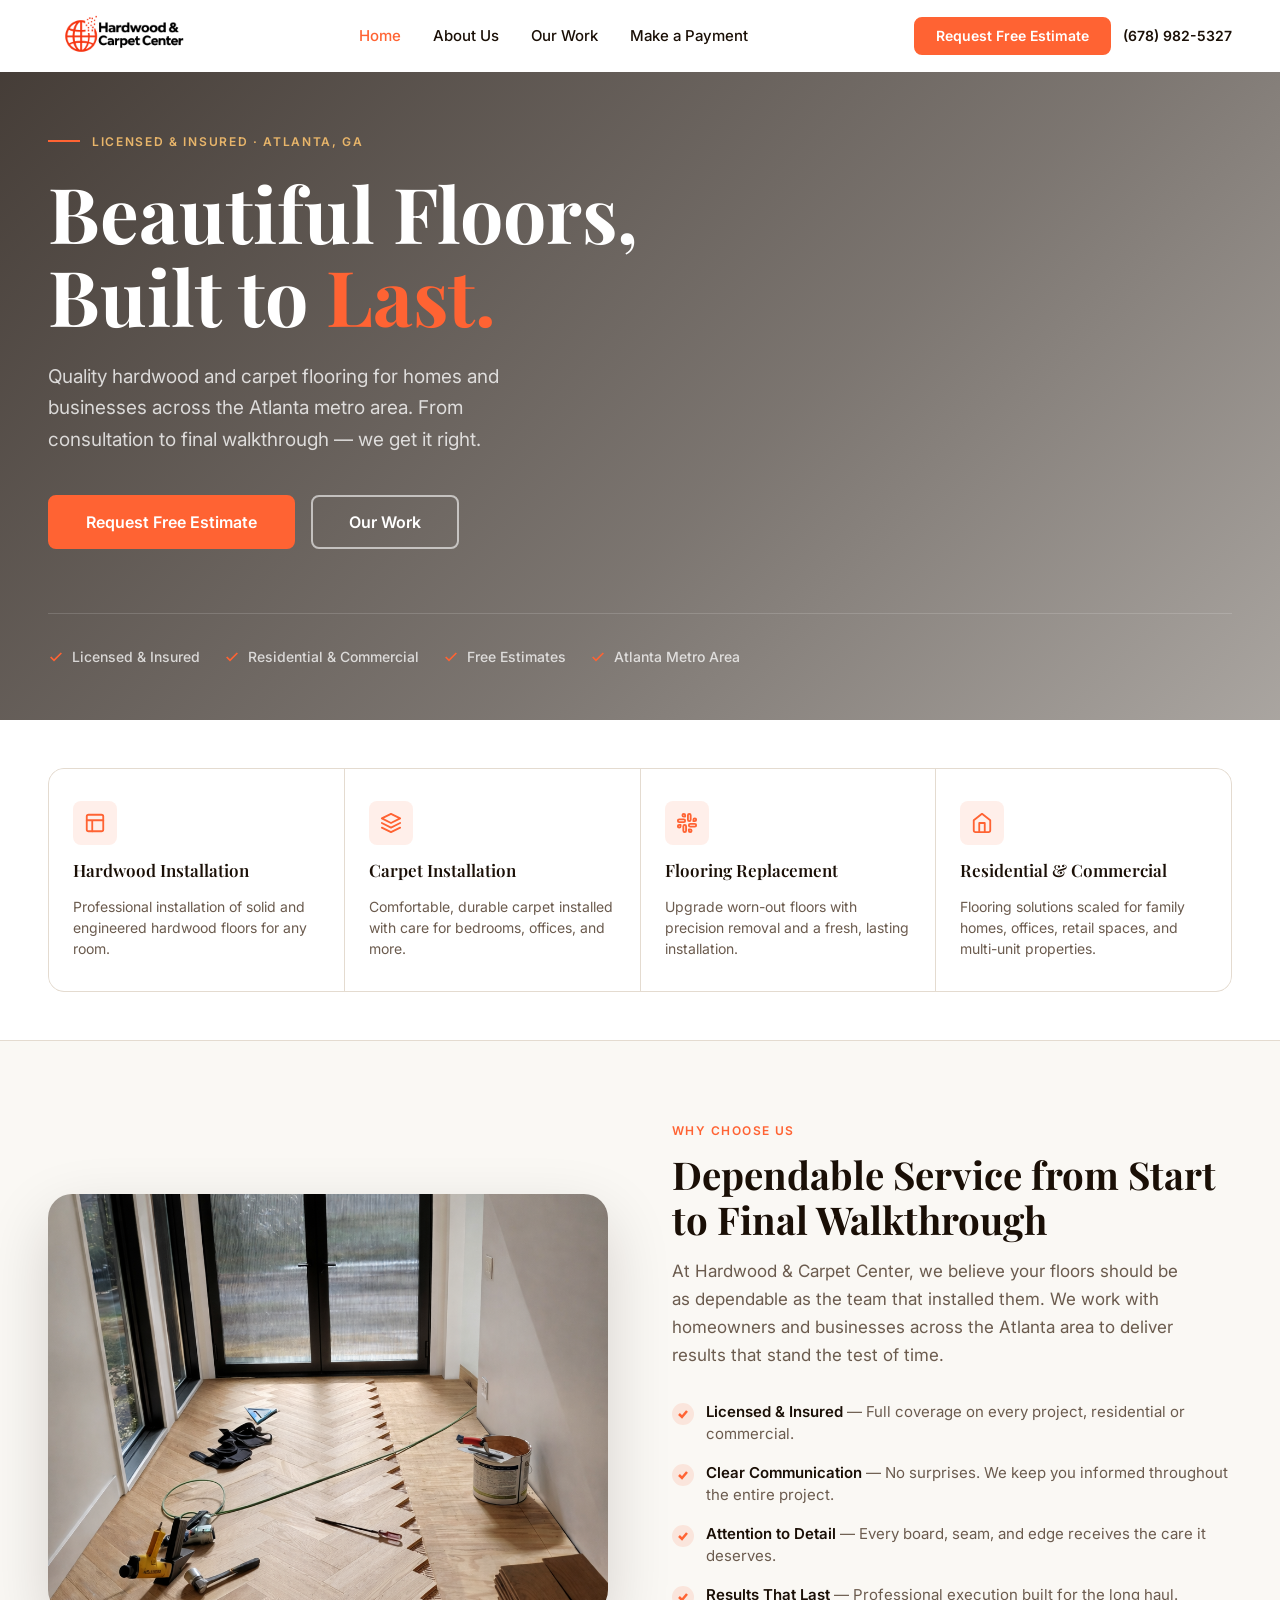
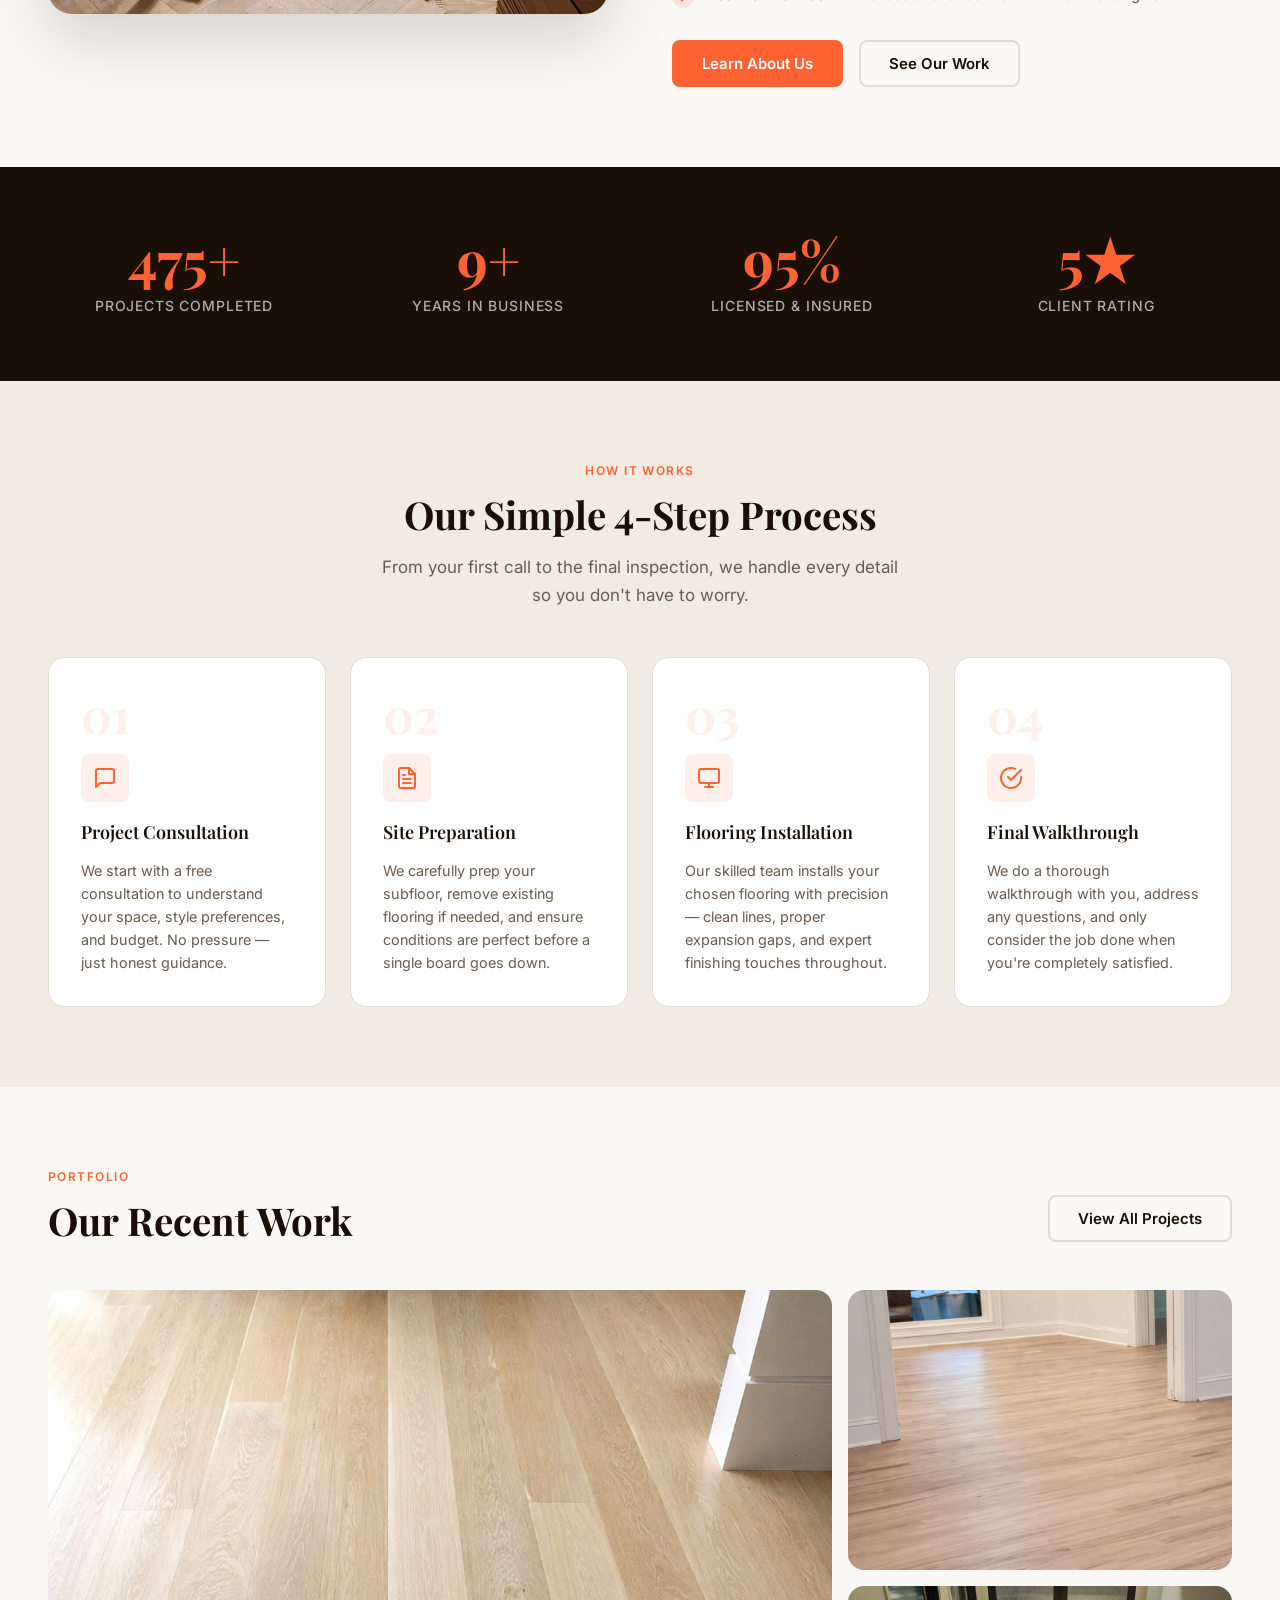
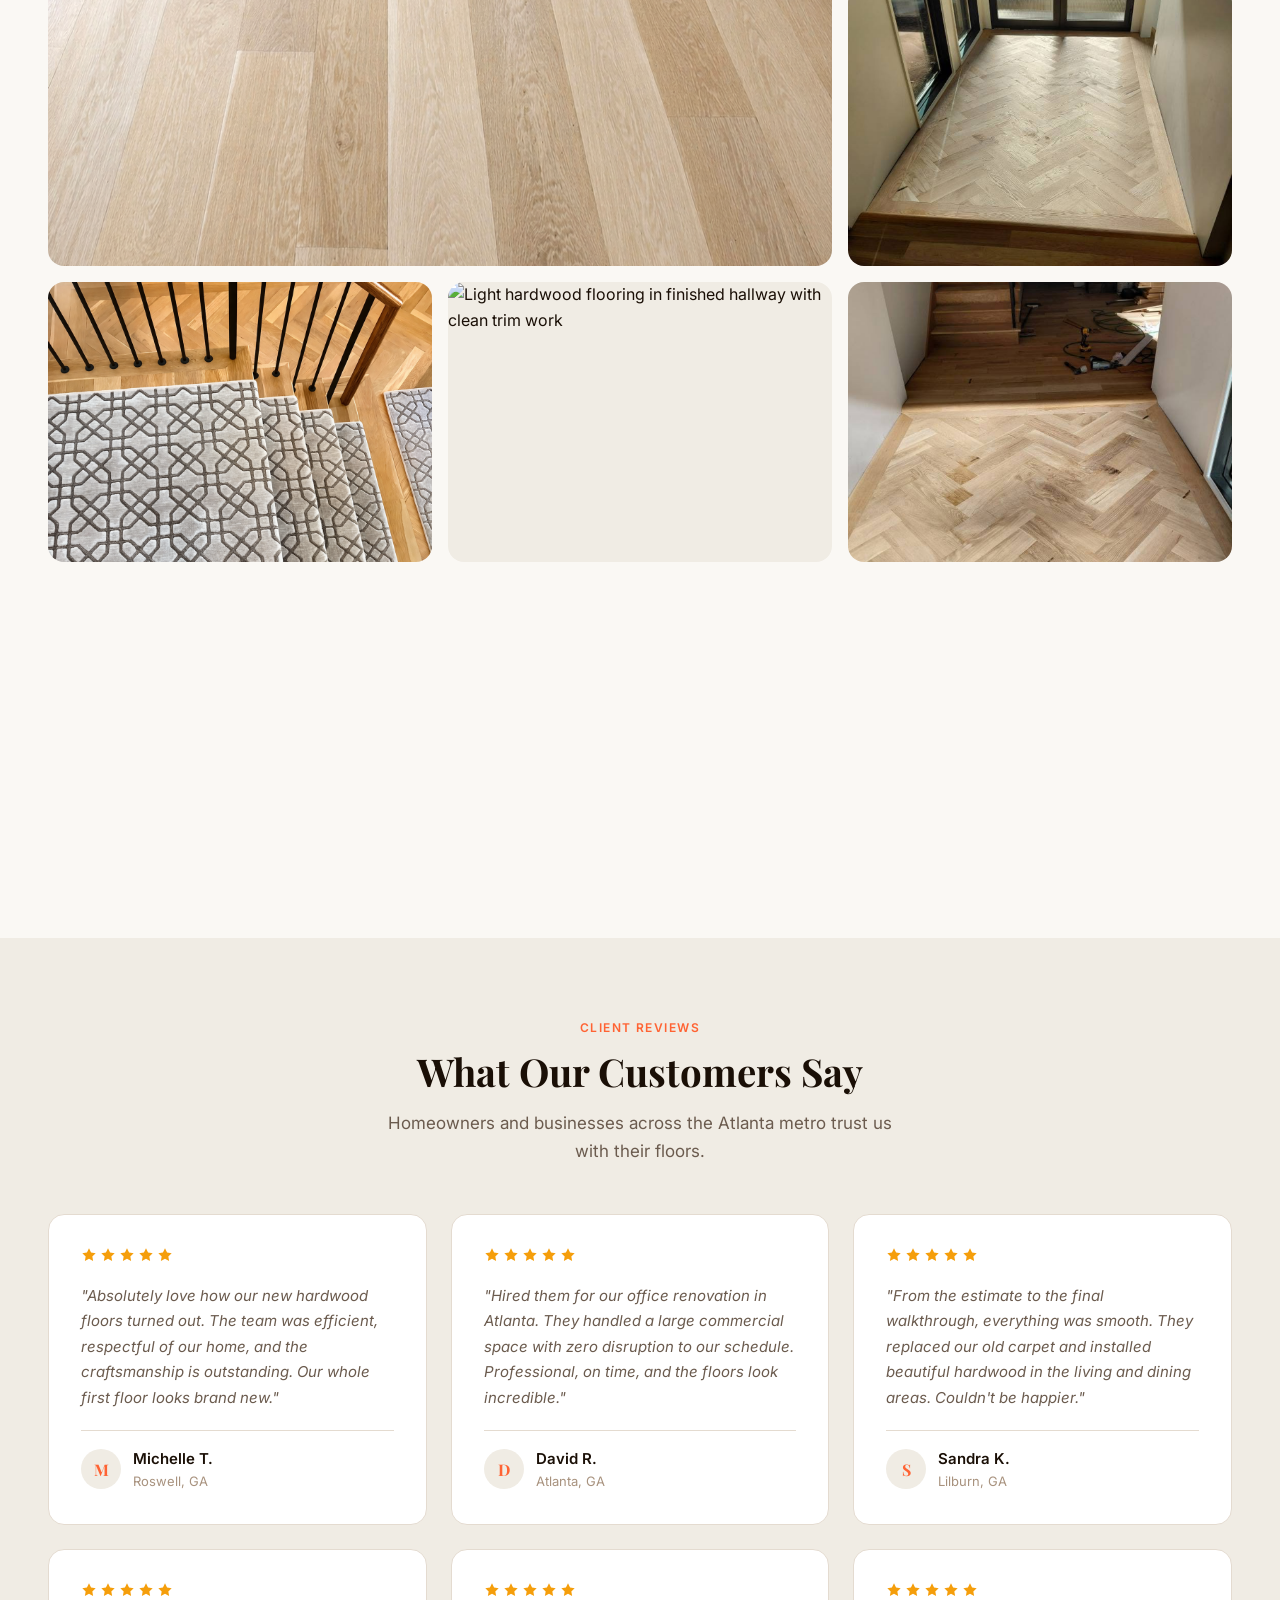
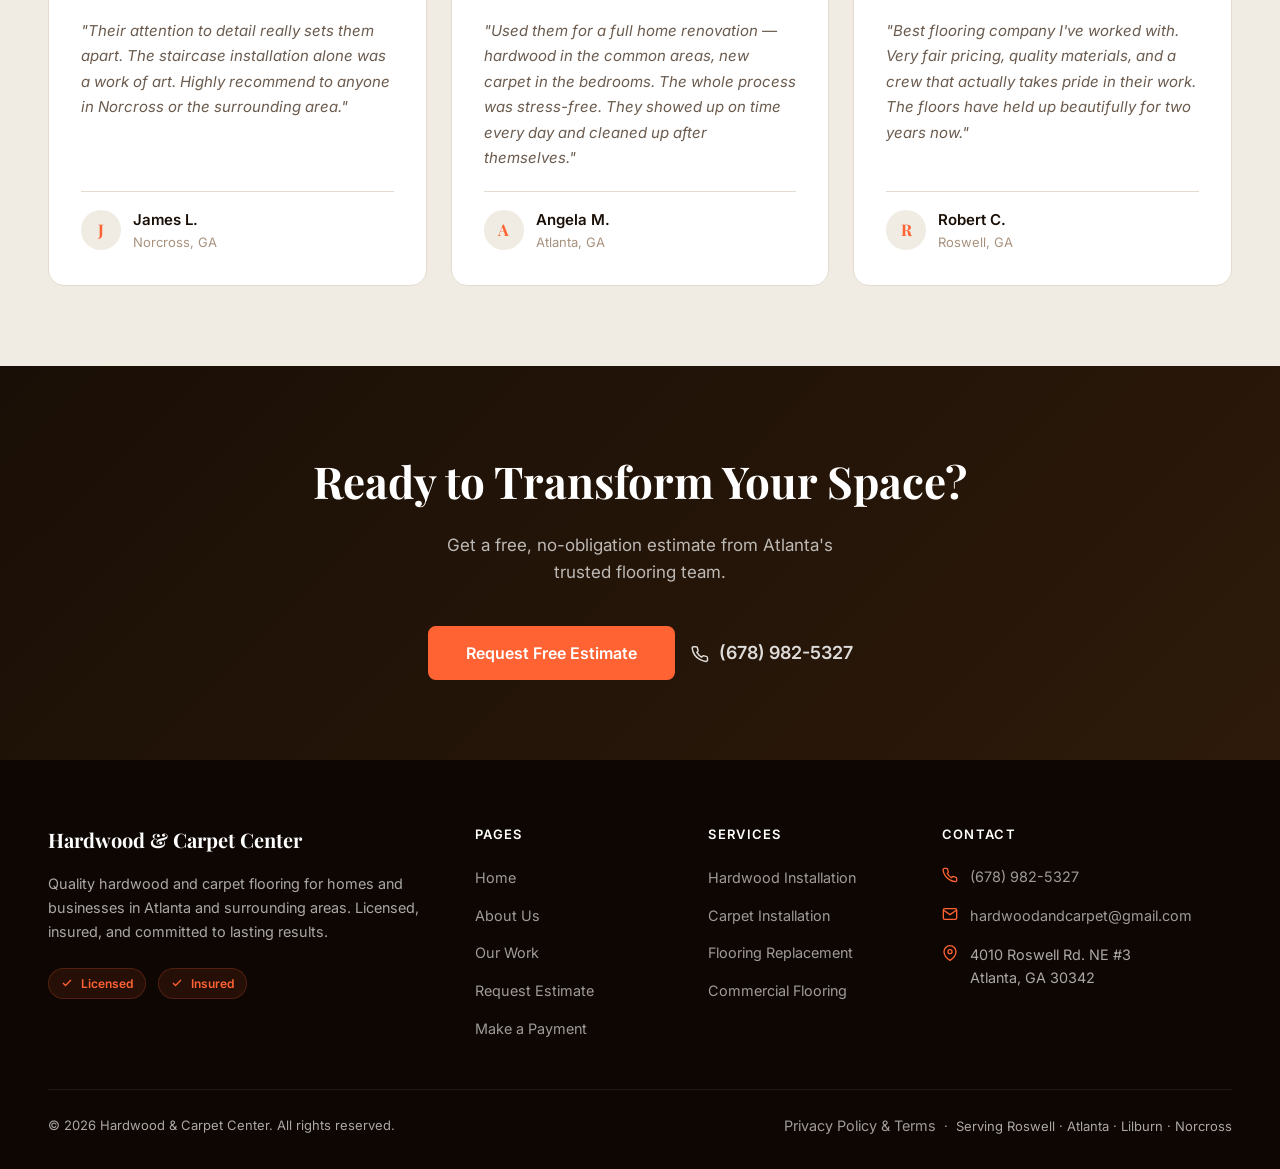
==== index.html @ 2b1d479a "Replace all demo photos with real owner project photos Swapped out all placeholder gallery/about ima" ====
<!DOCTYPE html>
<html lang="en">
<head>
  <meta charset="UTF-8" />
  <meta name="viewport" content="width=device-width, initial-scale=1.0" />
  <meta name="description" content="Hardwood & Carpet Center — Professional hardwood and carpet flooring installation for homes and businesses in Atlanta, GA and surrounding areas." />
  <title>Hardwood & Carpet Center | Atlanta's Flooring Experts</title>
  <link rel="stylesheet" href="css/style.css" />
  <link rel="preconnect" href="https://fonts.googleapis.com" />
  <link rel="preconnect" href="https://fonts.gstatic.com" crossorigin />
</head>
<body>

  <!-- ============================================================
       NAVIGATION
  ============================================================ -->
  <header>
    <nav class="nav nav--transparent" role="navigation" aria-label="Main navigation">
      <div class="nav__inner">
        <!-- Logo -->
        <a href="index.html" class="nav__logo" aria-label="Hardwood &amp; Carpet Center — Home">
          <img src="logo.png" alt="Hardwood &amp; Carpet Center" class="nav__logo-img" width="200" height="52" />
        </a>

        <!-- Desktop Links -->
        <ul class="nav__links" role="list">
          <li><a href="index.html" class="nav__link">Home</a></li>
          <li><a href="about.html" class="nav__link">About Us</a></li>
          <li><a href="gallery.html" class="nav__link">Our Work</a></li>
          <li><a href="payment.html" class="nav__link">Make a Payment</a></li>
        </ul>

        <!-- Actions -->
        <div class="nav__actions">
          <a href="estimate.html" class="btn btn--primary btn--sm">Request Free Estimate</a>
          <a href="tel:6789825327" class="nav__phone" aria-label="Call us at (678) 982-5327">(678) 982-5327</a>
          <button class="nav__hamburger" aria-label="Toggle mobile menu" aria-expanded="false" aria-controls="mobileMenu">
            <span></span><span></span><span></span>
          </button>
        </div>
      </div>
    </nav>

    <!-- Mobile Menu -->
    <div class="nav__mobile" id="mobileMenu" role="dialog" aria-label="Mobile navigation">
      <a href="index.html" class="nav__mobile-link">Home</a>
      <a href="about.html" class="nav__mobile-link">About Us</a>
      <a href="gallery.html" class="nav__mobile-link">Our Work</a>
      <a href="payment.html" class="nav__mobile-link">Make a Payment</a>
      <a href="estimate.html" class="btn btn--primary nav__mobile-cta">Request Free Estimate</a>
    </div>
  </header>

  <main>

    <!-- ============================================================
         HERO
    ============================================================ -->
    <section class="hero" aria-label="Hero">
      <div class="hero__bg" role="img" aria-label="Beautiful hardwood floor installation"></div>
      <div class="hero__overlay" aria-hidden="true"></div>
      <div class="hero__content">
        <div class="container">
          <p class="hero__eyebrow">Licensed &amp; Insured · Atlanta, GA</p>
          <h1 class="hero__title">
            Beautiful Floors,<br>
            Built to <span>Last.</span>
          </h1>
          <p class="hero__subtitle">
            Quality hardwood and carpet flooring for homes and businesses across the Atlanta metro area. From consultation to final walkthrough — we get it right.
          </p>
          <div class="hero__actions">
            <a href="estimate.html" class="btn btn--primary btn--lg">Request Free Estimate</a>
            <a href="gallery.html" class="btn btn--outline btn--lg">Our Work</a>
          </div>
          <div class="hero__trust" aria-label="Trust indicators">
            <div class="hero__trust-item">
              <svg width="16" height="16" viewBox="0 0 24 24" fill="none" stroke="currentColor" stroke-width="2.5" aria-hidden="true"><polyline points="20 6 9 17 4 12"/></svg>
              Licensed &amp; Insured
            </div>
            <div class="hero__trust-item">
              <svg width="16" height="16" viewBox="0 0 24 24" fill="none" stroke="currentColor" stroke-width="2.5" aria-hidden="true"><polyline points="20 6 9 17 4 12"/></svg>
              Residential &amp; Commercial
            </div>
            <div class="hero__trust-item">
              <svg width="16" height="16" viewBox="0 0 24 24" fill="none" stroke="currentColor" stroke-width="2.5" aria-hidden="true"><polyline points="20 6 9 17 4 12"/></svg>
              Free Estimates
            </div>
            <div class="hero__trust-item">
              <svg width="16" height="16" viewBox="0 0 24 24" fill="none" stroke="currentColor" stroke-width="2.5" aria-hidden="true"><polyline points="20 6 9 17 4 12"/></svg>
              Atlanta Metro Area
            </div>
          </div>
        </div>
      </div>
    </section>

    <!-- ============================================================
         SERVICES STRIP
    ============================================================ -->
    <section class="services-strip" aria-label="Services overview">
      <div class="container">
        <div class="services-strip__grid" role="list">

          <div class="service-item reveal" role="listitem">
            <div class="service-item__icon" aria-hidden="true">
              <svg width="22" height="22" viewBox="0 0 24 24" fill="none" stroke="currentColor" stroke-width="2" stroke-linecap="round" stroke-linejoin="round"><rect x="3" y="3" width="18" height="18" rx="2"/><path d="M3 9h18M9 21V9"/></svg>
            </div>
            <h3 class="service-item__title">Hardwood Installation</h3>
            <p class="service-item__desc">Professional installation of solid and engineered hardwood floors for any room.</p>
          </div>

          <div class="service-item reveal reveal-delay-1" role="listitem">
            <div class="service-item__icon" aria-hidden="true">
              <svg width="22" height="22" viewBox="0 0 24 24" fill="none" stroke="currentColor" stroke-width="2" stroke-linecap="round" stroke-linejoin="round"><path d="M12 2L2 7l10 5 10-5-10-5z"/><path d="M2 17l10 5 10-5"/><path d="M2 12l10 5 10-5"/></svg>
            </div>
            <h3 class="service-item__title">Carpet Installation</h3>
            <p class="service-item__desc">Comfortable, durable carpet installed with care for bedrooms, offices, and more.</p>
          </div>

          <div class="service-item reveal reveal-delay-2" role="listitem">
            <div class="service-item__icon" aria-hidden="true">
              <svg width="22" height="22" viewBox="0 0 24 24" fill="none" stroke="currentColor" stroke-width="2" stroke-linecap="round" stroke-linejoin="round"><path d="M14.5 10c-.83 0-1.5-.67-1.5-1.5v-5c0-.83.67-1.5 1.5-1.5s1.5.67 1.5 1.5v5c0 .83-.67 1.5-1.5 1.5z"/><path d="M20.5 10H19V8.5c0-.83.67-1.5 1.5-1.5s1.5.67 1.5 1.5-.67 1.5-1.5 1.5z"/><path d="M9.5 14c.83 0 1.5.67 1.5 1.5v5c0 .83-.67 1.5-1.5 1.5S8 21.33 8 20.5v-5c0-.83.67-1.5 1.5-1.5z"/><path d="M3.5 14H5v1.5c0 .83-.67 1.5-1.5 1.5S2 16.33 2 15.5 2.67 14 3.5 14z"/><path d="M14 14.5c0-.83.67-1.5 1.5-1.5h5c.83 0 1.5.67 1.5 1.5s-.67 1.5-1.5 1.5h-5c-.83 0-1.5-.67-1.5-1.5z"/><path d="M15.5 19H14v1.5c0 .83.67 1.5 1.5 1.5s1.5-.67 1.5-1.5-.67-1.5-1.5-1.5z"/><path d="M10 9.5C10 8.67 9.33 8 8.5 8h-5C2.67 8 2 8.67 2 9.5S2.67 11 3.5 11h5c.83 0 1.5-.67 1.5-1.5z"/><path d="M8.5 5H10V3.5C10 2.67 9.33 2 8.5 2S7 2.67 7 3.5 7.67 5 8.5 5z"/></svg>
            </div>
            <h3 class="service-item__title">Flooring Replacement</h3>
            <p class="service-item__desc">Upgrade worn-out floors with precision removal and a fresh, lasting installation.</p>
          </div>

          <div class="service-item reveal reveal-delay-3" role="listitem">
            <div class="service-item__icon" aria-hidden="true">
              <svg width="22" height="22" viewBox="0 0 24 24" fill="none" stroke="currentColor" stroke-width="2" stroke-linecap="round" stroke-linejoin="round"><path d="M3 9l9-7 9 7v11a2 2 0 0 1-2 2H5a2 2 0 0 1-2-2z"/><polyline points="9 22 9 12 15 12 15 22"/></svg>
            </div>
            <h3 class="service-item__title">Residential &amp; Commercial</h3>
            <p class="service-item__desc">Flooring solutions scaled for family homes, offices, retail spaces, and multi-unit properties.</p>
          </div>

        </div>
      </div>
    </section>

    <!-- ============================================================
         ABOUT SPLIT
    ============================================================ -->
    <section class="section" aria-labelledby="about-title">
      <div class="container">
        <div class="about-split">
          <div class="about-split__image-wrap reveal">
            <img
              src="images/owner-8.png"
              alt="Herringbone hardwood installation in progress overhead view"
              class="about-split__image"
              width="800"
              height="600"
              loading="lazy"
            />
          </div>
          <div class="reveal reveal-delay-2">
            <span class="eyebrow">Why Choose Us</span>
            <h2 class="section-title" id="about-title">Dependable Service from Start to Final Walkthrough</h2>
            <p class="section-subtitle">
              At Hardwood &amp; Carpet Center, we believe your floors should be as dependable as the team that installed them. We work with homeowners and businesses across the Atlanta area to deliver results that stand the test of time.
            </p>
            <ul class="about-split__checks" aria-label="Our commitments">
              <li class="check-item">
                <div class="check-item__icon" aria-hidden="true">
                  <svg viewBox="0 0 12 12" fill="none" stroke="currentColor" stroke-width="2.5"><polyline points="10 3 5 9 2 6"/></svg>
                </div>
                <p class="check-item__text"><strong>Licensed &amp; Insured</strong> — Full coverage on every project, residential or commercial.</p>
              </li>
              <li class="check-item">
                <div class="check-item__icon" aria-hidden="true">
                  <svg viewBox="0 0 12 12" fill="none" stroke="currentColor" stroke-width="2.5"><polyline points="10 3 5 9 2 6"/></svg>
                </div>
                <p class="check-item__text"><strong>Clear Communication</strong> — No surprises. We keep you informed throughout the entire project.</p>
              </li>
              <li class="check-item">
                <div class="check-item__icon" aria-hidden="true">
                  <svg viewBox="0 0 12 12" fill="none" stroke="currentColor" stroke-width="2.5"><polyline points="10 3 5 9 2 6"/></svg>
                </div>
                <p class="check-item__text"><strong>Attention to Detail</strong> — Every board, seam, and edge receives the care it deserves.</p>
              </li>
              <li class="check-item">
                <div class="check-item__icon" aria-hidden="true">
                  <svg viewBox="0 0 12 12" fill="none" stroke="currentColor" stroke-width="2.5"><polyline points="10 3 5 9 2 6"/></svg>
                </div>
                <p class="check-item__text"><strong>Results That Last</strong> — Professional execution built for the long haul.</p>
              </li>
            </ul>
            <div style="display:flex;gap:var(--space-4);flex-wrap:wrap;">
              <a href="about.html" class="btn btn--primary">Learn About Us</a>
              <a href="gallery.html" class="btn btn--outline-dark">See Our Work</a>
            </div>
          </div>
        </div>
      </div>
    </section>

    <!-- ============================================================
         STATS
    ============================================================ -->
    <section class="stats" aria-label="Company statistics">
      <div class="container">
        <div class="stats__grid">
          <div class="stat-item reveal">
            <div class="stat-item__number" data-count="500" data-suffix="+" aria-label="500+ projects completed">500+</div>
            <div class="stat-item__label">Projects Completed</div>
          </div>
          <div class="stat-item reveal reveal-delay-1">
            <div class="stat-item__number" data-count="10" data-suffix="+" aria-label="10+ years in business">10+</div>
            <div class="stat-item__label">Years in Business</div>
          </div>
          <div class="stat-item reveal reveal-delay-2">
            <div class="stat-item__number" data-count="100" data-suffix="%" aria-label="100% licensed and insured">100%</div>
            <div class="stat-item__label">Licensed &amp; Insured</div>
          </div>
          <div class="stat-item reveal reveal-delay-3">
            <div class="stat-item__number" data-count="5" data-suffix="★" aria-label="5 star rated">5★</div>
            <div class="stat-item__label">Client Rating</div>
          </div>
        </div>
      </div>
    </section>

    <!-- ============================================================
         PROCESS
    ============================================================ -->
    <section class="section section--alt" aria-labelledby="process-title">
      <div class="container">
        <div class="section-header section-header--center">
          <span class="eyebrow">How It Works</span>
          <h2 class="section-title" id="process-title">Our Simple 4-Step Process</h2>
          <p class="section-subtitle">
            From your first call to the final inspection, we handle every detail so you don't have to worry.
          </p>
        </div>
        <div class="process__grid">

          <div class="process-step reveal">
            <div class="process-step__num" aria-hidden="true">01</div>
            <div class="process-step__icon" aria-hidden="true">
              <svg width="24" height="24" viewBox="0 0 24 24" fill="none" stroke="currentColor" stroke-width="2" stroke-linecap="round" stroke-linejoin="round"><path d="M21 15a2 2 0 0 1-2 2H7l-4 4V5a2 2 0 0 1 2-2h14a2 2 0 0 1 2 2z"/></svg>
            </div>
            <h3 class="process-step__title">Project Consultation</h3>
            <p class="process-step__desc">We start with a free consultation to understand your space, style preferences, and budget. No pressure — just honest guidance.</p>
          </div>

          <div class="process-step reveal reveal-delay-1">
            <div class="process-step__num" aria-hidden="true">02</div>
            <div class="process-step__icon" aria-hidden="true">
              <svg width="24" height="24" viewBox="0 0 24 24" fill="none" stroke="currentColor" stroke-width="2" stroke-linecap="round" stroke-linejoin="round"><path d="M14 2H6a2 2 0 0 0-2 2v16a2 2 0 0 0 2 2h12a2 2 0 0 0 2-2V8z"/><polyline points="14 2 14 8 20 8"/><line x1="16" y1="13" x2="8" y2="13"/><line x1="16" y1="17" x2="8" y2="17"/><polyline points="10 9 9 9 8 9"/></svg>
            </div>
            <h3 class="process-step__title">Site Preparation</h3>
            <p class="process-step__desc">We carefully prep your subfloor, remove existing flooring if needed, and ensure conditions are perfect before a single board goes down.</p>
          </div>

          <div class="process-step reveal reveal-delay-2">
            <div class="process-step__num" aria-hidden="true">03</div>
            <div class="process-step__icon" aria-hidden="true">
              <svg width="24" height="24" viewBox="0 0 24 24" fill="none" stroke="currentColor" stroke-width="2" stroke-linecap="round" stroke-linejoin="round"><rect x="2" y="3" width="20" height="14" rx="2" ry="2"/><line x1="8" y1="21" x2="16" y2="21"/><line x1="12" y1="17" x2="12" y2="21"/></svg>
            </div>
            <h3 class="process-step__title">Flooring Installation</h3>
            <p class="process-step__desc">Our skilled team installs your chosen flooring with precision — clean lines, proper expansion gaps, and expert finishing touches throughout.</p>
          </div>

          <div class="process-step reveal reveal-delay-3">
            <div class="process-step__num" aria-hidden="true">04</div>
            <div class="process-step__icon" aria-hidden="true">
              <svg width="24" height="24" viewBox="0 0 24 24" fill="none" stroke="currentColor" stroke-width="2" stroke-linecap="round" stroke-linejoin="round"><path d="M22 11.08V12a10 10 0 1 1-5.93-9.14"/><polyline points="22 4 12 14.01 9 11.01"/></svg>
            </div>
            <h3 class="process-step__title">Final Walkthrough</h3>
            <p class="process-step__desc">We do a thorough walkthrough with you, address any questions, and only consider the job done when you're completely satisfied.</p>
          </div>

        </div>
      </div>
    </section>

    <!-- ============================================================
         GALLERY PREVIEW
    ============================================================ -->
    <section class="section" aria-labelledby="gallery-title">
      <div class="container">
        <div class="section-header" style="display:flex;justify-content:space-between;align-items:flex-end;flex-wrap:wrap;gap:var(--space-4);">
          <div>
            <span class="eyebrow">Portfolio</span>
            <h2 class="section-title" id="gallery-title" style="margin-bottom:0">Our Recent Work</h2>
          </div>
          <a href="gallery.html" class="btn btn--outline-dark">View All Projects</a>
        </div>
        <div class="gallery-grid">
          <div class="gallery-item reveal">
            <img src="images/owner-1.png" alt="Wide-plank light hardwood flooring in dining area" loading="lazy" width="800" height="1000" />
            <div class="gallery-item__overlay"><span class="gallery-item__label">Hardwood Installation — Atlanta, GA</span></div>
          </div>
          <div class="gallery-item reveal reveal-delay-1">
            <img src="images/owner-2.png" alt="Light hardwood flooring in open hallway and corridor" loading="lazy" width="800" height="1000" />
            <div class="gallery-item__overlay"><span class="gallery-item__label">Hardwood Installation — Roswell, GA</span></div>
          </div>
          <div class="gallery-item reveal reveal-delay-2">
            <img src="images/owner-3.png" alt="Herringbone hardwood entryway with floor-to-ceiling black frame doors" loading="lazy" width="800" height="1000" />
            <div class="gallery-item__overlay"><span class="gallery-item__label">Herringbone Installation — Atlanta, GA</span></div>
          </div>
          <div class="gallery-item reveal reveal-delay-1">
            <img src="images/owner-4.png" alt="Custom carpet stair runners over herringbone hardwood flooring" loading="lazy" width="800" height="1000" />
            <div class="gallery-item__overlay"><span class="gallery-item__label">Carpet &amp; Hardwood — Norcross, GA</span></div>
          </div>
          <div class="gallery-item reveal reveal-delay-2">
            <img src="images/owner-5.png" alt="Light hardwood flooring in finished hallway with clean trim work" loading="lazy" width="800" height="800" />
            <div class="gallery-item__overlay"><span class="gallery-item__label">Hardwood Installation — Lilburn, GA</span></div>
          </div>
          <div class="gallery-item reveal reveal-delay-1">
            <img src="images/owner-6.png" alt="Herringbone hardwood pattern foyer with staircase installation" loading="lazy" width="800" height="1000" />
            <div class="gallery-item__overlay"><span class="gallery-item__label">Herringbone Installation — Roswell, GA</span></div>
          </div>
          <div class="gallery-item reveal reveal-delay-2">
            <img src="images/owner-12.png" alt="Wide-plank whitewashed hardwood in living room with marble fireplace" loading="lazy" width="800" height="600" />
            <div class="gallery-item__overlay"><span class="gallery-item__label">Hardwood Installation — Atlanta, GA</span></div>
          </div>
        </div>
      </div>
    </section>

    <!-- ============================================================
         TESTIMONIALS
    ============================================================ -->
    <section class="section section--alt" aria-labelledby="testimonials-title">
      <div class="container">
        <div class="section-header section-header--center">
          <span class="eyebrow">Client Reviews</span>
          <h2 class="section-title" id="testimonials-title">What Our Customers Say</h2>
          <p class="section-subtitle">Homeowners and businesses across the Atlanta metro trust us with their floors.</p>
        </div>
        <div class="testimonials__grid">

          <article class="testimonial-card reveal">
            <div class="testimonial-card__stars" aria-label="5 out of 5 stars">
              <svg width="16" height="16" viewBox="0 0 24 24" fill="currentColor" aria-hidden="true"><polygon points="12 2 15.09 8.26 22 9.27 17 14.14 18.18 21.02 12 17.77 5.82 21.02 7 14.14 2 9.27 8.91 8.26 12 2"/></svg>
              <svg width="16" height="16" viewBox="0 0 24 24" fill="currentColor" aria-hidden="true"><polygon points="12 2 15.09 8.26 22 9.27 17 14.14 18.18 21.02 12 17.77 5.82 21.02 7 14.14 2 9.27 8.91 8.26 12 2"/></svg>
              <svg width="16" height="16" viewBox="0 0 24 24" fill="currentColor" aria-hidden="true"><polygon points="12 2 15.09 8.26 22 9.27 17 14.14 18.18 21.02 12 17.77 5.82 21.02 7 14.14 2 9.27 8.91 8.26 12 2"/></svg>
              <svg width="16" height="16" viewBox="0 0 24 24" fill="currentColor" aria-hidden="true"><polygon points="12 2 15.09 8.26 22 9.27 17 14.14 18.18 21.02 12 17.77 5.82 21.02 7 14.14 2 9.27 8.91 8.26 12 2"/></svg>
              <svg width="16" height="16" viewBox="0 0 24 24" fill="currentColor" aria-hidden="true"><polygon points="12 2 15.09 8.26 22 9.27 17 14.14 18.18 21.02 12 17.77 5.82 21.02 7 14.14 2 9.27 8.91 8.26 12 2"/></svg>
            </div>
            <blockquote class="testimonial-card__quote">"Absolutely love how our new hardwood floors turned out. The team was efficient, respectful of our home, and the craftsmanship is outstanding. Our whole first floor looks brand new."</blockquote>
            <div class="testimonial-card__author">
              <div class="testimonial-card__avatar" aria-hidden="true">M</div>
              <div>
                <div class="testimonial-card__name">Michelle T.</div>
                <div class="testimonial-card__location">Roswell, GA</div>
              </div>
            </div>
          </article>

          <article class="testimonial-card reveal reveal-delay-1">
            <div class="testimonial-card__stars" aria-label="5 out of 5 stars">
              <svg width="16" height="16" viewBox="0 0 24 24" fill="currentColor" aria-hidden="true"><polygon points="12 2 15.09 8.26 22 9.27 17 14.14 18.18 21.02 12 17.77 5.82 21.02 7 14.14 2 9.27 8.91 8.26 12 2"/></svg>
              <svg width="16" height="16" viewBox="0 0 24 24" fill="currentColor" aria-hidden="true"><polygon points="12 2 15.09 8.26 22 9.27 17 14.14 18.18 21.02 12 17.77 5.82 21.02 7 14.14 2 9.27 8.91 8.26 12 2"/></svg>
              <svg width="16" height="16" viewBox="0 0 24 24" fill="currentColor" aria-hidden="true"><polygon points="12 2 15.09 8.26 22 9.27 17 14.14 18.18 21.02 12 17.77 5.82 21.02 7 14.14 2 9.27 8.91 8.26 12 2"/></svg>
              <svg width="16" height="16" viewBox="0 0 24 24" fill="currentColor" aria-hidden="true"><polygon points="12 2 15.09 8.26 22 9.27 17 14.14 18.18 21.02 12 17.77 5.82 21.02 7 14.14 2 9.27 8.91 8.26 12 2"/></svg>
              <svg width="16" height="16" viewBox="0 0 24 24" fill="currentColor" aria-hidden="true"><polygon points="12 2 15.09 8.26 22 9.27 17 14.14 18.18 21.02 12 17.77 5.82 21.02 7 14.14 2 9.27 8.91 8.26 12 2"/></svg>
            </div>
            <blockquote class="testimonial-card__quote">"Hired them for our office renovation in Atlanta. They handled a large commercial space with zero disruption to our schedule. Professional, on time, and the floors look incredible."</blockquote>
            <div class="testimonial-card__author">
              <div class="testimonial-card__avatar" aria-hidden="true">D</div>
              <div>
                <div class="testimonial-card__name">David R.</div>
                <div class="testimonial-card__location">Atlanta, GA</div>
              </div>
            </div>
          </article>

          <article class="testimonial-card reveal reveal-delay-2">
            <div class="testimonial-card__stars" aria-label="5 out of 5 stars">
              <svg width="16" height="16" viewBox="0 0 24 24" fill="currentColor" aria-hidden="true"><polygon points="12 2 15.09 8.26 22 9.27 17 14.14 18.18 21.02 12 17.77 5.82 21.02 7 14.14 2 9.27 8.91 8.26 12 2"/></svg>
              <svg width="16" height="16" viewBox="0 0 24 24" fill="currentColor" aria-hidden="true"><polygon points="12 2 15.09 8.26 22 9.27 17 14.14 18.18 21.02 12 17.77 5.82 21.02 7 14.14 2 9.27 8.91 8.26 12 2"/></svg>
              <svg width="16" height="16" viewBox="0 0 24 24" fill="currentColor" aria-hidden="true"><polygon points="12 2 15.09 8.26 22 9.27 17 14.14 18.18 21.02 12 17.77 5.82 21.02 7 14.14 2 9.27 8.91 8.26 12 2"/></svg>
              <svg width="16" height="16" viewBox="0 0 24 24" fill="currentColor" aria-hidden="true"><polygon points="12 2 15.09 8.26 22 9.27 17 14.14 18.18 21.02 12 17.77 5.82 21.02 7 14.14 2 9.27 8.91 8.26 12 2"/></svg>
              <svg width="16" height="16" viewBox="0 0 24 24" fill="currentColor" aria-hidden="true"><polygon points="12 2 15.09 8.26 22 9.27 17 14.14 18.18 21.02 12 17.77 5.82 21.02 7 14.14 2 9.27 8.91 8.26 12 2"/></svg>
            </div>
            <blockquote class="testimonial-card__quote">"From the estimate to the final walkthrough, everything was smooth. They replaced our old carpet and installed beautiful hardwood in the living and dining areas. Couldn't be happier."</blockquote>
            <div class="testimonial-card__author">
              <div class="testimonial-card__avatar" aria-hidden="true">S</div>
              <div>
                <div class="testimonial-card__name">Sandra K.</div>
                <div class="testimonial-card__location">Lilburn, GA</div>
              </div>
            </div>
          </article>

          <article class="testimonial-card reveal">
            <div class="testimonial-card__stars" aria-label="5 out of 5 stars">
              <svg width="16" height="16" viewBox="0 0 24 24" fill="currentColor" aria-hidden="true"><polygon points="12 2 15.09 8.26 22 9.27 17 14.14 18.18 21.02 12 17.77 5.82 21.02 7 14.14 2 9.27 8.91 8.26 12 2"/></svg>
              <svg width="16" height="16" viewBox="0 0 24 24" fill="currentColor" aria-hidden="true"><polygon points="12 2 15.09 8.26 22 9.27 17 14.14 18.18 21.02 12 17.77 5.82 21.02 7 14.14 2 9.27 8.91 8.26 12 2"/></svg>
              <svg width="16" height="16" viewBox="0 0 24 24" fill="currentColor" aria-hidden="true"><polygon points="12 2 15.09 8.26 22 9.27 17 14.14 18.18 21.02 12 17.77 5.82 21.02 7 14.14 2 9.27 8.91 8.26 12 2"/></svg>
              <svg width="16" height="16" viewBox="0 0 24 24" fill="currentColor" aria-hidden="true"><polygon points="12 2 15.09 8.26 22 9.27 17 14.14 18.18 21.02 12 17.77 5.82 21.02 7 14.14 2 9.27 8.91 8.26 12 2"/></svg>
              <svg width="16" height="16" viewBox="0 0 24 24" fill="currentColor" aria-hidden="true"><polygon points="12 2 15.09 8.26 22 9.27 17 14.14 18.18 21.02 12 17.77 5.82 21.02 7 14.14 2 9.27 8.91 8.26 12 2"/></svg>
            </div>
            <blockquote class="testimonial-card__quote">"Their attention to detail really sets them apart. The staircase installation alone was a work of art. Highly recommend to anyone in Norcross or the surrounding area."</blockquote>
            <div class="testimonial-card__author">
              <div class="testimonial-card__avatar" aria-hidden="true">J</div>
              <div>
                <div class="testimonial-card__name">James L.</div>
                <div class="testimonial-card__location">Norcross, GA</div>
              </div>
            </div>
          </article>

          <article class="testimonial-card reveal reveal-delay-1">
            <div class="testimonial-card__stars" aria-label="5 out of 5 stars">
              <svg width="16" height="16" viewBox="0 0 24 24" fill="currentColor" aria-hidden="true"><polygon points="12 2 15.09 8.26 22 9.27 17 14.14 18.18 21.02 12 17.77 5.82 21.02 7 14.14 2 9.27 8.91 8.26 12 2"/></svg>
              <svg width="16" height="16" viewBox="0 0 24 24" fill="currentColor" aria-hidden="true"><polygon points="12 2 15.09 8.26 22 9.27 17 14.14 18.18 21.02 12 17.77 5.82 21.02 7 14.14 2 9.27 8.91 8.26 12 2"/></svg>
              <svg width="16" height="16" viewBox="0 0 24 24" fill="currentColor" aria-hidden="true"><polygon points="12 2 15.09 8.26 22 9.27 17 14.14 18.18 21.02 12 17.77 5.82 21.02 7 14.14 2 9.27 8.91 8.26 12 2"/></svg>
              <svg width="16" height="16" viewBox="0 0 24 24" fill="currentColor" aria-hidden="true"><polygon points="12 2 15.09 8.26 22 9.27 17 14.14 18.18 21.02 12 17.77 5.82 21.02 7 14.14 2 9.27 8.91 8.26 12 2"/></svg>
              <svg width="16" height="16" viewBox="0 0 24 24" fill="currentColor" aria-hidden="true"><polygon points="12 2 15.09 8.26 22 9.27 17 14.14 18.18 21.02 12 17.77 5.82 21.02 7 14.14 2 9.27 8.91 8.26 12 2"/></svg>
            </div>
            <blockquote class="testimonial-card__quote">"Used them for a full home renovation — hardwood in the common areas, new carpet in the bedrooms. The whole process was stress-free. They showed up on time every day and cleaned up after themselves."</blockquote>
            <div class="testimonial-card__author">
              <div class="testimonial-card__avatar" aria-hidden="true">A</div>
              <div>
                <div class="testimonial-card__name">Angela M.</div>
                <div class="testimonial-card__location">Atlanta, GA</div>
              </div>
            </div>
          </article>

          <article class="testimonial-card reveal reveal-delay-2">
            <div class="testimonial-card__stars" aria-label="5 out of 5 stars">
              <svg width="16" height="16" viewBox="0 0 24 24" fill="currentColor" aria-hidden="true"><polygon points="12 2 15.09 8.26 22 9.27 17 14.14 18.18 21.02 12 17.77 5.82 21.02 7 14.14 2 9.27 8.91 8.26 12 2"/></svg>
              <svg width="16" height="16" viewBox="0 0 24 24" fill="currentColor" aria-hidden="true"><polygon points="12 2 15.09 8.26 22 9.27 17 14.14 18.18 21.02 12 17.77 5.82 21.02 7 14.14 2 9.27 8.91 8.26 12 2"/></svg>
              <svg width="16" height="16" viewBox="0 0 24 24" fill="currentColor" aria-hidden="true"><polygon points="12 2 15.09 8.26 22 9.27 17 14.14 18.18 21.02 12 17.77 5.82 21.02 7 14.14 2 9.27 8.91 8.26 12 2"/></svg>
              <svg width="16" height="16" viewBox="0 0 24 24" fill="currentColor" aria-hidden="true"><polygon points="12 2 15.09 8.26 22 9.27 17 14.14 18.18 21.02 12 17.77 5.82 21.02 7 14.14 2 9.27 8.91 8.26 12 2"/></svg>
              <svg width="16" height="16" viewBox="0 0 24 24" fill="currentColor" aria-hidden="true"><polygon points="12 2 15.09 8.26 22 9.27 17 14.14 18.18 21.02 12 17.77 5.82 21.02 7 14.14 2 9.27 8.91 8.26 12 2"/></svg>
            </div>
            <blockquote class="testimonial-card__quote">"Best flooring company I've worked with. Very fair pricing, quality materials, and a crew that actually takes pride in their work. The floors have held up beautifully for two years now."</blockquote>
            <div class="testimonial-card__author">
              <div class="testimonial-card__avatar" aria-hidden="true">R</div>
              <div>
                <div class="testimonial-card__name">Robert C.</div>
                <div class="testimonial-card__location">Roswell, GA</div>
              </div>
            </div>
          </article>

        </div>
      </div>
    </section>

    <!-- ============================================================
         CTA BANNER
    ============================================================ -->
    <section class="cta-banner" aria-labelledby="cta-title">
      <div class="container">
        <div class="cta-banner__content reveal">
          <h2 class="cta-banner__title" id="cta-title">Ready to Transform Your Space?</h2>
          <p class="cta-banner__subtitle">Get a free, no-obligation estimate from Atlanta's trusted flooring team.</p>
          <div class="cta-banner__actions">
            <a href="estimate.html" class="btn btn--primary btn--lg">Request Free Estimate</a>
            <a href="tel:6789825327" class="cta-banner__phone" aria-label="Call (678) 982-5327">
              <svg width="18" height="18" viewBox="0 0 24 24" fill="none" stroke="currentColor" stroke-width="2" style="display:inline;vertical-align:middle;margin-right:6px;" aria-hidden="true"><path d="M22 16.92v3a2 2 0 0 1-2.18 2 19.79 19.79 0 0 1-8.63-3.07A19.5 19.5 0 0 1 4.69 13a19.79 19.79 0 0 1-3.07-8.67A2 2 0 0 1 3.6 2.18h3a2 2 0 0 1 2 1.72c.127.96.361 1.903.7 2.81a2 2 0 0 1-.45 2.11L7.91 9.76a16 16 0 0 0 6.29 6.29l1.14-1.14a2 2 0 0 1 2.11-.45c.907.339 1.85.573 2.81.7a2 2 0 0 1 1.72 2.02z"/></svg>
              (678) 982-5327
            </a>
          </div>
        </div>
      </div>
    </section>

  </main>

  <!-- ============================================================
       FOOTER
  ============================================================ -->
  <footer class="footer" role="contentinfo">
    <div class="container">
      <div class="footer__grid">
        <div>
          <p class="footer__brand-name">Hardwood &amp; Carpet Center</p>
          <p class="footer__brand-desc">Quality hardwood and carpet flooring for homes and businesses in Atlanta and surrounding areas. Licensed, insured, and committed to lasting results.</p>
          <div class="footer__badges">
            <span class="footer__badge">
              <svg width="12" height="12" viewBox="0 0 24 24" fill="none" stroke="currentColor" stroke-width="2.5" aria-hidden="true"><polyline points="20 6 9 17 4 12"/></svg>
              Licensed
            </span>
            <span class="footer__badge">
              <svg width="12" height="12" viewBox="0 0 24 24" fill="none" stroke="currentColor" stroke-width="2.5" aria-hidden="true"><polyline points="20 6 9 17 4 12"/></svg>
              Insured
            </span>
          </div>
        </div>
        <nav aria-label="Footer navigation">
          <p class="footer__heading">Pages</p>
          <ul class="footer__links">
            <li><a href="index.html" class="footer__link">Home</a></li>
            <li><a href="about.html" class="footer__link">About Us</a></li>
            <li><a href="gallery.html" class="footer__link">Our Work</a></li>
            <li><a href="estimate.html" class="footer__link">Request Estimate</a></li>
            <li><a href="payment.html" class="footer__link">Make a Payment</a></li>
          </ul>
        </nav>
        <div>
          <p class="footer__heading">Services</p>
          <ul class="footer__links">
            <li><a href="estimate.html" class="footer__link">Hardwood Installation</a></li>
            <li><a href="estimate.html" class="footer__link">Carpet Installation</a></li>
            <li><a href="estimate.html" class="footer__link">Flooring Replacement</a></li>
            <li><a href="estimate.html" class="footer__link">Commercial Flooring</a></li>
          </ul>
        </div>
        <address style="font-style:normal;">
          <p class="footer__heading">Contact</p>
          <div class="footer__contact-item">
            <svg class="footer__contact-icon" width="16" height="16" viewBox="0 0 24 24" fill="none" stroke="currentColor" stroke-width="2" aria-hidden="true"><path d="M22 16.92v3a2 2 0 0 1-2.18 2 19.79 19.79 0 0 1-8.63-3.07A19.5 19.5 0 0 1 4.69 13a19.79 19.79 0 0 1-3.07-8.67A2 2 0 0 1 3.6 2.18h3a2 2 0 0 1 2 1.72c.127.96.361 1.903.7 2.81a2 2 0 0 1-.45 2.11L7.91 9.76a16 16 0 0 0 6.29 6.29l1.14-1.14a2 2 0 0 1 2.11-.45c.907.339 1.85.573 2.81.7a2 2 0 0 1 1.72 2.02z"/></svg>
            <a href="tel:6789825327" class="footer__link">(678) 982-5327</a>
          </div>
          <div class="footer__contact-item">
            <svg class="footer__contact-icon" width="16" height="16" viewBox="0 0 24 24" fill="none" stroke="currentColor" stroke-width="2" aria-hidden="true"><path d="M4 4h16c1.1 0 2 .9 2 2v12c0 1.1-.9 2-2 2H4c-1.1 0-2-.9-2-2V6c0-1.1.9-2 2-2z"/><polyline points="22,6 12,13 2,6"/></svg>
            <a href="mailto:hardwoodandcarpet@gmail.com" class="footer__link">hardwoodandcarpet@gmail.com</a>
          </div>
          <div class="footer__contact-item">
            <svg class="footer__contact-icon" width="16" height="16" viewBox="0 0 24 24" fill="none" stroke="currentColor" stroke-width="2" aria-hidden="true"><path d="M21 10c0 7-9 13-9 13s-9-6-9-13a9 9 0 0 1 18 0z"/><circle cx="12" cy="10" r="3"/></svg>
            <span>4010 Roswell Rd. NE #3<br>Atlanta, GA 30342</span>
          </div>
        </address>
      </div>
      <div class="footer__bottom">
        <p>© <span id="year">2025</span> Hardwood &amp; Carpet Center. All rights reserved.</p>
        <p><a href="privacy.html" class="footer__link">Privacy Policy &amp; Terms</a> &nbsp;·&nbsp; Serving Roswell · Atlanta · Lilburn · Norcross</p>
      </div>
    </div>
  </footer>

  <script src="js/main.js"></script>
  <script>document.getElementById('year').textContent = new Date().getFullYear();</script>
</body>
</html>
---- css/style.css ----
/* ============================================================
   HARDWOOD & CARPET CENTER — Global Stylesheet
   ============================================================ */

/* ---- Google Fonts ---- */
@import url('https://fonts.googleapis.com/css2?family=Playfair+Display:wght@400;500;600;700&family=Inter:wght@300;400;500;600&display=swap');

/* ---- Design Tokens ---- */
:root {
  --color-primary:       #1a0f06;
  --color-accent:        #ff6333;
  --color-accent-hover:  #e04e1f;
  --color-gold:          #c4873a;
  --color-gold-light:    #e8b56a;
  --color-bg:            #faf8f4;
  --color-bg-alt:        #f0ece4;
  --color-bg-dark:       #1a0f06;
  --color-surface:       #ffffff;
  --color-text:          #1a0f06;
  --color-text-muted:    #6b5b4e;
  --color-text-light:    #a8927e;
  --color-border:        #e4dbd0;
  --color-white:         #ffffff;
  --color-overlay:       rgba(20, 10, 4, 0.65);

  --font-heading: 'Playfair Display', Georgia, serif;
  --font-body:    'Inter', system-ui, sans-serif;

  --space-1:  4px;
  --space-2:  8px;
  --space-3:  12px;
  --space-4:  16px;
  --space-5:  20px;
  --space-6:  24px;
  --space-8:  32px;
  --space-10: 40px;
  --space-12: 48px;
  --space-16: 64px;
  --space-20: 80px;
  --space-24: 96px;
  --space-32: 128px;

  --radius-sm:  4px;
  --radius-md:  8px;
  --radius-lg:  16px;
  --radius-xl:  24px;
  --radius-pill: 999px;

  --shadow-sm:  0 1px 3px rgba(26,15,6,0.08), 0 1px 2px rgba(26,15,6,0.06);
  --shadow-md:  0 4px 12px rgba(26,15,6,0.10), 0 2px 6px rgba(26,15,6,0.06);
  --shadow-lg:  0 12px 32px rgba(26,15,6,0.12), 0 4px 12px rgba(26,15,6,0.08);
  --shadow-xl:  0 24px 64px rgba(26,15,6,0.16);

  --transition-fast:   150ms ease-out;
  --transition-base:   200ms ease-out;
  --transition-smooth: 300ms cubic-bezier(0.16, 1, 0.3, 1);

  --nav-height: 72px;
  --max-width:  1280px;
}

/* ---- Reset ---- */
*, *::before, *::after { box-sizing: border-box; margin: 0; padding: 0; }
html { scroll-behavior: smooth; font-size: 16px; }
body {
  font-family: var(--font-body);
  font-size: 1rem;
  line-height: 1.6;
  color: var(--color-text);
  background: var(--color-bg);
  -webkit-font-smoothing: antialiased;
  -moz-osx-font-smoothing: grayscale;
  overflow-x: hidden;
}
img { max-width: 100%; height: auto; display: block; }
a { color: inherit; text-decoration: none; }
ul { list-style: none; }
button { cursor: pointer; font-family: inherit; border: none; background: none; }
input, textarea, select {
  font-family: inherit;
  font-size: 1rem;
  outline: none;
}

/* ---- Accessibility ---- */
*:focus-visible {
  outline: 2px solid var(--color-accent);
  outline-offset: 3px;
  border-radius: var(--radius-sm);
}
.sr-only {
  position: absolute; width: 1px; height: 1px;
  padding: 0; margin: -1px; overflow: hidden;
  clip: rect(0,0,0,0); white-space: nowrap; border: 0;
}
@media (prefers-reduced-motion: reduce) {
  *, *::before, *::after {
    animation-duration: 0.01ms !important;
    transition-duration: 0.01ms !important;
  }
}

/* ---- Layout ---- */
.container {
  width: 100%;
  max-width: var(--max-width);
  margin: 0 auto;
  padding: 0 var(--space-6);
}
@media (min-width: 768px)  { .container { padding: 0 var(--space-8); } }
@media (min-width: 1280px) { .container { padding: 0 var(--space-12); } }

.section { padding: var(--space-20) 0; }
.section--alt { background: var(--color-bg-alt); }
.section--dark { background: var(--color-bg-dark); color: var(--color-white); }

/* ---- Typography ---- */
.eyebrow {
  font-family: var(--font-body);
  font-size: 0.75rem;
  font-weight: 600;
  letter-spacing: 0.12em;
  text-transform: uppercase;
  color: var(--color-accent);
  display: block;
  margin-bottom: var(--space-3);
}
.section-title {
  font-family: var(--font-heading);
  font-size: clamp(1.75rem, 3vw, 2.5rem);
  font-weight: 700;
  line-height: 1.15;
  color: var(--color-primary);
  margin-bottom: var(--space-4);
}
.section--dark .section-title { color: var(--color-white); }
.section-subtitle {
  font-size: 1.0625rem;
  color: var(--color-text-muted);
  max-width: 520px;
  line-height: 1.65;
}
.section--dark .section-subtitle { color: rgba(255,255,255,0.7); }
.section-header {
  margin-bottom: var(--space-12);
}
.section-header--center {
  text-align: center;
}
.section-header--center .section-subtitle {
  margin: 0 auto;
}

/* ---- Buttons ---- */
.btn {
  display: inline-flex;
  align-items: center;
  gap: var(--space-2);
  font-family: var(--font-body);
  font-size: 0.9375rem;
  font-weight: 600;
  line-height: 1;
  padding: 14px 28px;
  border-radius: var(--radius-md);
  transition: background var(--transition-base), color var(--transition-base),
              transform var(--transition-fast), box-shadow var(--transition-base);
  white-space: nowrap;
  cursor: pointer;
  border: 2px solid transparent;
}
.btn:active { transform: scale(0.97); }
.btn--primary {
  background: var(--color-accent);
  color: var(--color-white);
  border-color: var(--color-accent);
}
.btn--primary:hover {
  background: var(--color-accent-hover);
  border-color: var(--color-accent-hover);
  box-shadow: 0 4px 16px rgba(255,99,51,0.35);
  transform: translateY(-1px);
}
.btn--outline {
  background: transparent;
  color: var(--color-white);
  border-color: rgba(255,255,255,0.6);
}
.btn--outline:hover {
  background: rgba(255,255,255,0.12);
  border-color: var(--color-white);
}
.btn--outline-dark {
  background: transparent;
  color: var(--color-primary);
  border-color: var(--color-border);
}
.btn--outline-dark:hover {
  border-color: var(--color-accent);
  color: var(--color-accent);
}
.btn--lg { padding: 17px 36px; font-size: 1rem; }
.btn--sm { padding: 10px 20px; font-size: 0.875rem; }

/* ---- Navigation ---- */
.nav {
  position: fixed;
  top: 0; left: 0; right: 0;
  z-index: 1000;
  height: var(--nav-height);
  display: flex;
  align-items: center;
  transition: background var(--transition-base), box-shadow var(--transition-base);
}
.nav--transparent {
  background: var(--color-white);
}
.nav--scrolled {
  background: var(--color-white);
  box-shadow: 0 1px 0 var(--color-border), var(--shadow-sm);
}
.nav__inner {
  display: flex;
  align-items: center;
  justify-content: space-between;
  width: 100%;
  max-width: var(--max-width);
  margin: 0 auto;
  padding: 0 var(--space-6);
}
@media (min-width: 768px) { .nav__inner { padding: 0 var(--space-8); } }
@media (min-width: 1280px) { .nav__inner { padding: 0 var(--space-12); } }

.nav__logo {
  display: flex;
  align-items: center;
  gap: var(--space-3);
  text-decoration: none;
  flex-shrink: 0;
}
.nav__logo-img {
  height: 96px;
  width: auto;
  max-width: 390px;
  display: block;
  object-fit: contain;
}

.nav__links {
  display: none;
  align-items: center;
  gap: var(--space-2);
}
@media (min-width: 900px) { .nav__links { display: flex; } }

.nav__link {
  font-size: 0.9375rem;
  font-weight: 500;
  padding: var(--space-2) var(--space-3);
  border-radius: var(--radius-md);
  color: var(--color-primary);
  transition: color var(--transition-base), background var(--transition-base);
}
.nav--transparent .nav__link { color: var(--color-primary); }
.nav--scrolled .nav__link { color: var(--color-primary); }
.nav__link:hover { color: var(--color-accent); background: rgba(255,99,51,0.06); }
.nav__link.active { color: var(--color-accent); }

.nav__actions {
  display: flex;
  align-items: center;
  gap: var(--space-3);
}
.nav__phone {
  display: none;
  font-size: 0.875rem;
  font-weight: 600;
  color: var(--color-primary);
  transition: color var(--transition-base);
}
.nav--transparent .nav__phone { color: var(--color-primary); }
@media (min-width: 768px) { .nav__phone { display: block; } }
.nav__phone:hover { color: var(--color-accent); }

.nav__hamburger {
  display: flex;
  flex-direction: column;
  gap: 5px;
  padding: var(--space-2);
  border-radius: var(--radius-sm);
  cursor: pointer;
  background: none;
  border: none;
}
@media (min-width: 900px) { .nav__hamburger { display: none; } }
.nav__hamburger span {
  display: block;
  width: 22px; height: 2px;
  background: var(--color-primary);
  border-radius: 2px;
  transition: transform var(--transition-smooth), opacity var(--transition-base);
}
.nav--transparent .nav__hamburger span { background: var(--color-primary); }
.nav--scrolled .nav__hamburger span { background: var(--color-primary); }
.nav__hamburger.open span:nth-child(1) { transform: translateY(7px) rotate(45deg); }
.nav__hamburger.open span:nth-child(2) { opacity: 0; }
.nav__hamburger.open span:nth-child(3) { transform: translateY(-7px) rotate(-45deg); }

/* Mobile Menu */
.nav__mobile {
  position: fixed;
  top: var(--nav-height);
  left: 0; right: 0;
  background: var(--color-white);
  border-bottom: 1px solid var(--color-border);
  padding: var(--space-4) var(--space-6) var(--space-6);
  box-shadow: var(--shadow-lg);
  transform: translateY(-100%);
  opacity: 0;
  visibility: hidden;
  transition: transform var(--transition-smooth), opacity var(--transition-base), visibility var(--transition-base);
  z-index: 999;
}
.nav__mobile.open {
  transform: translateY(0);
  opacity: 1;
  visibility: visible;
}
.nav__mobile-link {
  display: block;
  font-size: 1.0625rem;
  font-weight: 500;
  padding: var(--space-4) 0;
  color: var(--color-primary);
  border-bottom: 1px solid var(--color-border);
  transition: color var(--transition-base);
}
.nav__mobile-link:last-of-type { border-bottom: none; }
.nav__mobile-link:hover { color: var(--color-accent); }
.nav__mobile-cta { margin-top: var(--space-4); width: 100%; justify-content: center; }

/* ---- Hero ---- */
.hero {
  position: relative;
  min-height: 80vh;
  display: flex;
  align-items: center;
  overflow: hidden;
}
.hero__bg {
  position: absolute;
  inset: 0;
  background-image: url('https://images.unsplash.com/photo-1581858726788-75bc0f6a952d?w=1920&q=90&auto=format&fit=crop');
  background-size: cover;
  background-position: center;
  transform: scale(1.05);
  transition: transform 8s ease-out;
}
.hero__bg.loaded { transform: scale(1); }
.hero__overlay {
  position: absolute;
  inset: 0;
  background: linear-gradient(
    135deg,
    rgba(20, 10, 4, 0.80) 0%,
    rgba(20, 10, 4, 0.55) 60%,
    rgba(20, 10, 4, 0.35) 100%
  );
}
.hero__content {
  position: relative;
  z-index: 1;
  padding: var(--space-32) 0 var(--space-12);
  width: 100%;
}
.hero__eyebrow {
  font-size: 0.75rem;
  font-weight: 600;
  letter-spacing: 0.14em;
  text-transform: uppercase;
  color: var(--color-gold-light);
  display: flex;
  align-items: center;
  gap: var(--space-3);
  margin-bottom: var(--space-5);
}
.hero__eyebrow::before {
  content: '';
  display: block;
  width: 32px; height: 2px;
  background: var(--color-accent);
}
.hero__title {
  font-family: var(--font-heading);
  font-size: clamp(2.5rem, 6vw, 5rem);
  font-weight: 700;
  line-height: 1.08;
  color: var(--color-white);
  margin-bottom: var(--space-6);
  max-width: 680px;
}
.hero__title span { color: var(--color-accent); }
.hero__subtitle {
  font-size: clamp(1rem, 1.8vw, 1.1875rem);
  color: rgba(255,255,255,0.78);
  max-width: 520px;
  line-height: 1.65;
  margin-bottom: var(--space-10);
}
.hero__actions {
  display: flex;
  flex-wrap: wrap;
  gap: var(--space-4);
  align-items: center;
}
.hero__trust {
  display: flex;
  flex-wrap: wrap;
  gap: var(--space-6);
  margin-top: var(--space-16);
  padding-top: var(--space-8);
  border-top: 1px solid rgba(255,255,255,0.15);
}
.hero__trust-item {
  display: flex;
  align-items: center;
  gap: var(--space-2);
  font-size: 0.875rem;
  font-weight: 500;
  color: rgba(255,255,255,0.75);
}
.hero__trust-item svg { color: var(--color-accent); }

/* ---- Services Strip ---- */
.services-strip {
  background: var(--color-white);
  border-bottom: 1px solid var(--color-border);
  padding: var(--space-12) 0;
}
.services-strip__grid {
  display: grid;
  grid-template-columns: repeat(2, 1fr);
  gap: 1px;
  background: var(--color-border);
  border: 1px solid var(--color-border);
  border-radius: var(--radius-lg);
  overflow: hidden;
}
@media (min-width: 768px) {
  .services-strip__grid { grid-template-columns: repeat(4, 1fr); }
}
.service-item {
  background: var(--color-white);
  padding: var(--space-8) var(--space-6);
  display: flex;
  flex-direction: column;
  align-items: flex-start;
  gap: var(--space-3);
  transition: background var(--transition-base);
}
.service-item:hover { background: var(--color-bg); }
.service-item__icon {
  width: 44px; height: 44px;
  background: rgba(255,99,51,0.1);
  border-radius: var(--radius-md);
  display: flex; align-items: center; justify-content: center;
  color: var(--color-accent);
  transition: background var(--transition-base), transform var(--transition-smooth);
}
.service-item:hover .service-item__icon {
  background: var(--color-accent);
  color: var(--color-white);
  transform: scale(1.08);
}
.service-item__title {
  font-family: var(--font-heading);
  font-size: 1.0625rem;
  font-weight: 600;
  color: var(--color-primary);
}
.service-item__desc {
  font-size: 0.875rem;
  color: var(--color-text-muted);
  line-height: 1.5;
}

/* ---- About / Why Us ---- */
.about-split {
  display: grid;
  gap: var(--space-12);
  align-items: center;
}
@media (min-width: 900px) {
  .about-split { grid-template-columns: 1fr 1fr; gap: var(--space-16); }
}
.about-split__image-wrap {
  position: relative;
}
.about-split__image {
  width: 100%;
  aspect-ratio: 4/3;
  object-fit: cover;
  border-radius: var(--radius-xl);
  box-shadow: var(--shadow-xl);
}
.about-split__badge {
  position: absolute;
  bottom: -var(--space-4);
  right: var(--space-4);
  background: var(--color-accent);
  color: var(--color-white);
  padding: var(--space-4) var(--space-6);
  border-radius: var(--radius-lg);
  box-shadow: var(--shadow-lg);
  text-align: center;
  bottom: var(--space-4);
}
.about-split__badge-number {
  font-family: var(--font-heading);
  font-size: 2rem;
  font-weight: 700;
  line-height: 1;
  display: block;
}
.about-split__badge-label {
  font-size: 0.75rem;
  font-weight: 500;
  opacity: 0.9;
  text-transform: uppercase;
  letter-spacing: 0.06em;
}
.about-split__checks {
  display: flex;
  flex-direction: column;
  gap: var(--space-4);
  margin: var(--space-8) 0;
}
.check-item {
  display: flex;
  align-items: flex-start;
  gap: var(--space-3);
}
.check-item__icon {
  width: 22px; height: 22px;
  background: rgba(255,99,51,0.12);
  border-radius: 50%;
  display: flex; align-items: center; justify-content: center;
  flex-shrink: 0;
  margin-top: 2px;
  color: var(--color-accent);
}
.check-item__icon svg { width: 12px; height: 12px; }
.check-item__text {
  font-size: 0.9375rem;
  color: var(--color-text-muted);
  line-height: 1.5;
}
.check-item__text strong {
  color: var(--color-primary);
  font-weight: 600;
}

/* ---- Stats ---- */
.stats {
  background: var(--color-primary);
  padding: var(--space-16) 0;
}
.stats__grid {
  display: grid;
  grid-template-columns: repeat(2, 1fr);
  gap: var(--space-8);
  text-align: center;
}
@media (min-width: 768px) { .stats__grid { grid-template-columns: repeat(4, 1fr); } }
.stat-item__number {
  font-family: var(--font-heading);
  font-size: clamp(2.5rem, 5vw, 3.5rem);
  font-weight: 700;
  color: var(--color-accent);
  line-height: 1;
  margin-bottom: var(--space-2);
}
.stat-item__label {
  font-size: 0.875rem;
  font-weight: 500;
  color: rgba(255,255,255,0.65);
  text-transform: uppercase;
  letter-spacing: 0.06em;
}

/* ---- Process ---- */
.process__grid {
  display: grid;
  gap: var(--space-6);
  counter-reset: process;
}
@media (min-width: 640px) { .process__grid { grid-template-columns: repeat(2, 1fr); } }
@media (min-width: 1024px) { .process__grid { grid-template-columns: repeat(4, 1fr); } }
.process-step {
  background: var(--color-white);
  border-radius: var(--radius-lg);
  padding: var(--space-8);
  border: 1px solid var(--color-border);
  position: relative;
  transition: box-shadow var(--transition-base), transform var(--transition-smooth);
}
.process-step:hover {
  box-shadow: var(--shadow-lg);
  transform: translateY(-3px);
}
.process-step__num {
  font-family: var(--font-heading);
  font-size: 3rem;
  font-weight: 700;
  color: rgba(255,99,51,0.1);
  line-height: 1;
  margin-bottom: var(--space-4);
}
.process-step__icon {
  width: 48px; height: 48px;
  background: rgba(255,99,51,0.1);
  border-radius: var(--radius-md);
  display: flex; align-items: center; justify-content: center;
  color: var(--color-accent);
  margin-bottom: var(--space-4);
}
.process-step__title {
  font-family: var(--font-heading);
  font-size: 1.125rem;
  font-weight: 600;
  color: var(--color-primary);
  margin-bottom: var(--space-3);
}
.process-step__desc {
  font-size: 0.9rem;
  color: var(--color-text-muted);
  line-height: 1.6;
}

/* ---- Gallery Preview ---- */
.gallery-grid {
  display: grid;
  gap: var(--space-4);
  grid-template-columns: 1fr;
}
@media (min-width: 640px) {
  .gallery-grid {
    grid-template-columns: repeat(2, 1fr);
  }
}
@media (min-width: 1024px) {
  .gallery-grid {
    grid-template-columns: repeat(3, 1fr);
    grid-auto-rows: 280px;
  }
  .gallery-grid .gallery-item:nth-child(1) {
    grid-column: span 2;
    grid-row: span 2;
  }
  .gallery-grid .gallery-item:nth-child(7) {
    grid-column: 1 / -1;
  }
}
.gallery-item {
  position: relative;
  border-radius: var(--radius-lg);
  overflow: hidden;
  aspect-ratio: 4/3;
  background: var(--color-bg-alt);
}
@media (min-width: 1024px) {
  .gallery-item { aspect-ratio: auto; }
}
.gallery-item img {
  width: 100%; height: 100%;
  object-fit: cover;
  transition: transform 0.5s ease-out;
}
.gallery-item:hover img { transform: scale(1.05); }
.gallery-item__overlay {
  position: absolute;
  inset: 0;
  background: linear-gradient(to top, rgba(20,10,4,0.7) 0%, transparent 50%);
  opacity: 0;
  transition: opacity var(--transition-base);
  display: flex;
  align-items: flex-end;
  padding: var(--space-6);
}
.gallery-item:hover .gallery-item__overlay { opacity: 1; }
.gallery-item__label {
  font-size: 0.9375rem;
  font-weight: 600;
  color: var(--color-white);
}

/* ---- Testimonials ---- */
.testimonials__grid {
  display: grid;
  gap: var(--space-6);
}
@media (min-width: 640px) { .testimonials__grid { grid-template-columns: repeat(2, 1fr); } }
@media (min-width: 1024px) { .testimonials__grid { grid-template-columns: repeat(3, 1fr); } }
.testimonial-card {
  background: var(--color-white);
  border: 1px solid var(--color-border);
  border-radius: var(--radius-lg);
  padding: var(--space-8);
  display: flex;
  flex-direction: column;
  gap: var(--space-5);
  transition: box-shadow var(--transition-base), transform var(--transition-smooth);
}
.testimonial-card:hover {
  box-shadow: var(--shadow-md);
  transform: translateY(-2px);
}
.testimonial-card__stars {
  display: flex; gap: 3px; color: #f59e0b;
}
.testimonial-card__quote {
  font-size: 0.9375rem;
  color: var(--color-text-muted);
  line-height: 1.7;
  flex: 1;
  font-style: italic;
}
.testimonial-card__author {
  display: flex;
  align-items: center;
  gap: var(--space-3);
  padding-top: var(--space-4);
  border-top: 1px solid var(--color-border);
}
.testimonial-card__avatar {
  width: 40px; height: 40px;
  border-radius: 50%;
  background: var(--color-bg-alt);
  display: flex; align-items: center; justify-content: center;
  font-family: var(--font-heading);
  font-weight: 700;
  font-size: 1rem;
  color: var(--color-accent);
  flex-shrink: 0;
}
.testimonial-card__name {
  font-size: 0.9375rem;
  font-weight: 600;
  color: var(--color-primary);
}
.testimonial-card__location {
  font-size: 0.8125rem;
  color: var(--color-text-light);
}

/* ---- CTA Banner ---- */
.cta-banner {
  background: linear-gradient(135deg, #1a0f06 0%, #2d1a0a 100%);
  position: relative;
  overflow: hidden;
  padding: var(--space-20) 0;
  text-align: center;
}
.cta-banner::before {
  content: '';
  position: absolute;
  inset: 0;
  background-image: url('https://images.unsplash.com/photo-1562113536-f49d30025dd3?w=1920&q=60&auto=format&fit=crop');
  background-size: cover;
  background-position: center;
  opacity: 0.12;
}
.cta-banner__content { position: relative; z-index: 1; }
.cta-banner__title {
  font-family: var(--font-heading);
  font-size: clamp(1.75rem, 3.5vw, 2.75rem);
  font-weight: 700;
  color: var(--color-white);
  margin-bottom: var(--space-4);
}
.cta-banner__subtitle {
  color: rgba(255,255,255,0.7);
  font-size: 1.0625rem;
  margin-bottom: var(--space-10);
  max-width: 440px;
  margin-left: auto;
  margin-right: auto;
}
.cta-banner__actions {
  display: flex;
  flex-wrap: wrap;
  gap: var(--space-4);
  justify-content: center;
  align-items: center;
}
.cta-banner__phone {
  font-size: 1.125rem;
  font-weight: 600;
  color: rgba(255,255,255,0.85);
  transition: color var(--transition-base);
}
.cta-banner__phone:hover { color: var(--color-accent); }

/* ---- Footer ---- */
.footer {
  background: #0d0603;
  color: rgba(255,255,255,0.65);
  padding: var(--space-16) 0 var(--space-8);
}
.footer__grid {
  display: grid;
  gap: var(--space-10);
  margin-bottom: var(--space-12);
}
@media (min-width: 640px) { .footer__grid { grid-template-columns: repeat(2, 1fr); } }
@media (min-width: 1024px) { .footer__grid { grid-template-columns: 2fr 1fr 1fr 1.5fr; } }
.footer__brand-name {
  font-family: var(--font-heading);
  font-size: 1.25rem;
  font-weight: 700;
  color: var(--color-white);
  margin-bottom: var(--space-4);
}
.footer__brand-desc {
  font-size: 0.9rem;
  line-height: 1.65;
  margin-bottom: var(--space-6);
}
.footer__heading {
  font-size: 0.8125rem;
  font-weight: 600;
  letter-spacing: 0.1em;
  text-transform: uppercase;
  color: var(--color-white);
  margin-bottom: var(--space-5);
}
.footer__links { display: flex; flex-direction: column; gap: var(--space-3); }
.footer__link {
  font-size: 0.9rem;
  color: rgba(255,255,255,0.6);
  transition: color var(--transition-base);
}
.footer__link:hover { color: var(--color-accent); }
.footer__contact-item {
  display: flex;
  align-items: flex-start;
  gap: var(--space-3);
  font-size: 0.9rem;
  margin-bottom: var(--space-4);
}
.footer__contact-icon { color: var(--color-accent); margin-top: 2px; flex-shrink: 0; }
.footer__bottom {
  border-top: 1px solid rgba(255,255,255,0.08);
  padding-top: var(--space-6);
  display: flex;
  flex-wrap: wrap;
  justify-content: space-between;
  align-items: center;
  gap: var(--space-4);
  font-size: 0.8125rem;
}
.footer__badges {
  display: flex;
  gap: var(--space-3);
  flex-wrap: wrap;
}
.footer__badge {
  display: flex;
  align-items: center;
  gap: var(--space-2);
  font-size: 0.75rem;
  font-weight: 600;
  color: var(--color-accent);
  background: rgba(255,99,51,0.1);
  border: 1px solid rgba(255,99,51,0.2);
  padding: 5px 12px;
  border-radius: var(--radius-pill);
}

/* ---- Page Hero (inner pages) ---- */
.page-hero {
  padding-top: var(--nav-height);
  background: var(--color-primary);
  padding-bottom: var(--space-16);
  position: relative;
  overflow: hidden;
}
.page-hero::before {
  content: '';
  position: absolute;
  inset: 0;
  background-image: var(--bg-image, none);
  background-size: cover;
  background-position: center;
  opacity: 0.15;
}
.page-hero__content {
  position: relative;
  z-index: 1;
  padding-top: var(--space-16);
  text-align: center;
}
.page-hero__title {
  font-family: var(--font-heading);
  font-size: clamp(2rem, 4vw, 3.25rem);
  font-weight: 700;
  color: var(--color-white);
  margin-bottom: var(--space-4);
}
.page-hero__subtitle {
  color: rgba(255,255,255,0.7);
  font-size: 1.0625rem;
  max-width: 480px;
  margin: 0 auto;
}
.page-hero__breadcrumb {
  display: flex;
  align-items: center;
  justify-content: center;
  gap: var(--space-2);
  font-size: 0.875rem;
  color: rgba(255,255,255,0.5);
  margin-bottom: var(--space-4);
}
.page-hero__breadcrumb a { color: var(--color-accent); }
.page-hero__breadcrumb-sep { color: rgba(255,255,255,0.3); }

/* ---- Contact Form ---- */
.contact-layout {
  display: grid;
  gap: var(--space-12);
  align-items: start;
}
@media (min-width: 900px) { .contact-layout { grid-template-columns: 1fr 1.5fr; } }
.contact-info__item {
  display: flex;
  gap: var(--space-4);
  margin-bottom: var(--space-8);
}
.contact-info__icon {
  width: 48px; height: 48px;
  background: rgba(255,99,51,0.1);
  border-radius: var(--radius-md);
  display: flex; align-items: center; justify-content: center;
  color: var(--color-accent);
  flex-shrink: 0;
}
.contact-info__label {
  font-size: 0.8125rem;
  font-weight: 600;
  text-transform: uppercase;
  letter-spacing: 0.08em;
  color: var(--color-text-light);
  margin-bottom: var(--space-1);
}
.contact-info__value {
  font-size: 1rem;
  font-weight: 500;
  color: var(--color-primary);
}
.contact-info__value a:hover { color: var(--color-accent); }
.contact-service-areas {
  background: var(--color-bg-alt);
  border-radius: var(--radius-lg);
  padding: var(--space-6);
  margin-top: var(--space-8);
}
.contact-service-areas__title {
  font-weight: 600;
  font-size: 0.9375rem;
  color: var(--color-primary);
  margin-bottom: var(--space-4);
}
.service-areas-list {
  display: flex;
  flex-wrap: wrap;
  gap: var(--space-2);
}
.service-area-tag {
  font-size: 0.8125rem;
  font-weight: 500;
  background: var(--color-white);
  border: 1px solid var(--color-border);
  border-radius: var(--radius-pill);
  padding: 5px 12px;
  color: var(--color-text-muted);
}

/* ---- Form Styles ---- */
.form-card {
  background: var(--color-white);
  border: 1px solid var(--color-border);
  border-radius: var(--radius-xl);
  padding: var(--space-10);
  box-shadow: var(--shadow-lg);
}
.form-grid {
  display: grid;
  gap: var(--space-5);
}
.form-grid--2col {
  grid-template-columns: 1fr;
}
@media (min-width: 640px) { .form-grid--2col { grid-template-columns: repeat(2, 1fr); } }
.form-group { display: flex; flex-direction: column; gap: var(--space-2); }
.form-group--full { grid-column: 1 / -1; }
.form-label {
  font-size: 0.875rem;
  font-weight: 600;
  color: var(--color-primary);
}
.form-label .required { color: var(--color-accent); margin-left: 2px; }
.form-input,
.form-select,
.form-textarea {
  width: 100%;
  padding: 13px 16px;
  border: 1.5px solid var(--color-border);
  border-radius: var(--radius-md);
  font-size: 0.9375rem;
  color: var(--color-primary);
  background: var(--color-white);
  transition: border-color var(--transition-base), box-shadow var(--transition-base);
}
.form-input:focus,
.form-select:focus,
.form-textarea:focus {
  border-color: var(--color-accent);
  box-shadow: 0 0 0 3px rgba(255,99,51,0.12);
  outline: none;
}
.form-input::placeholder,
.form-textarea::placeholder { color: var(--color-text-light); }
.form-textarea { resize: vertical; min-height: 130px; }
.form-select { appearance: none; cursor: pointer; }
.form-hint {
  font-size: 0.8125rem;
  color: var(--color-text-light);
  margin-top: var(--space-1);
}
.form-submit { width: 100%; justify-content: center; margin-top: var(--space-4); }
.form-success {
  display: none;
  background: #f0fdf4;
  border: 1px solid #bbf7d0;
  border-radius: var(--radius-md);
  padding: var(--space-4) var(--space-5);
  color: #166534;
  font-size: 0.9375rem;
  font-weight: 500;
  margin-top: var(--space-4);
}
.form-success.visible { display: flex; align-items: center; gap: var(--space-3); }

/* ---- About Page ---- */
.values-grid {
  display: grid;
  gap: var(--space-6);
  grid-template-columns: 1fr;
}
@media (min-width: 640px) { .values-grid { grid-template-columns: repeat(2, 1fr); } }
@media (min-width: 1024px) { .values-grid { grid-template-columns: repeat(3, 1fr); } }
.value-card {
  background: var(--color-white);
  border: 1px solid var(--color-border);
  border-radius: var(--radius-lg);
  padding: var(--space-8);
  transition: box-shadow var(--transition-base), transform var(--transition-smooth);
}
.value-card:hover { box-shadow: var(--shadow-md); transform: translateY(-3px); }
.value-card__icon {
  width: 52px; height: 52px;
  background: rgba(255,99,51,0.08);
  border-radius: var(--radius-lg);
  display: flex; align-items: center; justify-content: center;
  color: var(--color-accent);
  margin-bottom: var(--space-5);
}
.value-card__title {
  font-family: var(--font-heading);
  font-size: 1.125rem;
  font-weight: 600;
  color: var(--color-primary);
  margin-bottom: var(--space-3);
}
.value-card__desc {
  font-size: 0.9rem;
  color: var(--color-text-muted);
  line-height: 1.65;
}

/* ---- Gallery Page ---- */
.gallery-filters {
  display: flex;
  flex-wrap: wrap;
  gap: var(--space-3);
  margin-bottom: var(--space-10);
  justify-content: center;
}
.gallery-filter-btn {
  font-size: 0.875rem;
  font-weight: 600;
  padding: 9px 20px;
  border-radius: var(--radius-pill);
  border: 1.5px solid var(--color-border);
  color: var(--color-text-muted);
  background: var(--color-white);
  cursor: pointer;
  transition: all var(--transition-base);
}
.gallery-filter-btn:hover,
.gallery-filter-btn.active {
  background: var(--color-accent);
  border-color: var(--color-accent);
  color: var(--color-white);
}
.gallery-full-grid {
  display: grid;
  grid-template-columns: repeat(auto-fill, minmax(300px, 1fr));
  gap: var(--space-4);
}
.gallery-full-item {
  border-radius: var(--radius-lg);
  overflow: hidden;
  aspect-ratio: 4/3;
  position: relative;
  cursor: pointer;
  background: var(--color-bg-alt);
}
.gallery-full-item img {
  width: 100%; height: 100%;
  object-fit: cover;
  transition: transform 0.4s ease-out;
}
.gallery-full-item:hover img { transform: scale(1.06); }
.gallery-full-item__info {
  position: absolute;
  bottom: 0; left: 0; right: 0;
  padding: var(--space-5);
  background: linear-gradient(to top, rgba(20,10,4,0.85) 0%, transparent 100%);
  transform: translateY(10px);
  opacity: 0;
  transition: all var(--transition-smooth);
}
.gallery-full-item:hover .gallery-full-item__info {
  transform: translateY(0);
  opacity: 1;
}
.gallery-full-item__title {
  font-size: 0.9375rem;
  font-weight: 600;
  color: var(--color-white);
}
.gallery-full-item__tag {
  font-size: 0.75rem;
  color: var(--color-accent);
  font-weight: 500;
}

/* ---- Lightbox ---- */
.lightbox {
  position: fixed;
  inset: 0;
  z-index: 1000;
  display: flex;
  align-items: center;
  justify-content: center;
  padding: var(--space-4);
  opacity: 0;
  pointer-events: none;
  transition: opacity 0.25s ease;
}
.lightbox.open {
  opacity: 1;
  pointer-events: all;
}
.lightbox__backdrop {
  position: absolute;
  inset: 0;
  background: rgba(0,0,0,0.92);
  cursor: zoom-out;
}
.lightbox__inner {
  position: relative;
  z-index: 1;
  max-width: 90vw;
  max-height: 90vh;
  display: flex;
  flex-direction: column;
  align-items: center;
  gap: var(--space-3);
}
.lightbox__img {
  max-width: 90vw;
  max-height: 80vh;
  width: auto;
  height: auto;
  border-radius: var(--radius-lg);
  object-fit: contain;
  box-shadow: 0 25px 60px rgba(0,0,0,0.6);
  transition: opacity 0.2s ease;
}
.lightbox__caption {
  text-align: center;
}
.lightbox__caption-tag {
  font-size: 0.75rem;
  font-weight: 600;
  color: var(--color-accent);
  text-transform: uppercase;
  letter-spacing: 0.08em;
}
.lightbox__caption-title {
  font-size: 0.9375rem;
  color: rgba(255,255,255,0.85);
  margin-top: 2px;
}
.lightbox__close {
  position: fixed;
  top: var(--space-5);
  right: var(--space-5);
  width: 44px;
  height: 44px;
  border-radius: 50%;
  background: rgba(255,255,255,0.12);
  border: 1px solid rgba(255,255,255,0.2);
  color: white;
  display: flex;
  align-items: center;
  justify-content: center;
  cursor: pointer;
  transition: background 0.2s ease;
  z-index: 2;
}
.lightbox__close:hover { background: rgba(255,255,255,0.25); }
.lightbox__prev,
.lightbox__next {
  position: fixed;
  top: 50%;
  transform: translateY(-50%);
  width: 48px;
  height: 48px;
  border-radius: 50%;
  background: rgba(255,255,255,0.12);
  border: 1px solid rgba(255,255,255,0.2);
  color: white;
  display: flex;
  align-items: center;
  justify-content: center;
  cursor: pointer;
  transition: background 0.2s ease;
  z-index: 2;
}
.lightbox__prev { left: var(--space-4); }
.lightbox__next { right: var(--space-4); }
.lightbox__prev:hover,
.lightbox__next:hover { background: rgba(255,255,255,0.25); }
.lightbox__counter {
  position: fixed;
  bottom: var(--space-5);
  left: 50%;
  transform: translateX(-50%);
  font-size: 0.8125rem;
  color: rgba(255,255,255,0.45);
}

/* ---- Payment Page ---- */
.payment-options {
  display: grid;
  gap: var(--space-6);
  margin-bottom: var(--space-10);
}
@media (min-width: 640px) { .payment-options { grid-template-columns: repeat(2, 1fr); } }
@media (min-width: 1024px) { .payment-options { grid-template-columns: repeat(3, 1fr); } }
.payment-option-card {
  background: var(--color-white);
  border: 2px solid var(--color-border);
  border-radius: var(--radius-lg);
  padding: var(--space-8);
  text-align: center;
  transition: border-color var(--transition-base), box-shadow var(--transition-base);
}
.payment-option-card:hover {
  border-color: var(--color-accent);
  box-shadow: var(--shadow-md);
}
.payment-option-card__icon {
  width: 56px; height: 56px;
  background: rgba(255,99,51,0.08);
  border-radius: 50%;
  display: flex; align-items: center; justify-content: center;
  color: var(--color-accent);
  margin: 0 auto var(--space-4);
}
.payment-option-card__title {
  font-family: var(--font-heading);
  font-size: 1.125rem;
  font-weight: 600;
  color: var(--color-primary);
  margin-bottom: var(--space-3);
}
.payment-option-card__desc {
  font-size: 0.9rem;
  color: var(--color-text-muted);
  line-height: 1.6;
  margin-bottom: var(--space-6);
}

/* ---- Scroll Animations ---- */
.reveal {
  opacity: 0;
  transform: translateY(24px);
  transition: opacity 0.6s ease-out, transform 0.6s ease-out;
}
.reveal.visible { opacity: 1; transform: translateY(0); }
.reveal-delay-1 { transition-delay: 0.1s; }
.reveal-delay-2 { transition-delay: 0.2s; }
.reveal-delay-3 { transition-delay: 0.3s; }
.reveal-delay-4 { transition-delay: 0.4s; }
.reveal-delay-5 { transition-delay: 0.5s; }

/* ---- Legal Page ---- */
.legal-body {
  max-width: 780px;
  margin: 0 auto;
  padding: var(--space-12) var(--space-6);
}
.legal-body h2 {
  font-family: var(--font-serif);
  font-size: 1.5rem;
  font-weight: 700;
  color: var(--color-primary);
  margin: var(--space-10) 0 var(--space-4);
  padding-top: var(--space-8);
  border-top: 1px solid var(--color-border);
}
.legal-body h2:first-of-type {
  margin-top: 0;
  padding-top: 0;
  border-top: none;
}
.legal-body h3 {
  font-size: 1rem;
  font-weight: 600;
  color: var(--color-primary);
  margin: var(--space-6) 0 var(--space-2);
}
.legal-body p {
  font-size: 0.9375rem;
  color: var(--color-text-muted);
  line-height: 1.8;
  margin-bottom: var(--space-4);
}
.legal-body .legal-updated {
  font-size: 0.8125rem;
  color: var(--color-text-muted);
  margin-bottom: var(--space-8);
}
.legal-divider {
  border: none;
  border-top: 2px solid var(--color-border);
  margin: var(--space-12) 0;
}
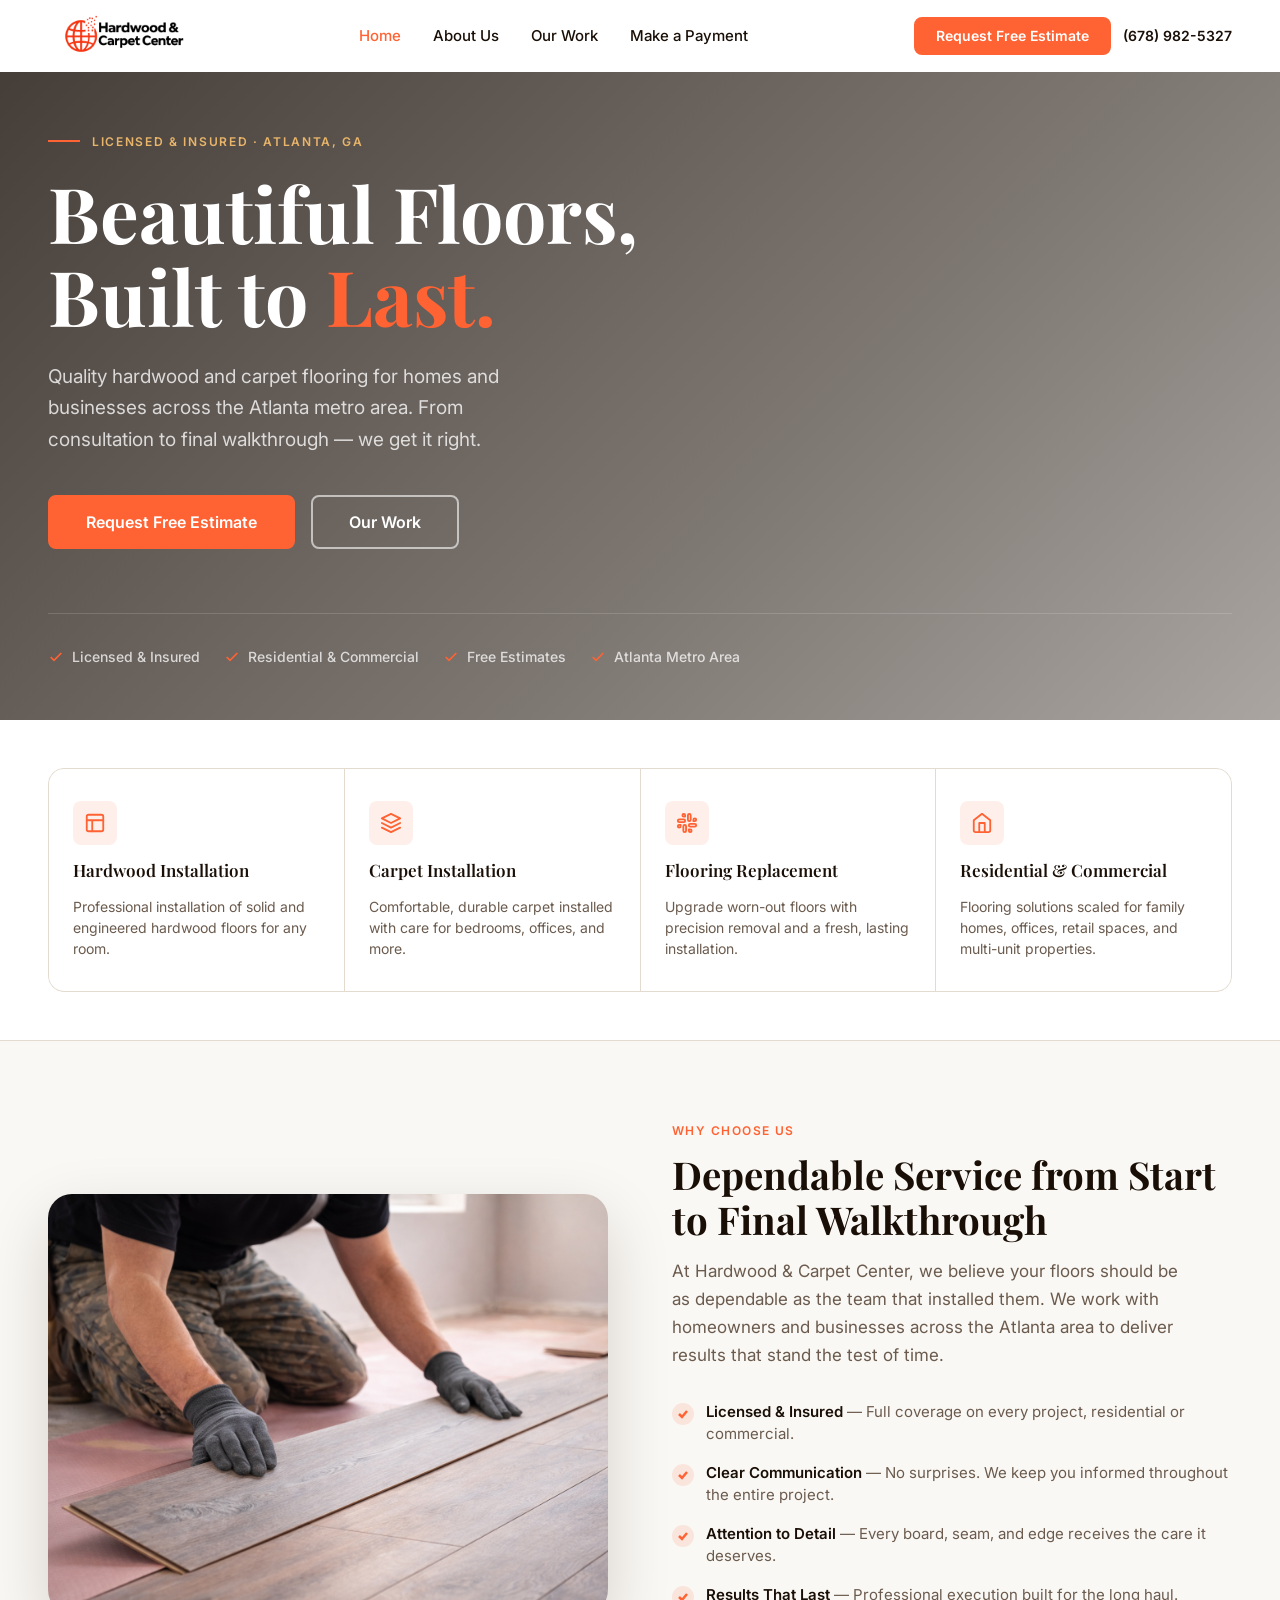
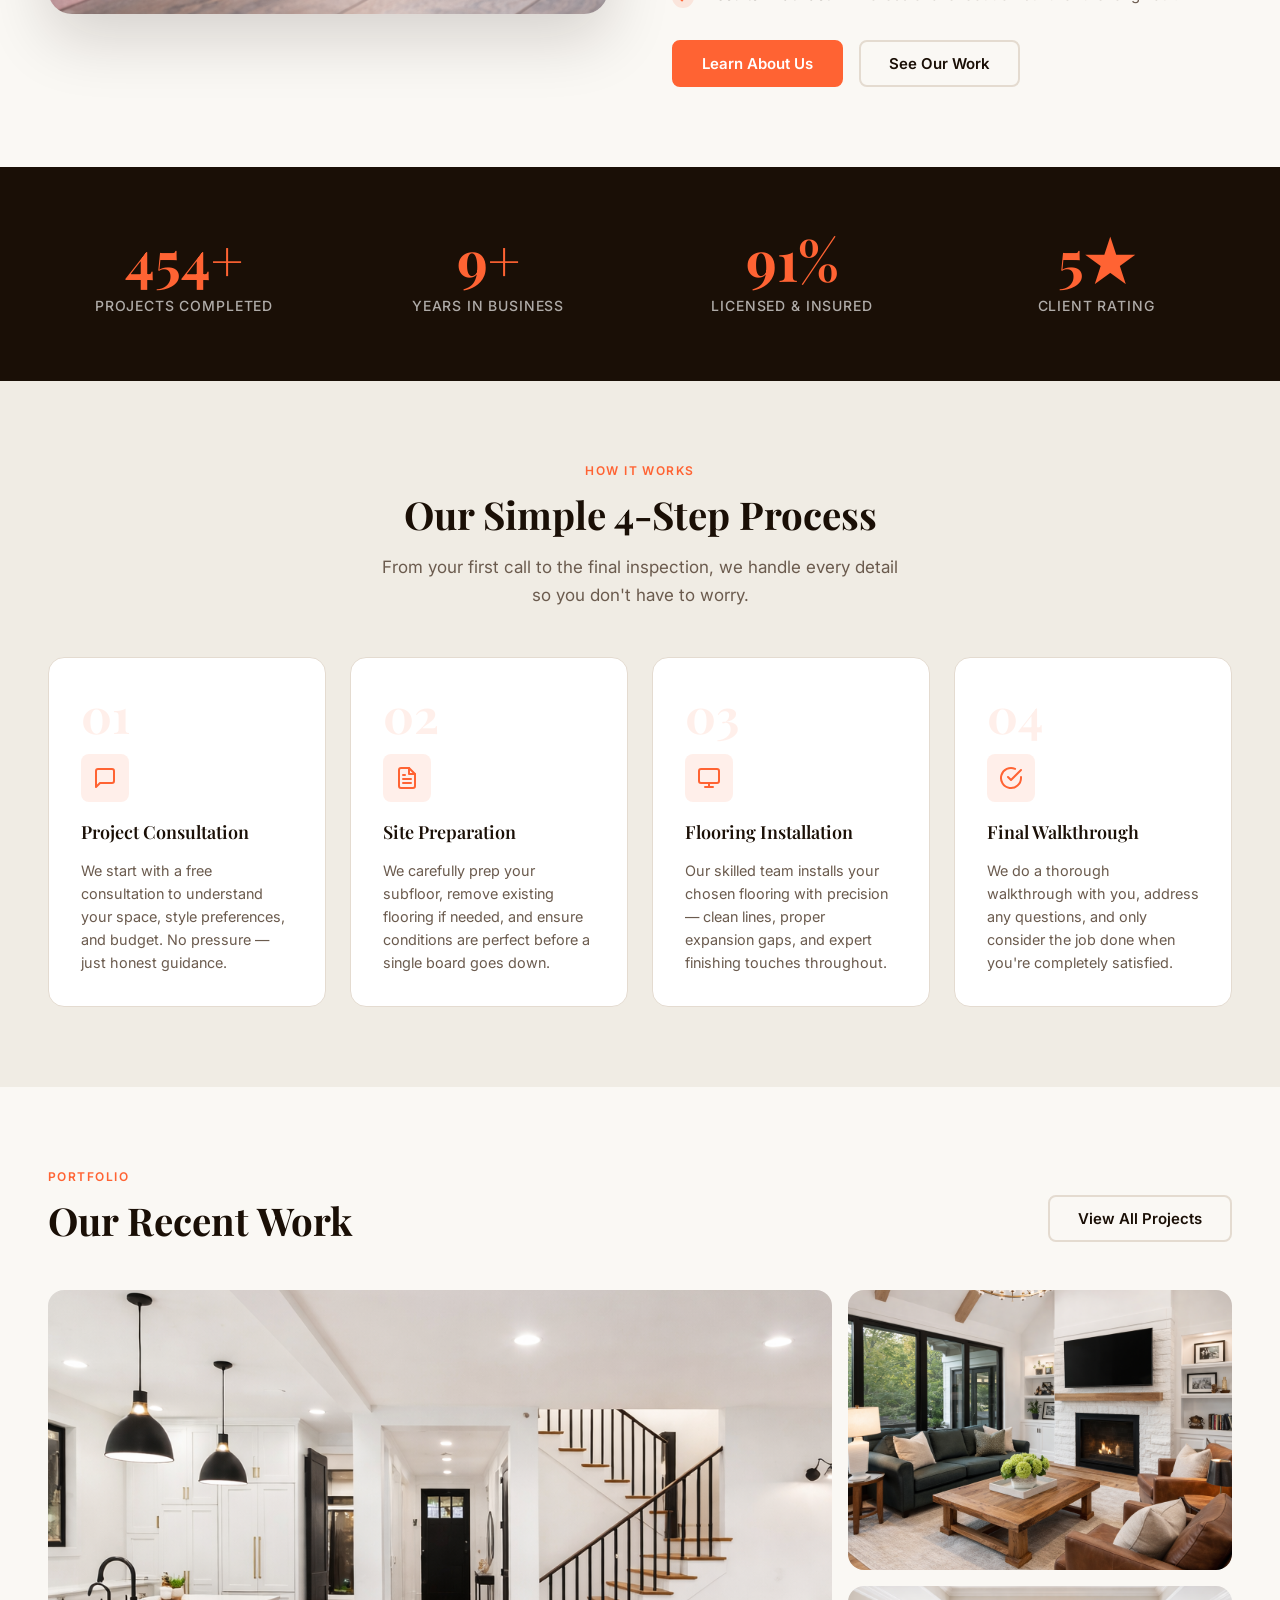
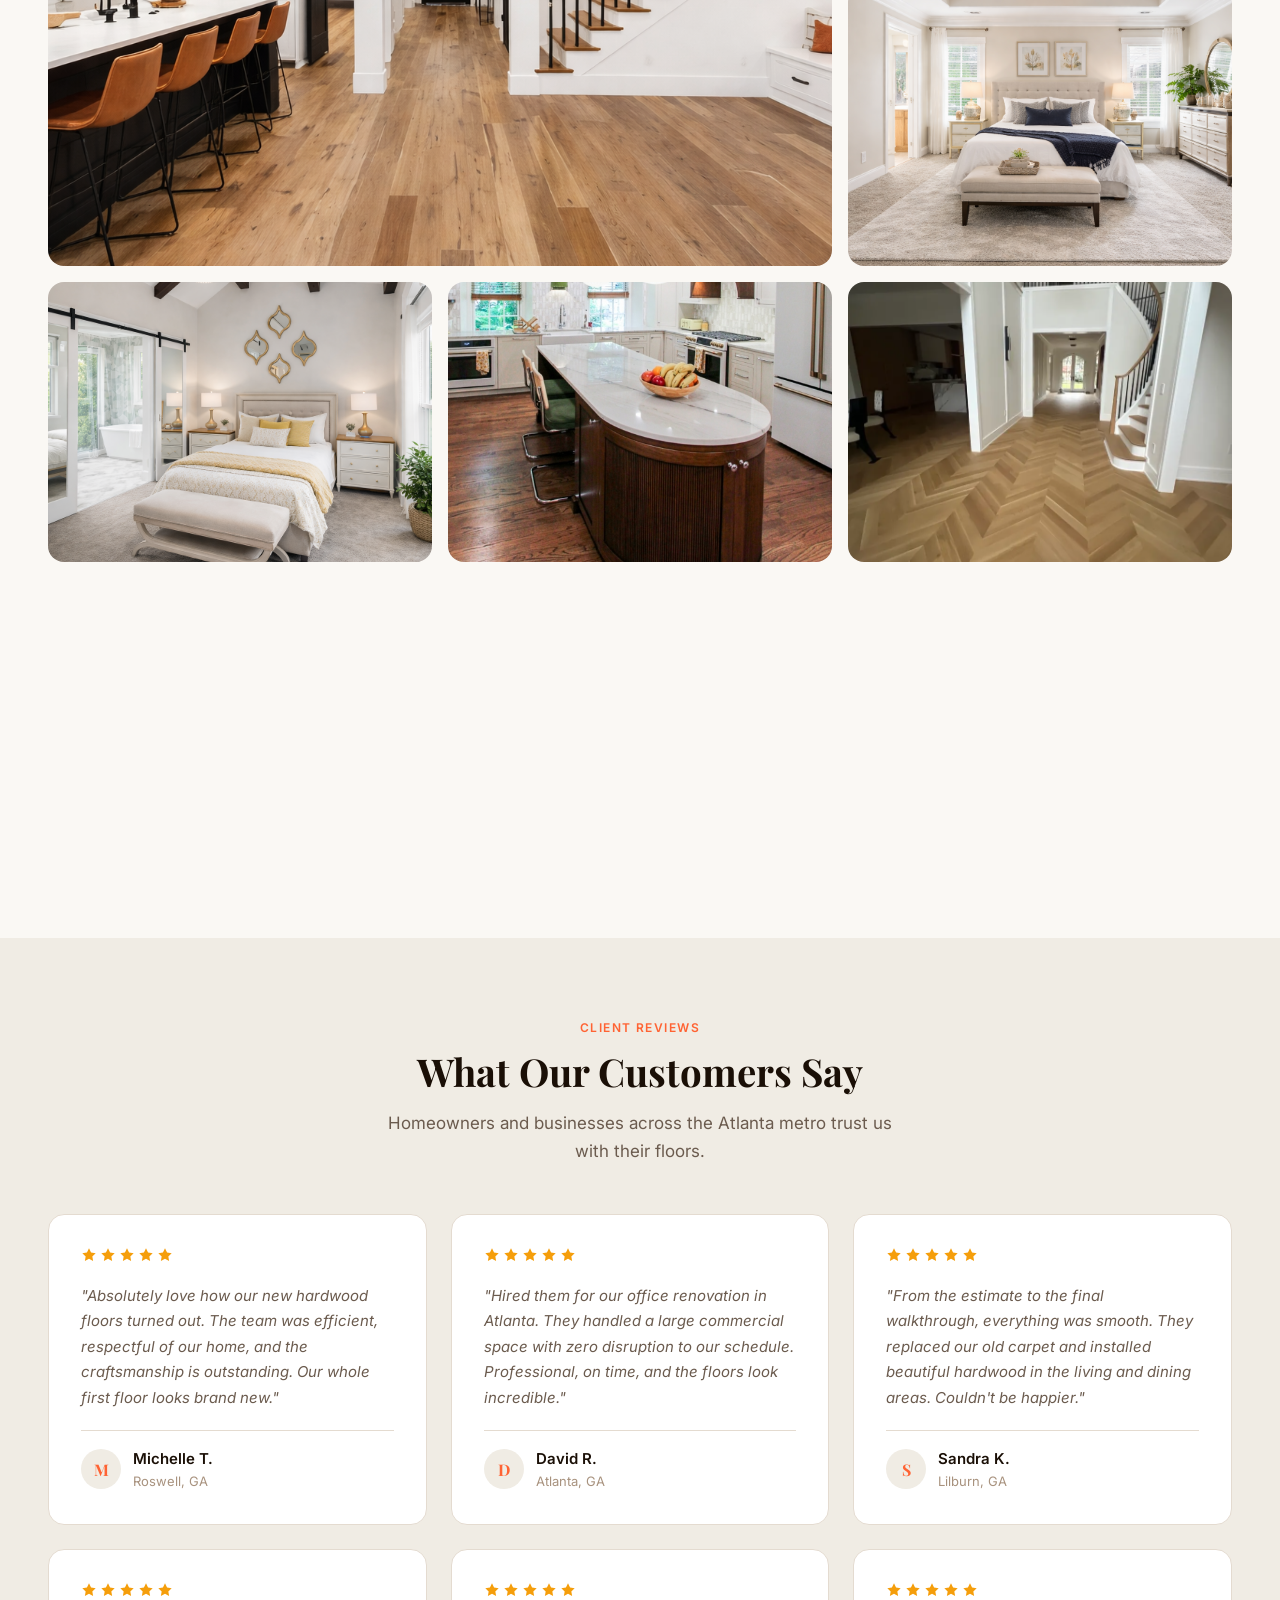
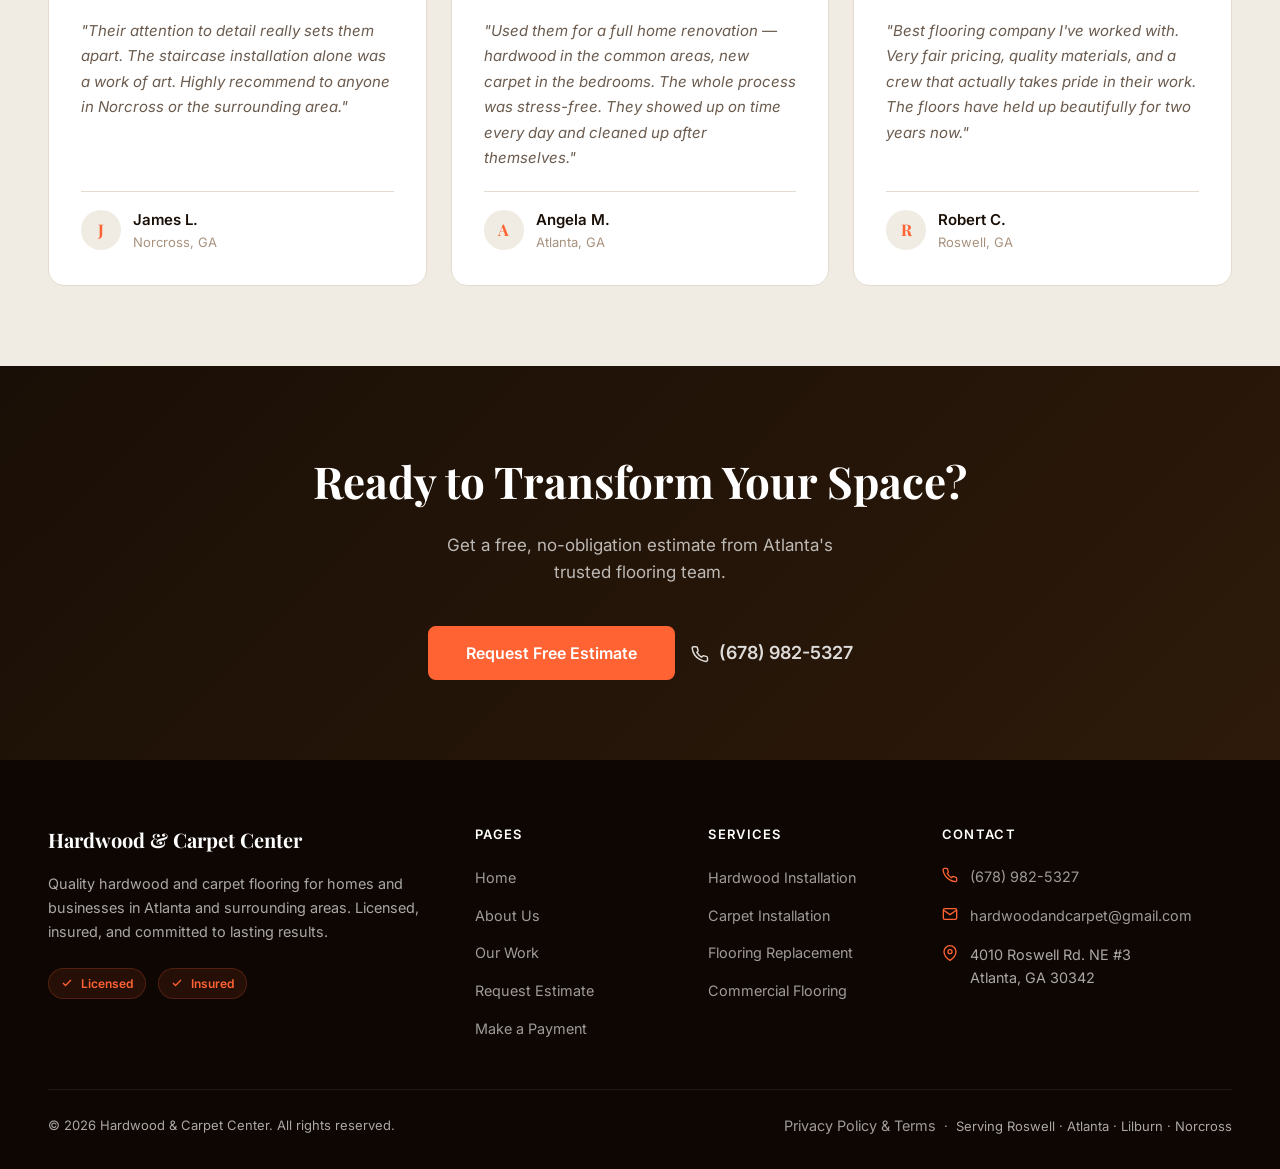
==== commit b4eb440b: "Restore homepage to original photos, keep owner photos only in Our Work Co-Authored-By: Claude Sonne" ====
--- a/index.html
+++ b/index.html
@@ -146,8 +146,8 @@
         <div class="about-split">
           <div class="about-split__image-wrap reveal">
             <img
-              src="images/owner-8.png"
-              alt="Herringbone hardwood installation in progress overhead view"
+              src="images/flooring-install.png"
+              alt="Installer laying laminate flooring planks with precision"
               class="about-split__image"
               width="800"
               height="600"
@@ -289,32 +289,32 @@
         </div>
         <div class="gallery-grid">
           <div class="gallery-item reveal">
-            <img src="images/owner-1.png" alt="Wide-plank light hardwood flooring in dining area" loading="lazy" width="800" height="1000" />
+            <img src="images/gallery-1.png" alt="Modern kitchen and staircase with wide-plank hardwood floors" loading="lazy" width="800" height="1000" />
+            <div class="gallery-item__overlay"><span class="gallery-item__label">Hardwood Installation — Roswell, GA</span></div>
+          </div>
+          <div class="gallery-item reveal reveal-delay-1">
+            <img src="images/gallery-2.png" alt="Spacious living room with light hardwood flooring and vaulted ceiling" loading="lazy" width="800" height="1000" />
             <div class="gallery-item__overlay"><span class="gallery-item__label">Hardwood Installation — Atlanta, GA</span></div>
           </div>
+          <div class="gallery-item reveal reveal-delay-2">
+            <img src="images/gallery-3.png" alt="Serene master bedroom with plush neutral carpet" loading="lazy" width="800" height="1000" />
+            <div class="gallery-item__overlay"><span class="gallery-item__label">Carpet Installation — Norcross, GA</span></div>
+          </div>
           <div class="gallery-item reveal reveal-delay-1">
-            <img src="images/owner-2.png" alt="Light hardwood flooring in open hallway and corridor" loading="lazy" width="800" height="1000" />
+            <img src="images/gallery-4.png" alt="Elegant master bedroom with vaulted ceiling and soft carpet" loading="lazy" width="800" height="1000" />
+            <div class="gallery-item__overlay"><span class="gallery-item__label">Carpet Installation — Lilburn, GA</span></div>
+          </div>
+          <div class="gallery-item reveal reveal-delay-2">
+            <img src="images/gallery-5.jpg" alt="Kitchen with rich hardwood flooring and custom curved island" loading="lazy" width="800" height="800" />
+            <div class="gallery-item__overlay"><span class="gallery-item__label">Hardwood Installation — Atlanta, GA</span></div>
+          </div>
+          <div class="gallery-item reveal reveal-delay-1">
+            <img src="images/gallery-6.webp" alt="Grand entryway with herringbone hardwood pattern and curved staircase" loading="lazy" width="800" height="1000" />
             <div class="gallery-item__overlay"><span class="gallery-item__label">Hardwood Installation — Roswell, GA</span></div>
           </div>
           <div class="gallery-item reveal reveal-delay-2">
-            <img src="images/owner-3.png" alt="Herringbone hardwood entryway with floor-to-ceiling black frame doors" loading="lazy" width="800" height="1000" />
-            <div class="gallery-item__overlay"><span class="gallery-item__label">Herringbone Installation — Atlanta, GA</span></div>
-          </div>
-          <div class="gallery-item reveal reveal-delay-1">
-            <img src="images/owner-4.png" alt="Custom carpet stair runners over herringbone hardwood flooring" loading="lazy" width="800" height="1000" />
-            <div class="gallery-item__overlay"><span class="gallery-item__label">Carpet &amp; Hardwood — Norcross, GA</span></div>
-          </div>
-          <div class="gallery-item reveal reveal-delay-2">
-            <img src="images/owner-5.png" alt="Light hardwood flooring in finished hallway with clean trim work" loading="lazy" width="800" height="800" />
-            <div class="gallery-item__overlay"><span class="gallery-item__label">Hardwood Installation — Lilburn, GA</span></div>
-          </div>
-          <div class="gallery-item reveal reveal-delay-1">
-            <img src="images/owner-6.png" alt="Herringbone hardwood pattern foyer with staircase installation" loading="lazy" width="800" height="1000" />
-            <div class="gallery-item__overlay"><span class="gallery-item__label">Herringbone Installation — Roswell, GA</span></div>
-          </div>
-          <div class="gallery-item reveal reveal-delay-2">
-            <img src="images/owner-12.png" alt="Wide-plank whitewashed hardwood in living room with marble fireplace" loading="lazy" width="800" height="600" />
-            <div class="gallery-item__overlay"><span class="gallery-item__label">Hardwood Installation — Atlanta, GA</span></div>
+            <img src="images/gallery-7.jpg" alt="Dramatic bedroom with dark live-edge wide-plank hardwood floors" loading="lazy" width="800" height="600" />
+            <div class="gallery-item__overlay"><span class="gallery-item__label">Hardwood Installation — Norcross, GA</span></div>
           </div>
         </div>
       </div>
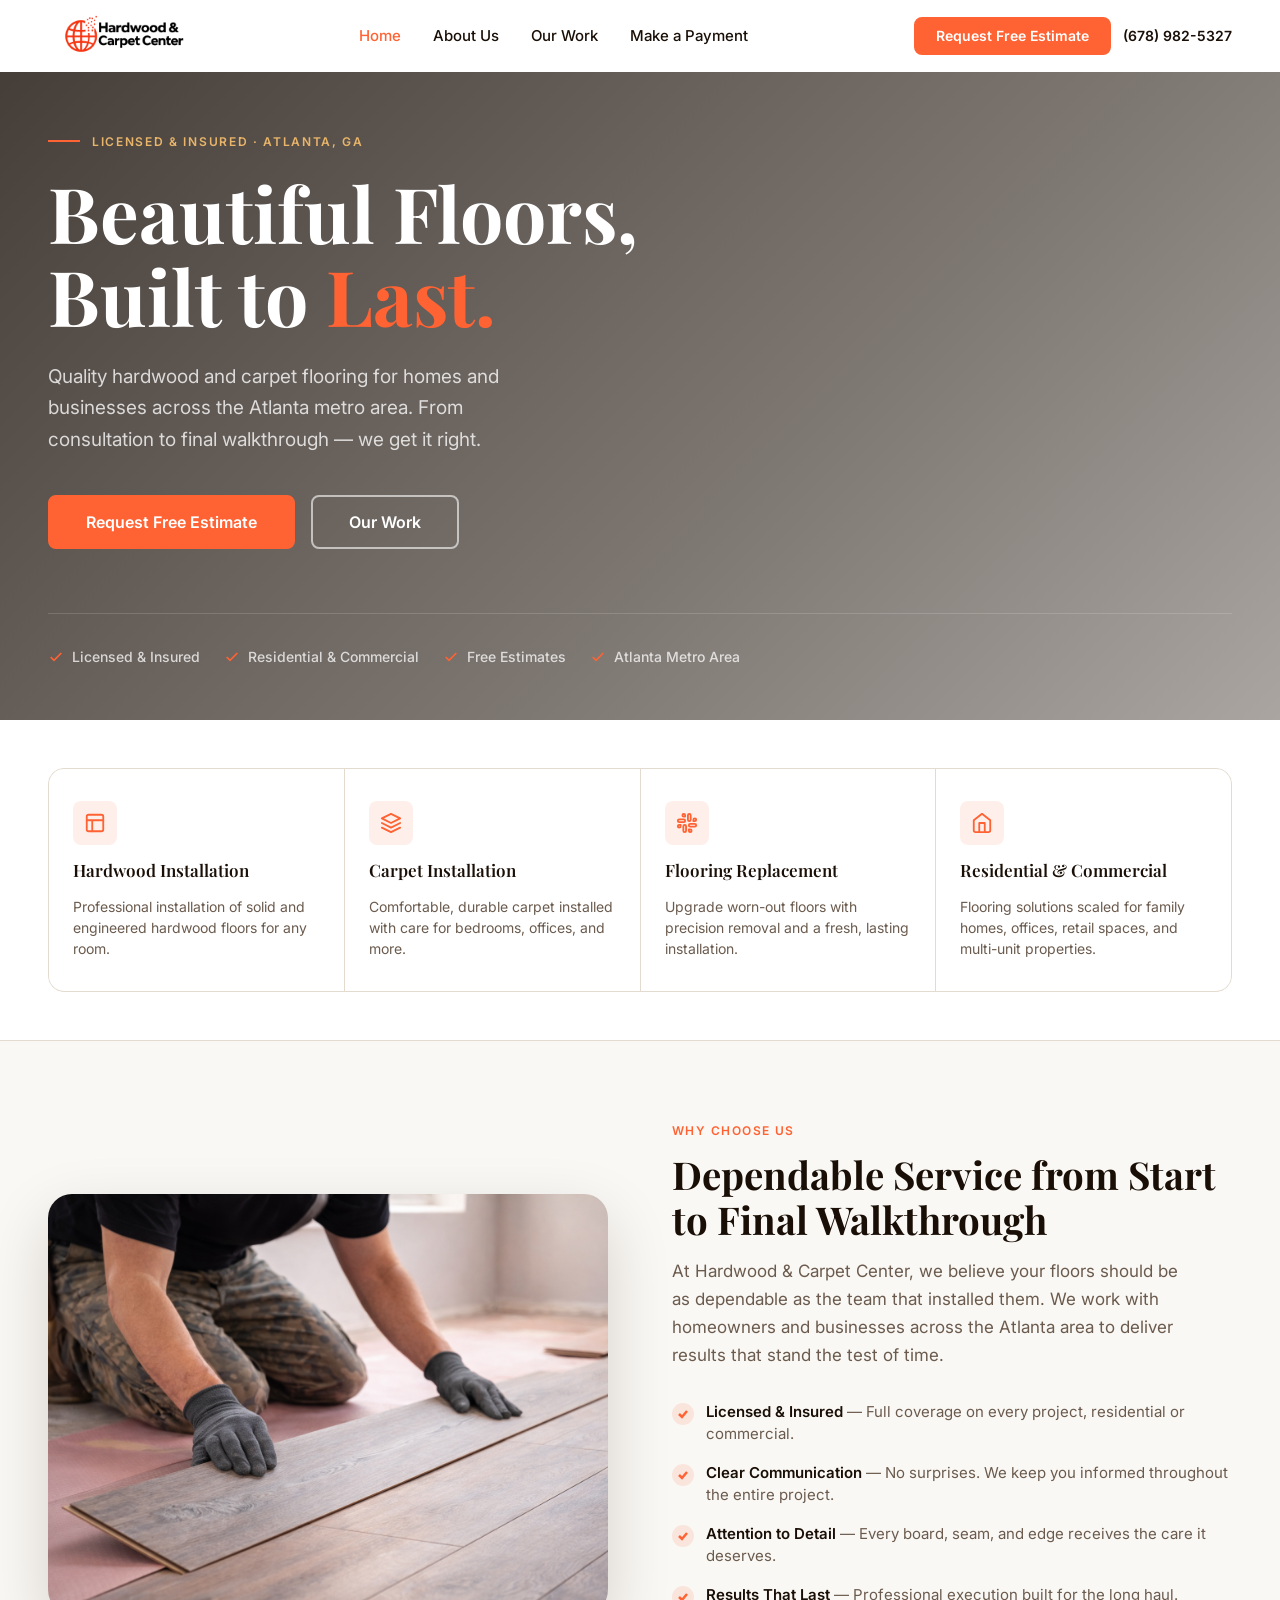
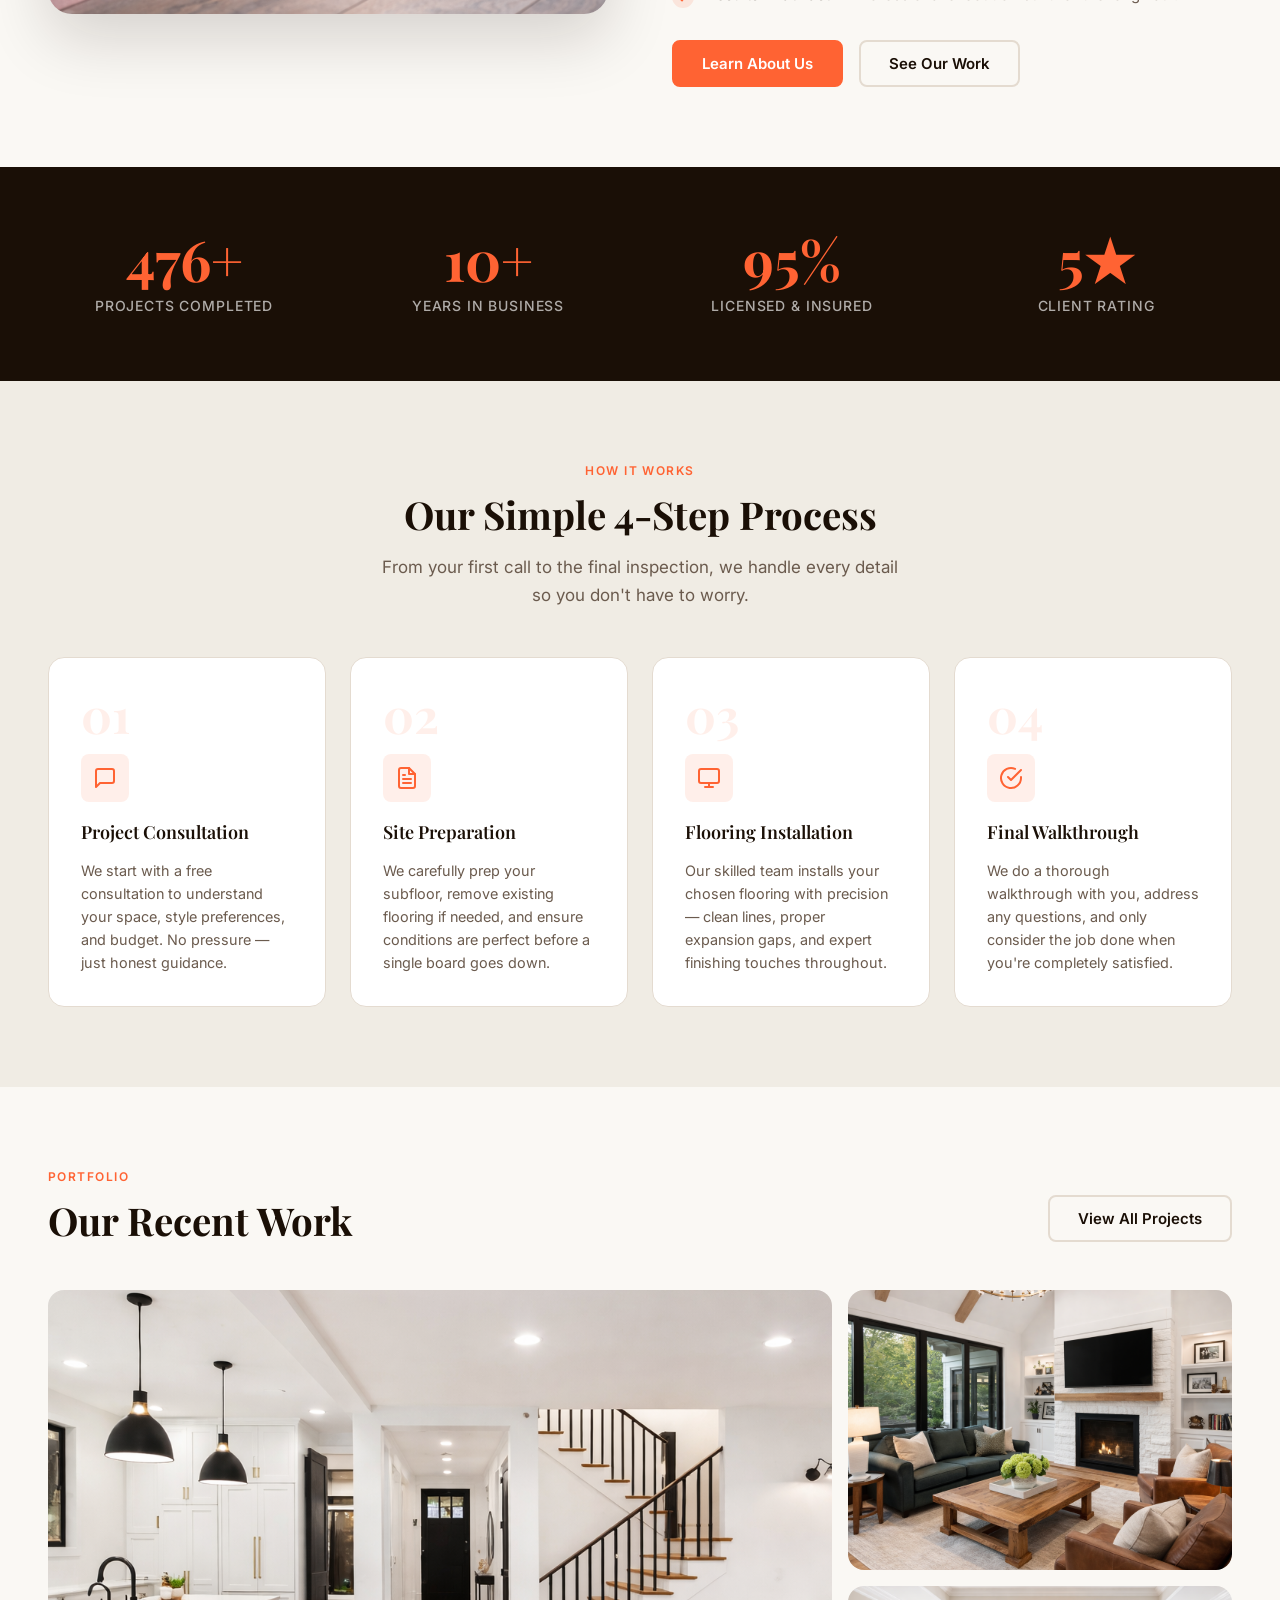
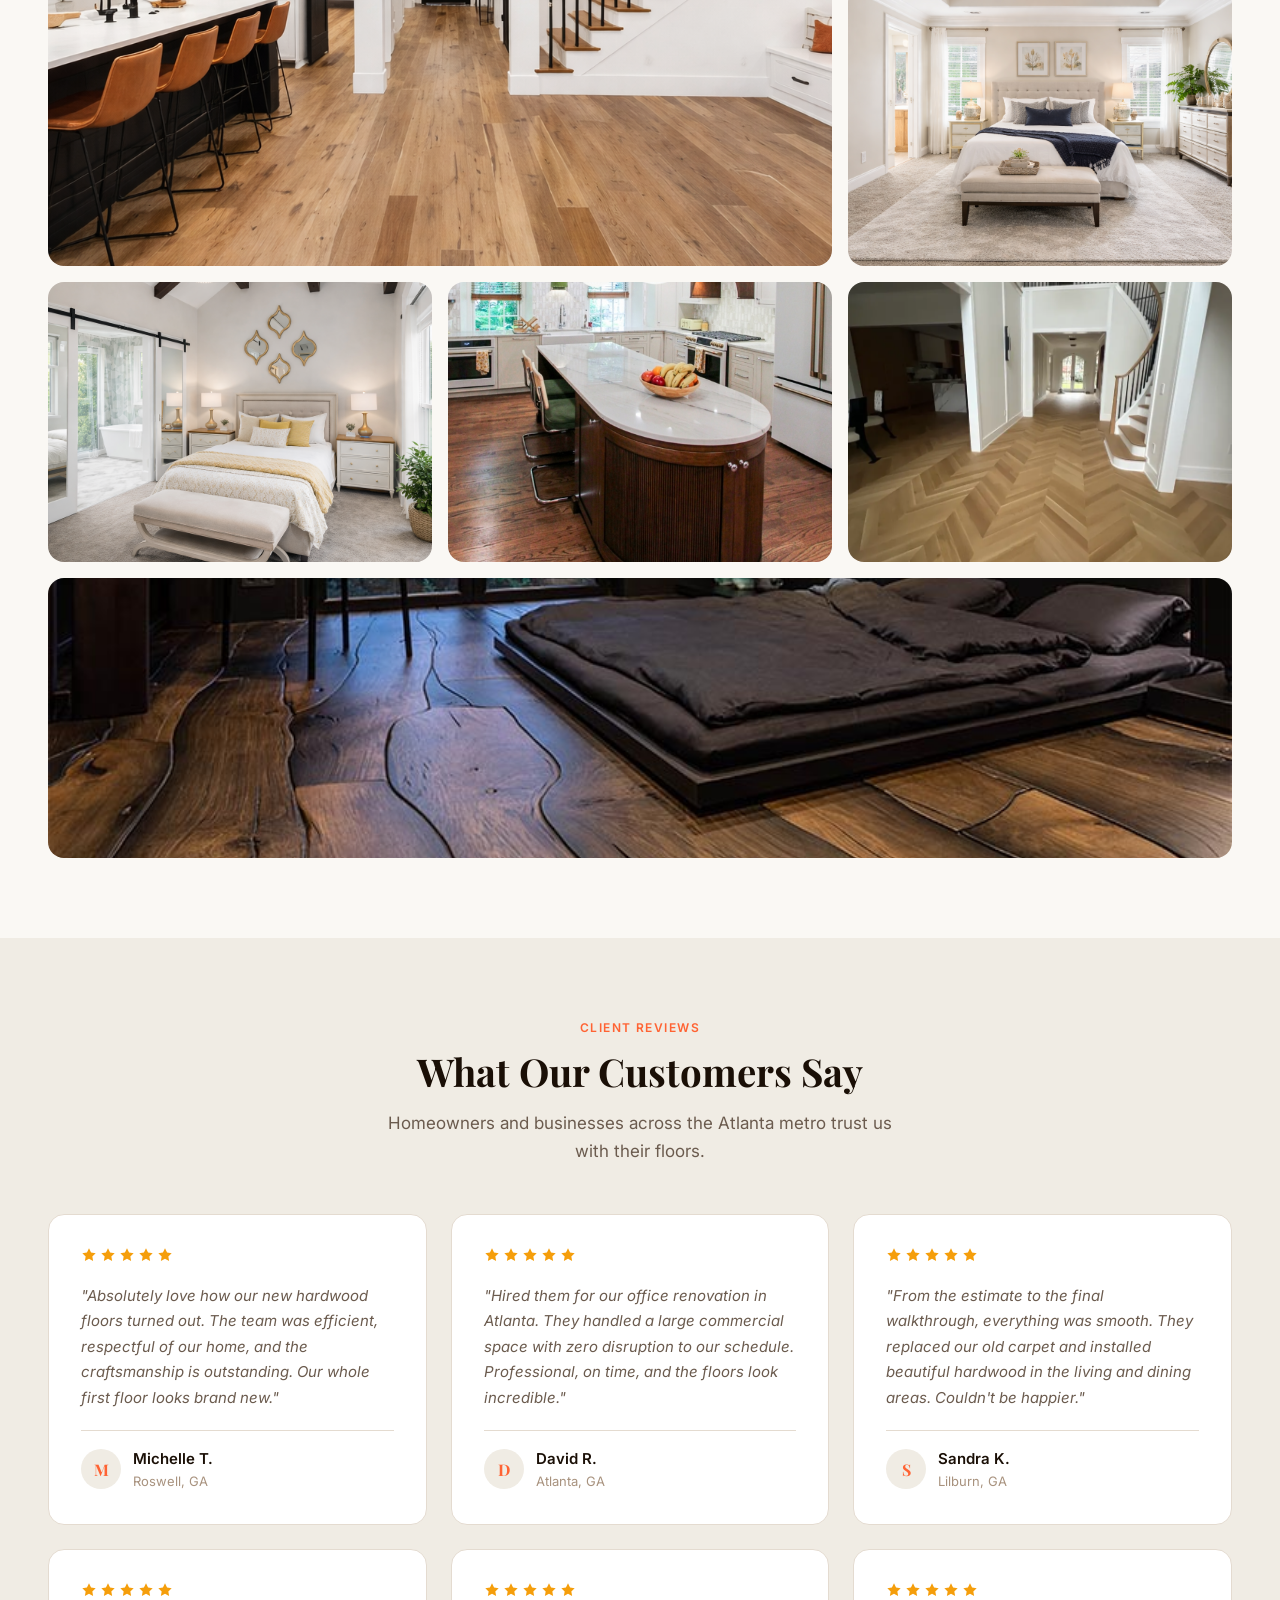
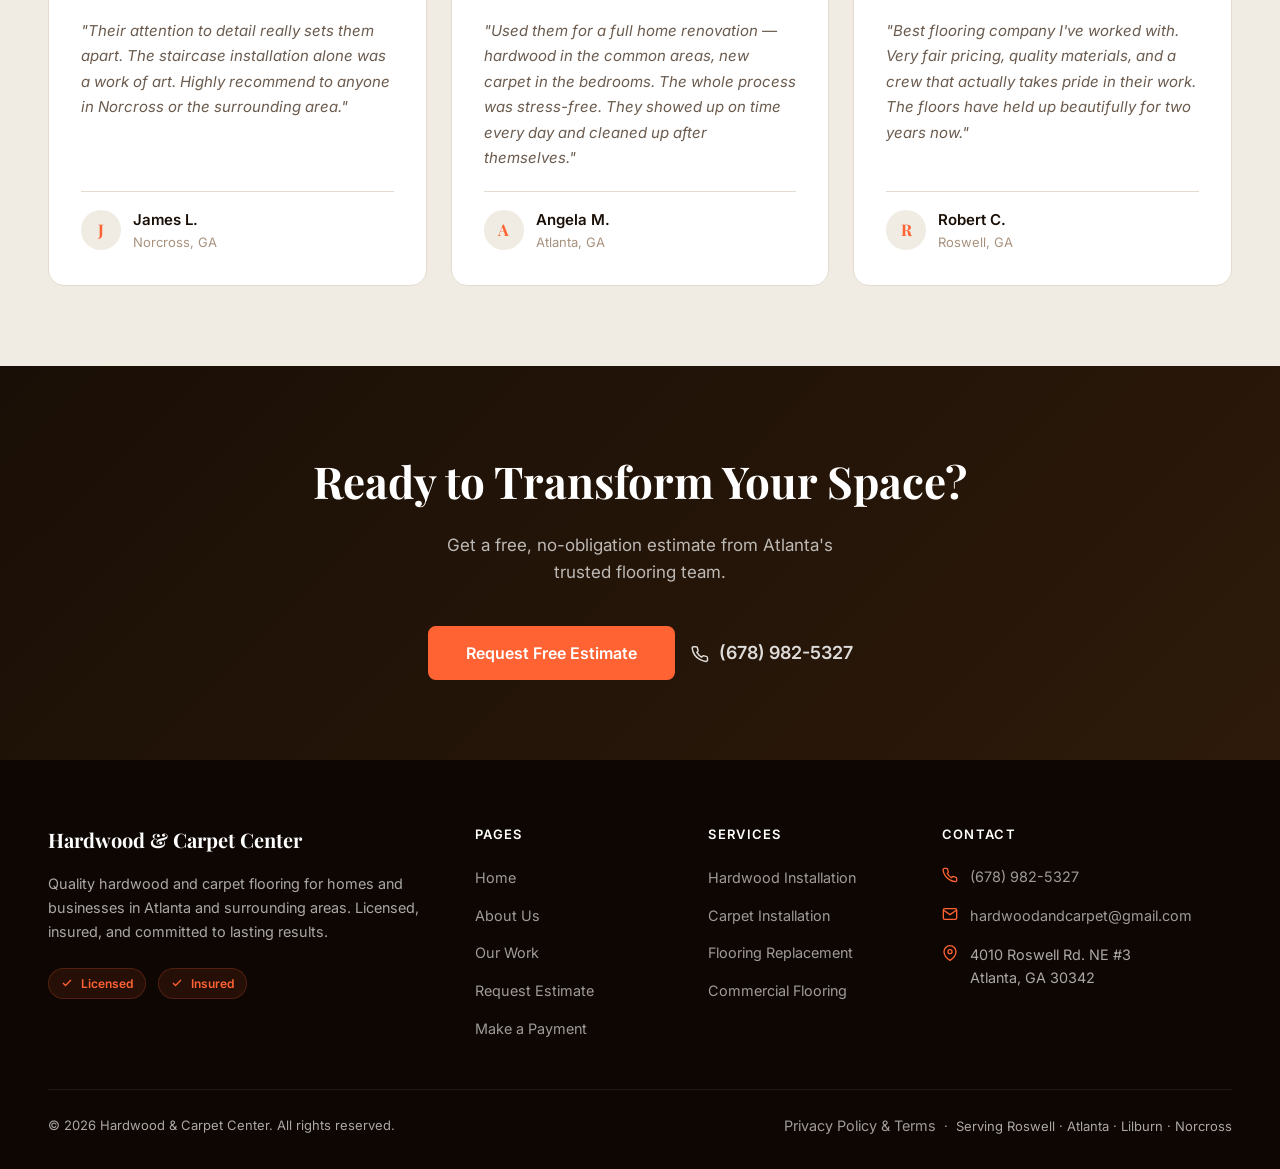
==== commit fa591fb2: "Add full SEO — OG tags, Twitter Cards, LocalBusiness schema, canonical URLs, sitemap, robots.txt - O" ====
--- a/index.html
+++ b/index.html
@@ -4,6 +4,19 @@
   <meta charset="UTF-8" />
   <meta name="viewport" content="width=device-width, initial-scale=1.0" />
   <meta name="description" content="Hardwood & Carpet Center — Professional hardwood and carpet flooring installation for homes and businesses in Atlanta, GA and surrounding areas." />
+  <link rel="canonical" href="https://www.hardwoodandcarpet.com/" />
+  <!-- Open Graph -->
+  <meta property="og:type" content="website" />
+  <meta property="og:site_name" content="Hardwood & Carpet Center" />
+  <meta property="og:title" content="Hardwood & Carpet Center | Atlanta's Flooring Experts" />
+  <meta property="og:description" content="Professional hardwood and carpet flooring installation for homes and businesses in Atlanta, GA and surrounding areas." />
+  <meta property="og:url" content="https://www.hardwoodandcarpet.com/" />
+  <meta property="og:image" content="https://www.hardwoodandcarpet.com/images/pic-1.jpg" />
+  <!-- Twitter Card -->
+  <meta name="twitter:card" content="summary_large_image" />
+  <meta name="twitter:title" content="Hardwood & Carpet Center | Atlanta's Flooring Experts" />
+  <meta name="twitter:description" content="Professional hardwood and carpet flooring installation for homes and businesses in Atlanta, GA and surrounding areas." />
+  <meta name="twitter:image" content="https://www.hardwoodandcarpet.com/images/pic-1.jpg" />
   <title>Hardwood & Carpet Center | Atlanta's Flooring Experts</title>
   <link rel="stylesheet" href="css/style.css" />
   <link rel="preconnect" href="https://fonts.googleapis.com" />
@@ -529,5 +542,46 @@
 
   <script src="js/main.js"></script>
   <script>document.getElementById('year').textContent = new Date().getFullYear();</script>
+  <script type="application/ld+json">
+  {
+    "@context": "https://schema.org",
+    "@type": "FlooringStore",
+    "name": "Hardwood & Carpet Center",
+    "url": "https://www.hardwoodandcarpet.com",
+    "telephone": "+16789825327",
+    "email": "support@hardwoodcarpetcenter.com",
+    "address": {
+      "@type": "PostalAddress",
+      "streetAddress": "4010 Roswell Rd. NE #3",
+      "addressLocality": "Atlanta",
+      "addressRegion": "GA",
+      "postalCode": "30342",
+      "addressCountry": "US"
+    },
+    "areaServed": [
+      { "@type": "City", "name": "Atlanta" },
+      { "@type": "City", "name": "Roswell" },
+      { "@type": "City", "name": "Norcross" },
+      { "@type": "City", "name": "Lilburn" }
+    ],
+    "description": "Professional hardwood and carpet flooring installation for homes and businesses in Atlanta, GA and surrounding areas. Licensed and insured.",
+    "image": "https://www.hardwoodandcarpet.com/images/pic-1.jpg",
+    "priceRange": "$$",
+    "openingHoursSpecification": [
+      {
+        "@type": "OpeningHoursSpecification",
+        "dayOfWeek": ["Monday","Tuesday","Wednesday","Thursday","Friday"],
+        "opens": "08:00",
+        "closes": "18:00"
+      },
+      {
+        "@type": "OpeningHoursSpecification",
+        "dayOfWeek": "Saturday",
+        "opens": "09:00",
+        "closes": "16:00"
+      }
+    ]
+  }
+  </script>
 </body>
 </html>
--- a/css/style.css
+++ b/css/style.css
@@ -1114,21 +1114,31 @@
   color: var(--color-white);
 }
 .gallery-full-grid {
-  display: grid;
-  grid-template-columns: repeat(auto-fill, minmax(300px, 1fr));
+  columns: 1;
   gap: var(--space-4);
+  column-gap: var(--space-4);
+}
+@media (min-width: 640px) {
+  .gallery-full-grid { columns: 2; }
+}
+@media (min-width: 1024px) {
+  .gallery-full-grid { columns: 3; }
 }
 .gallery-full-item {
+  break-inside: avoid;
   border-radius: var(--radius-lg);
   overflow: hidden;
-  aspect-ratio: 4/3;
   position: relative;
   cursor: pointer;
   background: var(--color-bg-alt);
+  margin-bottom: var(--space-4);
+  display: inline-block;
+  width: 100%;
 }
 .gallery-full-item img {
-  width: 100%; height: 100%;
-  object-fit: cover;
+  width: 100%;
+  height: auto;
+  display: block;
   transition: transform 0.4s ease-out;
 }
 .gallery-full-item:hover img { transform: scale(1.06); }
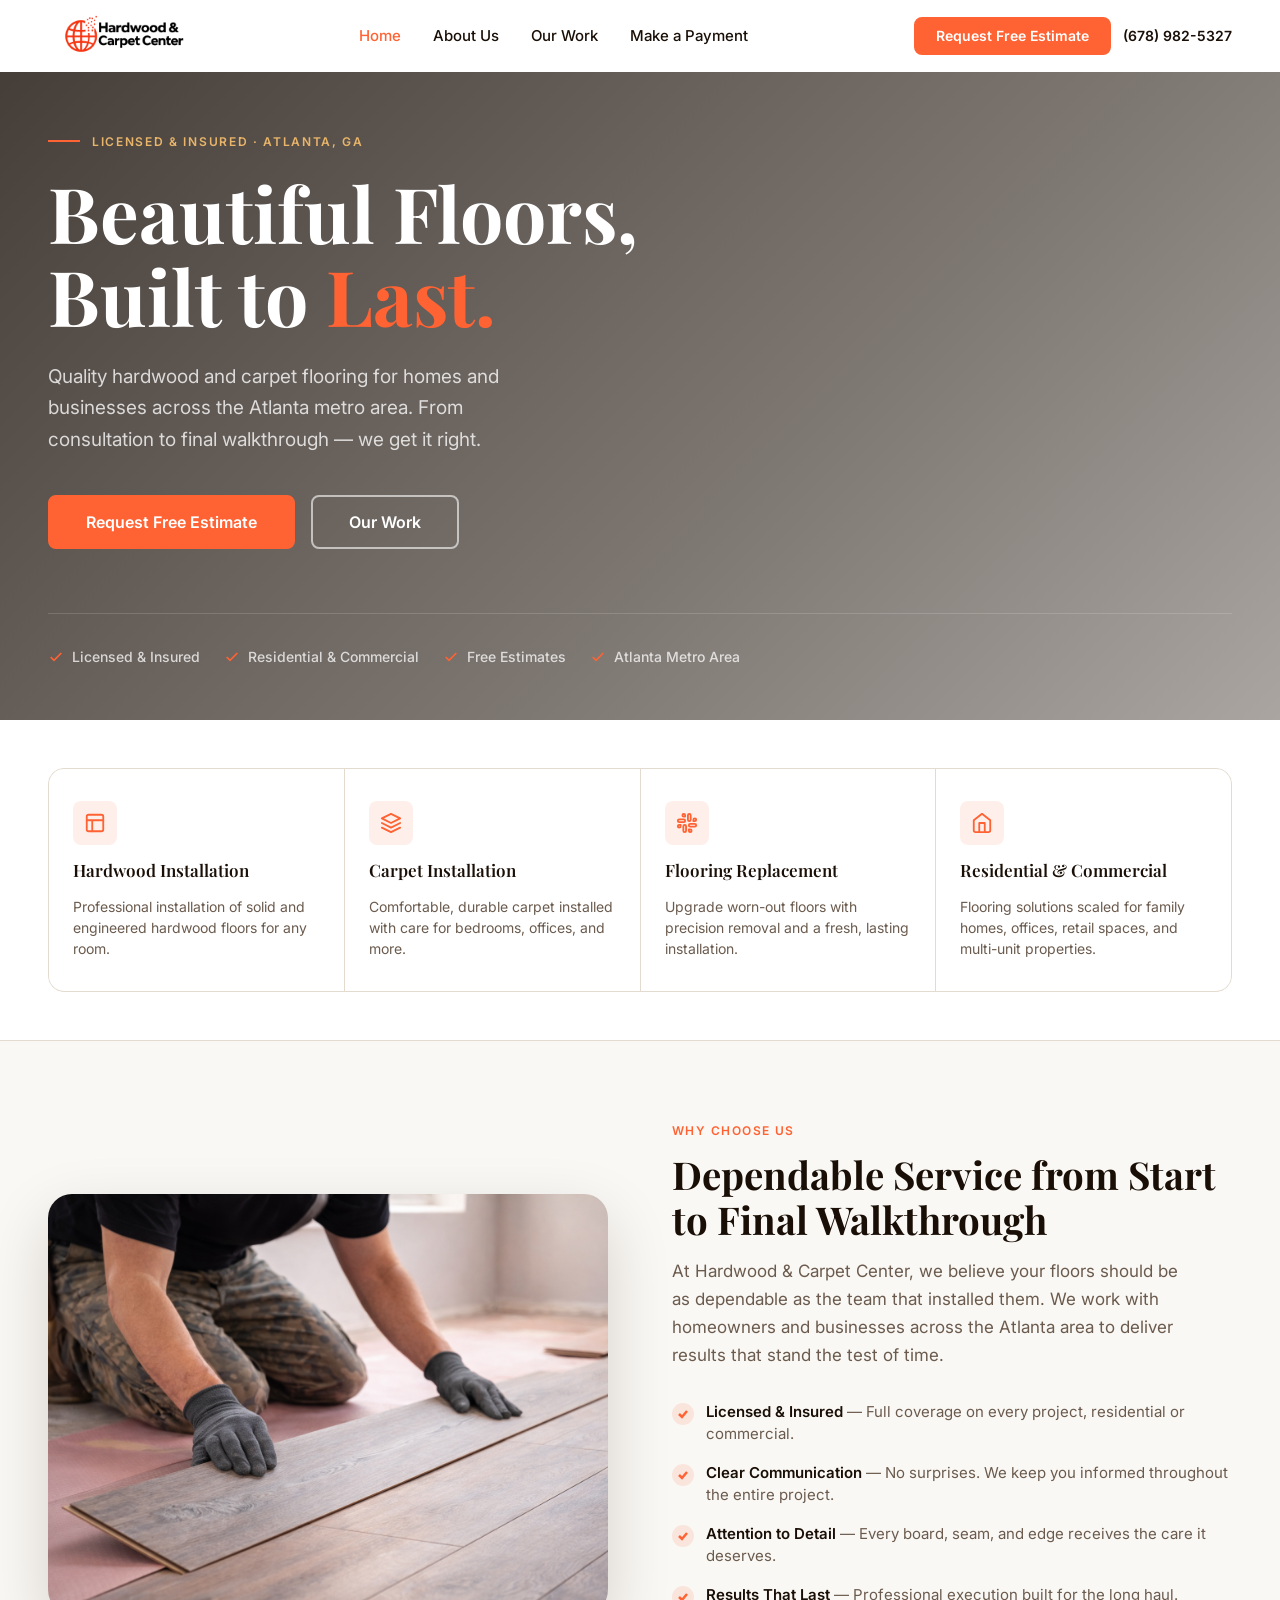
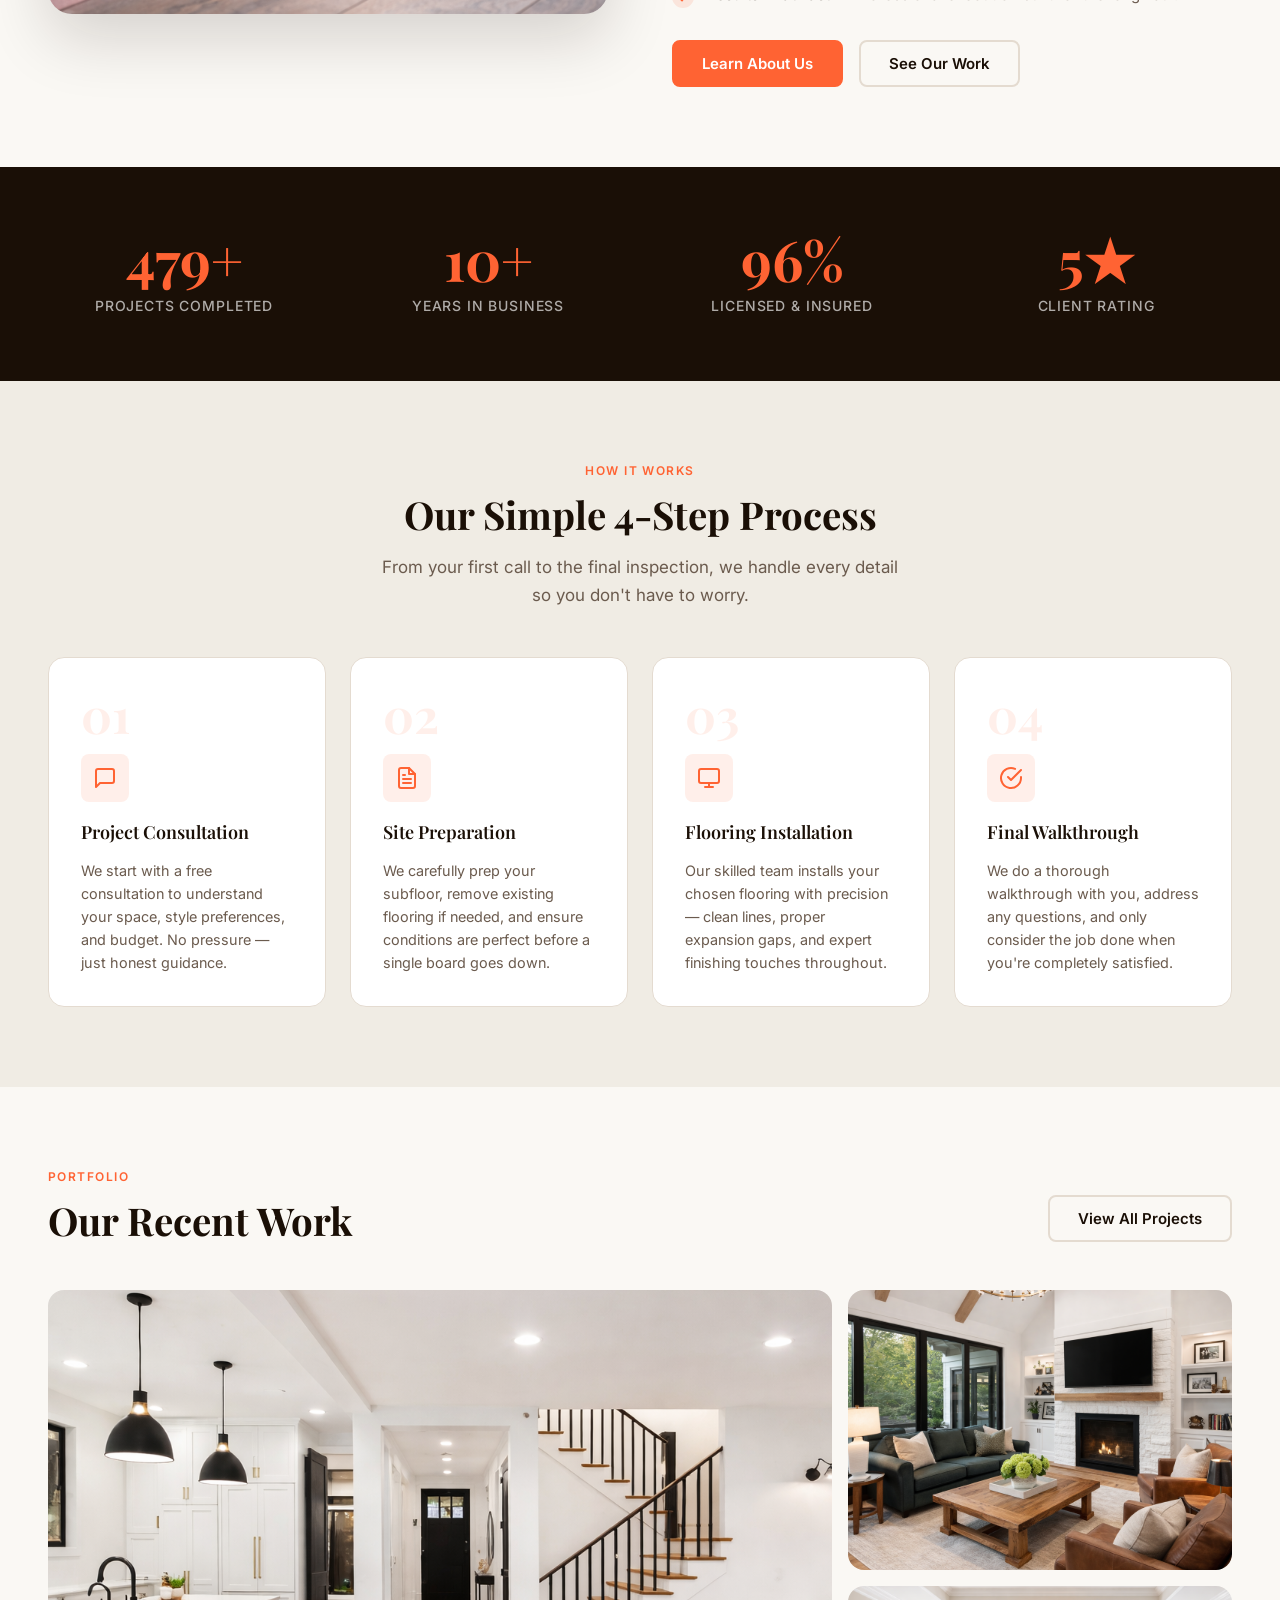
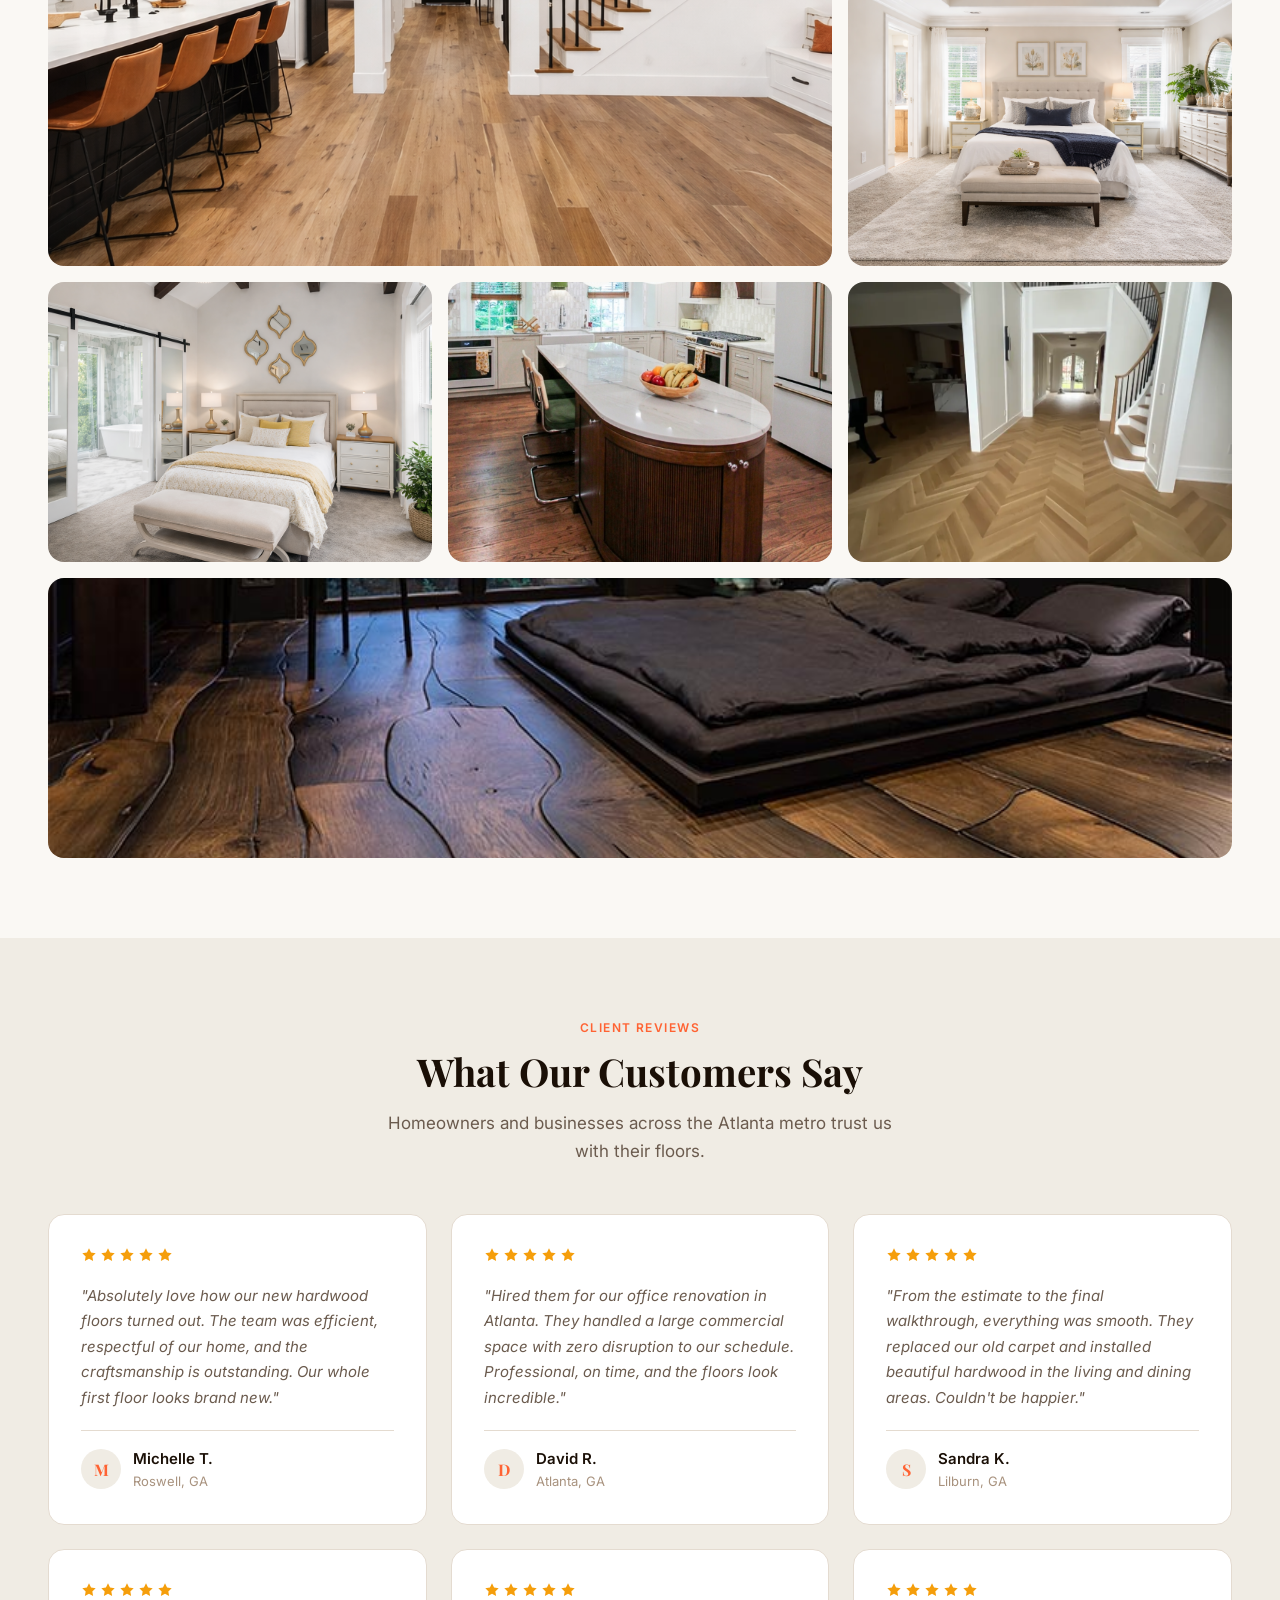
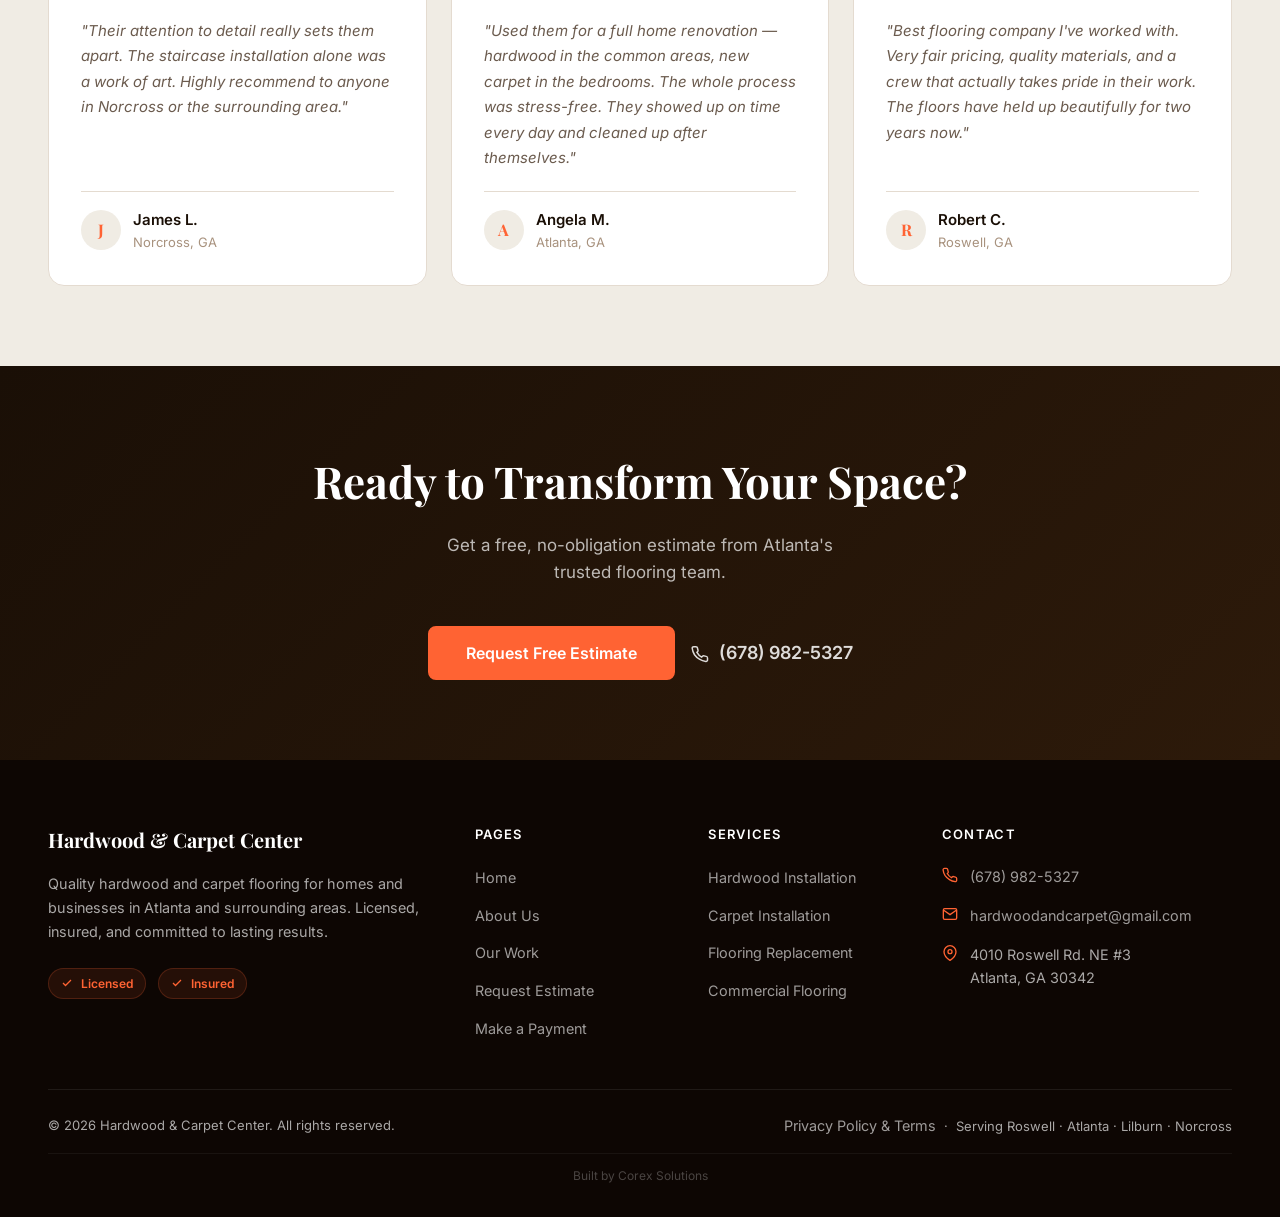
==== commit 222f1e52: "Add Corex Solutions footer attribution to all pages Co-Authored-By: Claude Sonnet 4.6 <noreply@anthr" ====
--- a/index.html
+++ b/index.html
@@ -536,6 +536,7 @@
       <div class="footer__bottom">
         <p>© <span id="year">2025</span> Hardwood &amp; Carpet Center. All rights reserved.</p>
         <p><a href="privacy.html" class="footer__link">Privacy Policy &amp; Terms</a> &nbsp;·&nbsp; Serving Roswell · Atlanta · Lilburn · Norcross</p>
+        <p class="footer__credit"><a href="https://www.corexsolutions.net/" target="_blank" rel="noopener noreferrer" aria-label="Built by Corex Solutions">Built by Corex Solutions</a></p>
       </div>
     </div>
   </footer>
--- a/css/style.css
+++ b/css/style.css
@@ -863,6 +863,20 @@
   gap: var(--space-3);
   flex-wrap: wrap;
 }
+.footer__credit {
+  width: 100%;
+  text-align: center;
+  font-size: 0.75rem;
+  color: rgba(255,255,255,0.25);
+  padding-top: var(--space-3);
+  border-top: 1px solid rgba(255,255,255,0.05);
+}
+.footer__credit a {
+  color: rgba(255,255,255,0.25);
+  text-decoration: none;
+  transition: color 0.2s;
+}
+.footer__credit a:hover { color: rgba(255,255,255,0.55); }
 .footer__badge {
   display: flex;
   align-items: center;
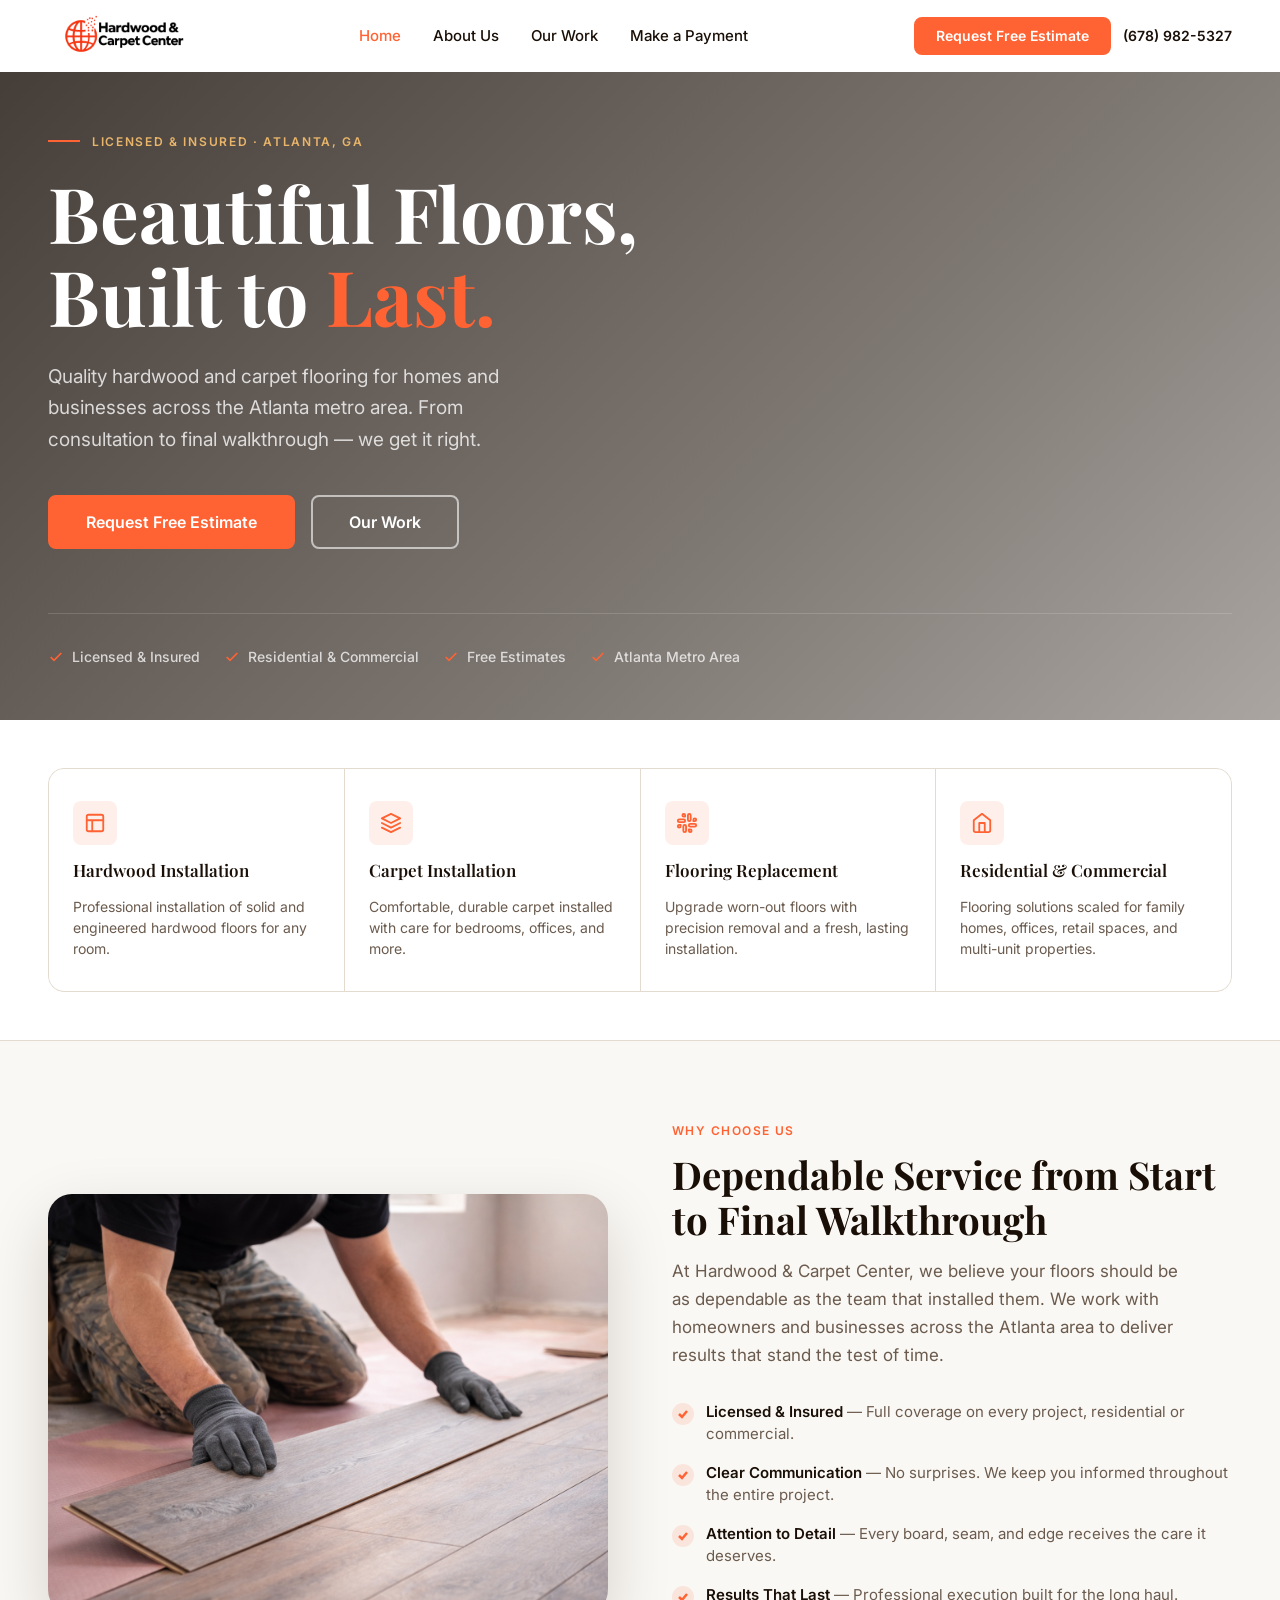
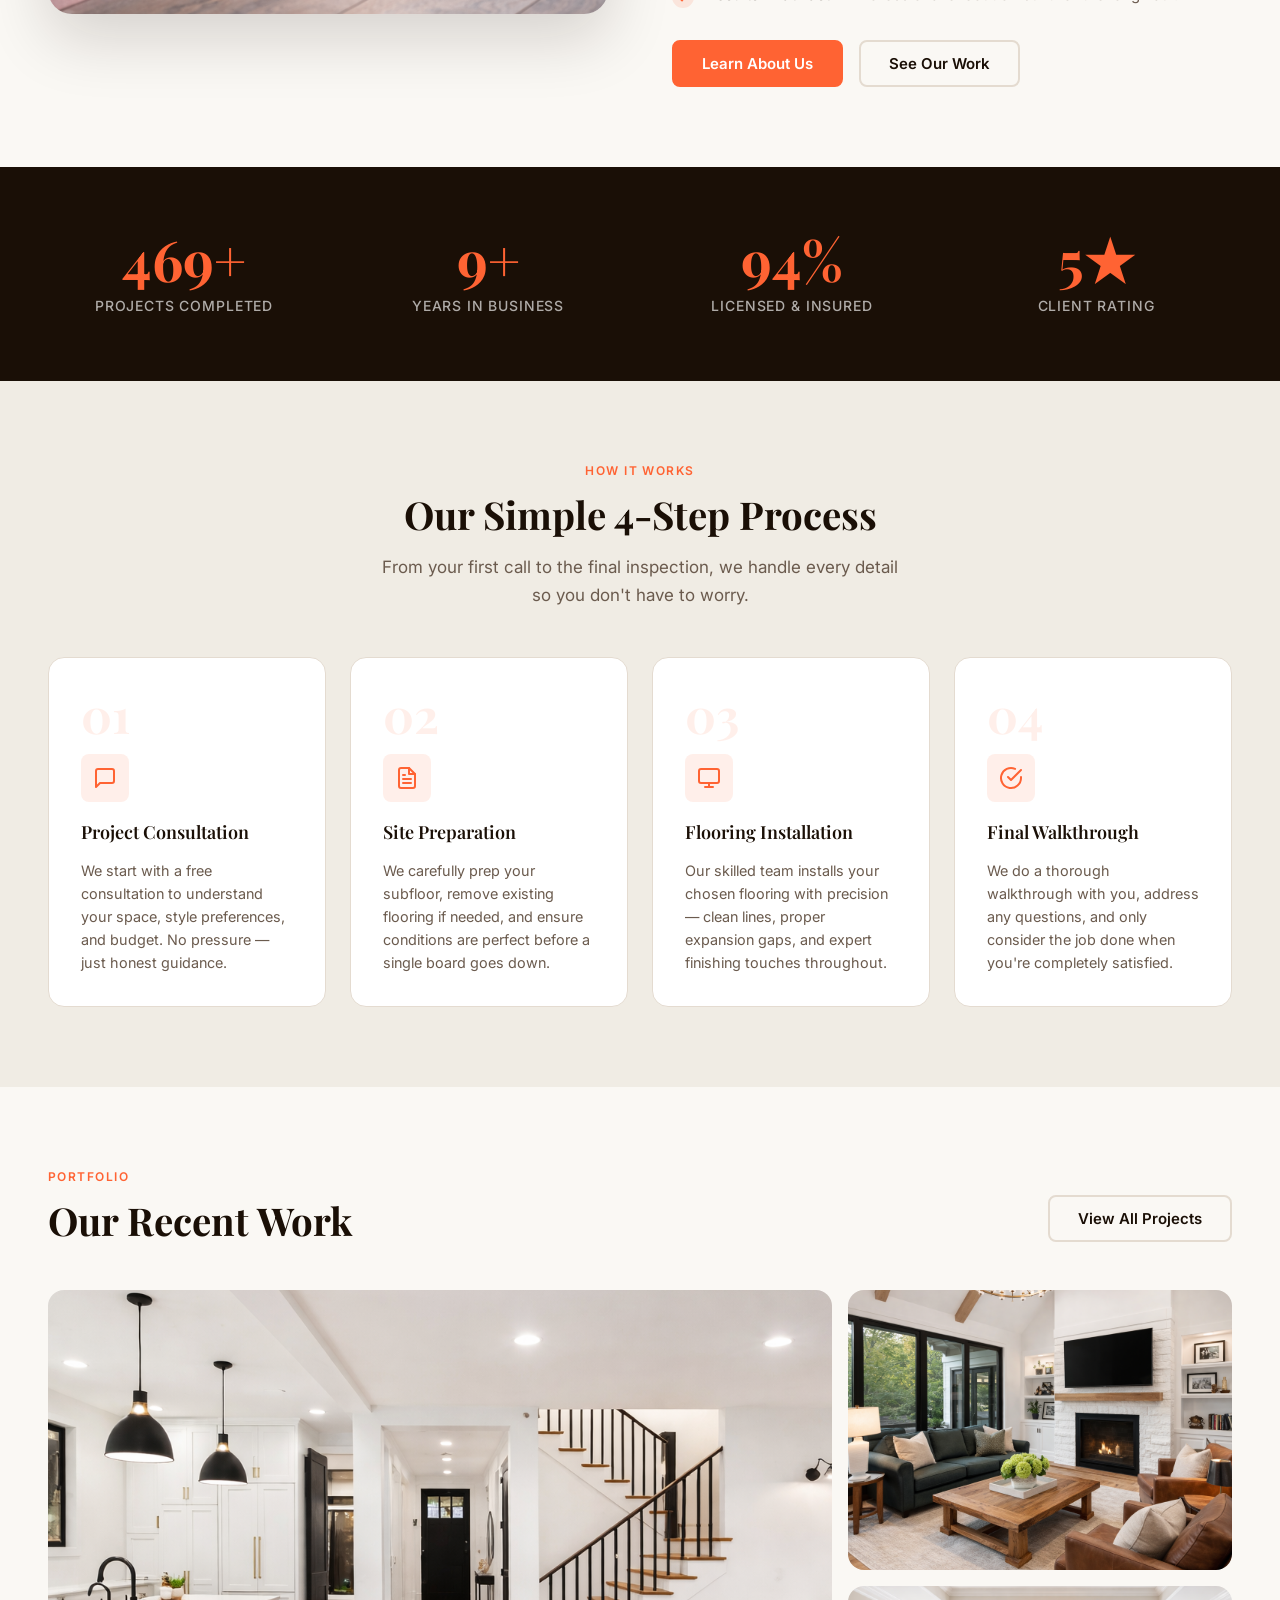
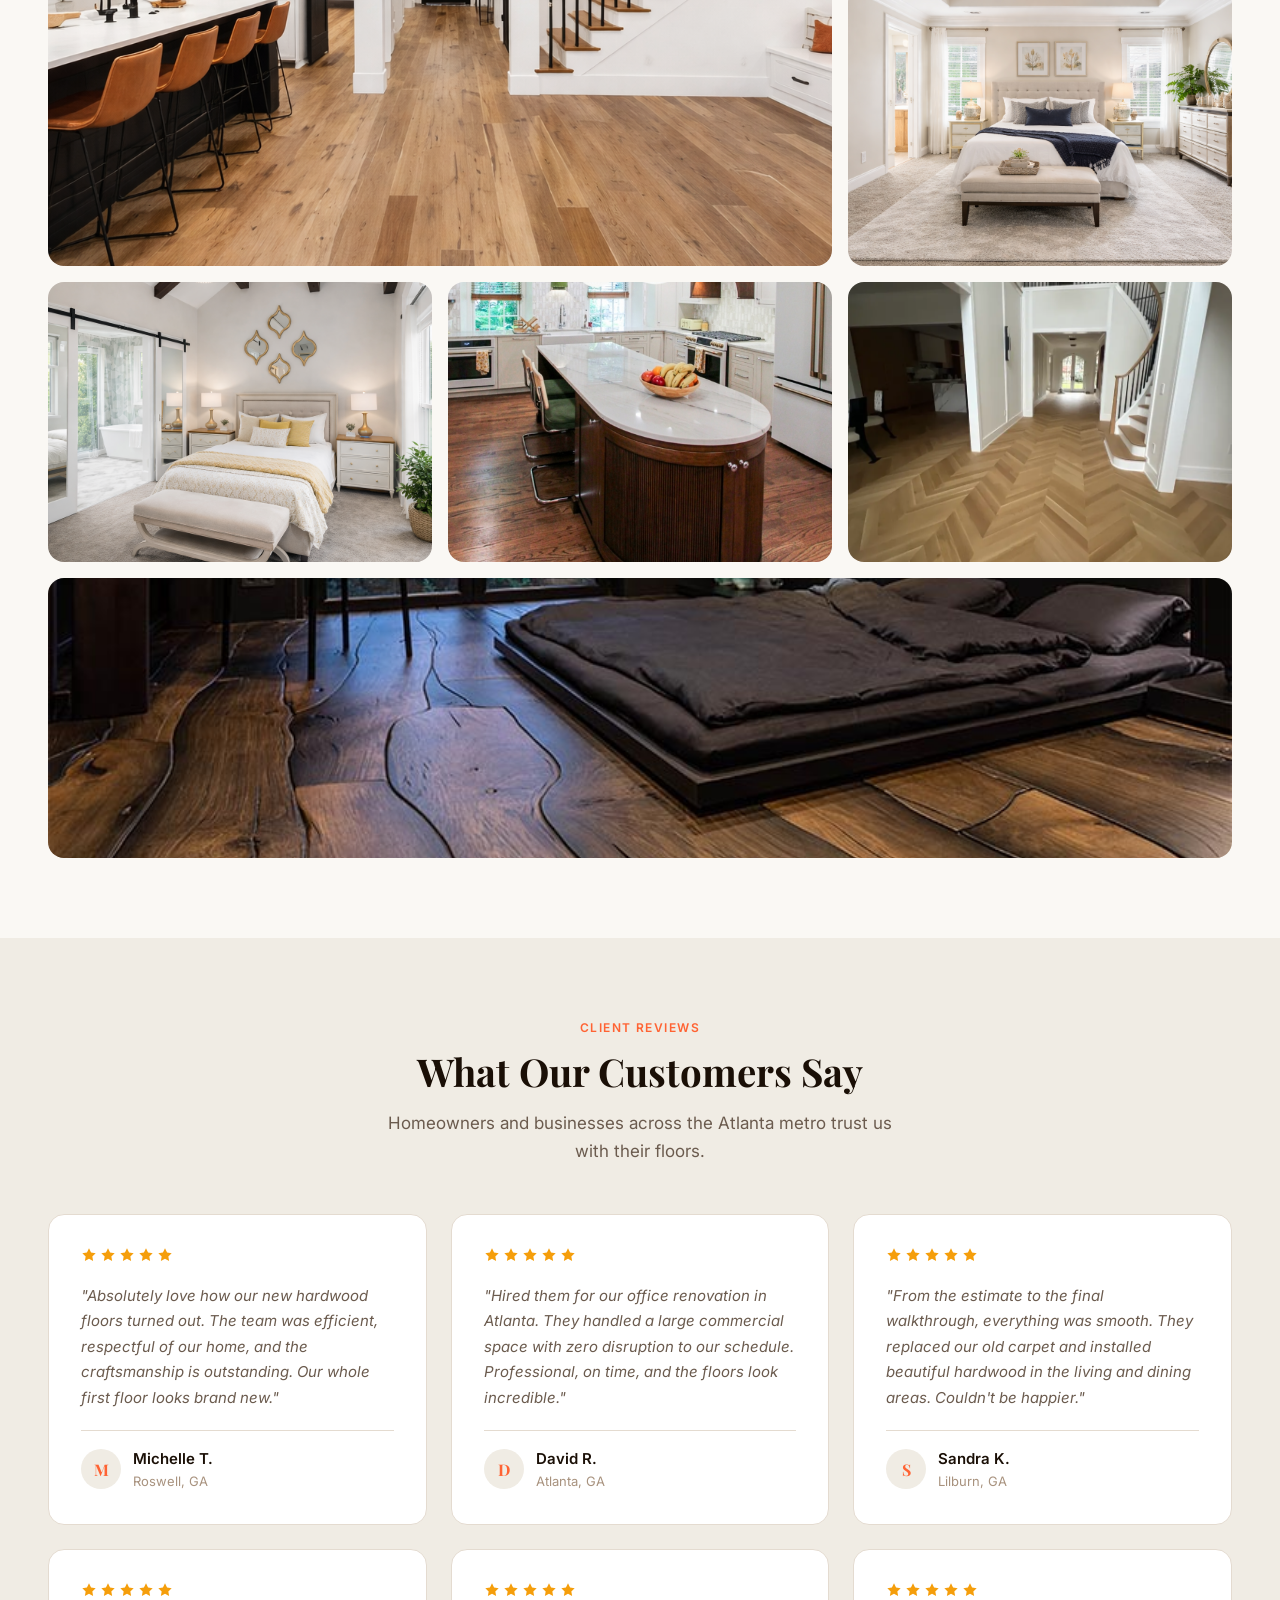
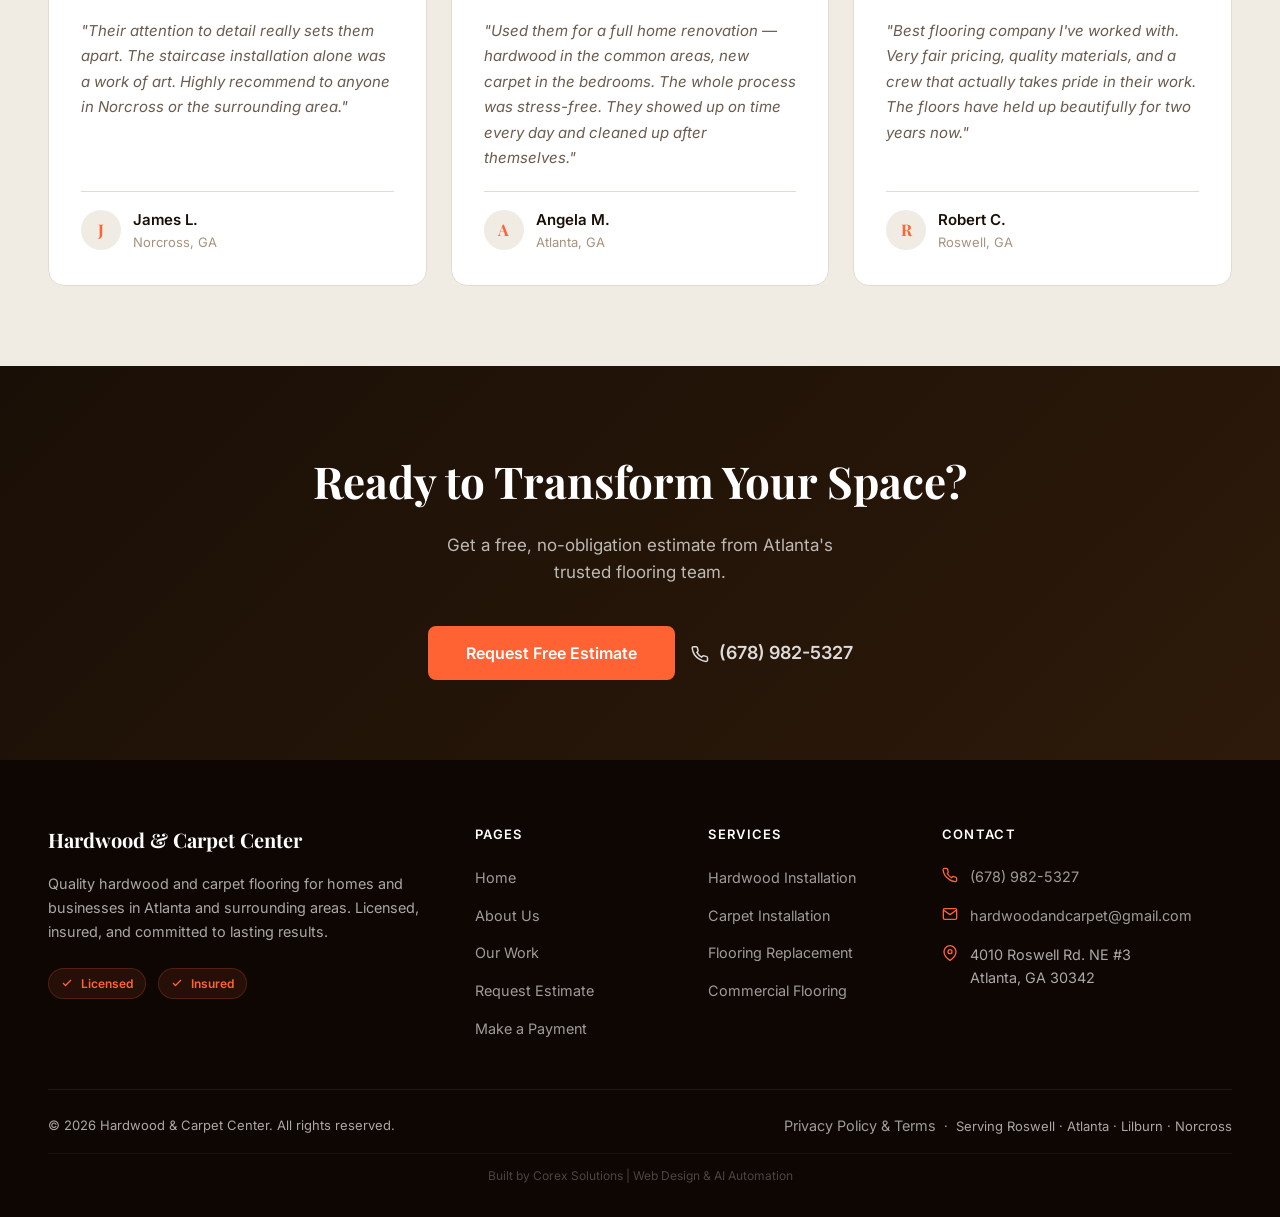
==== commit 038cdede: "Fix wrong email in JSON-LD schema and double-escaped footer separator on 3 pages Co-Authored-By: Cla" ====
--- a/index.html
+++ b/index.html
@@ -536,7 +536,7 @@
       <div class="footer__bottom">
         <p>© <span id="year">2025</span> Hardwood &amp; Carpet Center. All rights reserved.</p>
         <p><a href="privacy.html" class="footer__link">Privacy Policy &amp; Terms</a> &nbsp;·&nbsp; Serving Roswell · Atlanta · Lilburn · Norcross</p>
-        <p class="footer__credit"><a href="https://www.corexsolutions.net/" target="_blank" rel="noopener noreferrer" aria-label="Built by Corex Solutions">Built by Corex Solutions</a></p>
+        <p class="footer__credit"><a href="https://www.corexsolutions.net/" target="_blank" rel="noopener noreferrer" aria-label="Built by Corex Solutions">Built by Corex Solutions | Web Design &amp; AI Automation</a></p>
       </div>
     </div>
   </footer>
@@ -550,7 +550,7 @@
     "name": "Hardwood & Carpet Center",
     "url": "https://www.hardwoodandcarpet.com",
     "telephone": "+16789825327",
-    "email": "support@hardwoodcarpetcenter.com",
+    "email": "hardwoodandcarpet@gmail.com",
     "address": {
       "@type": "PostalAddress",
       "streetAddress": "4010 Roswell Rd. NE #3",
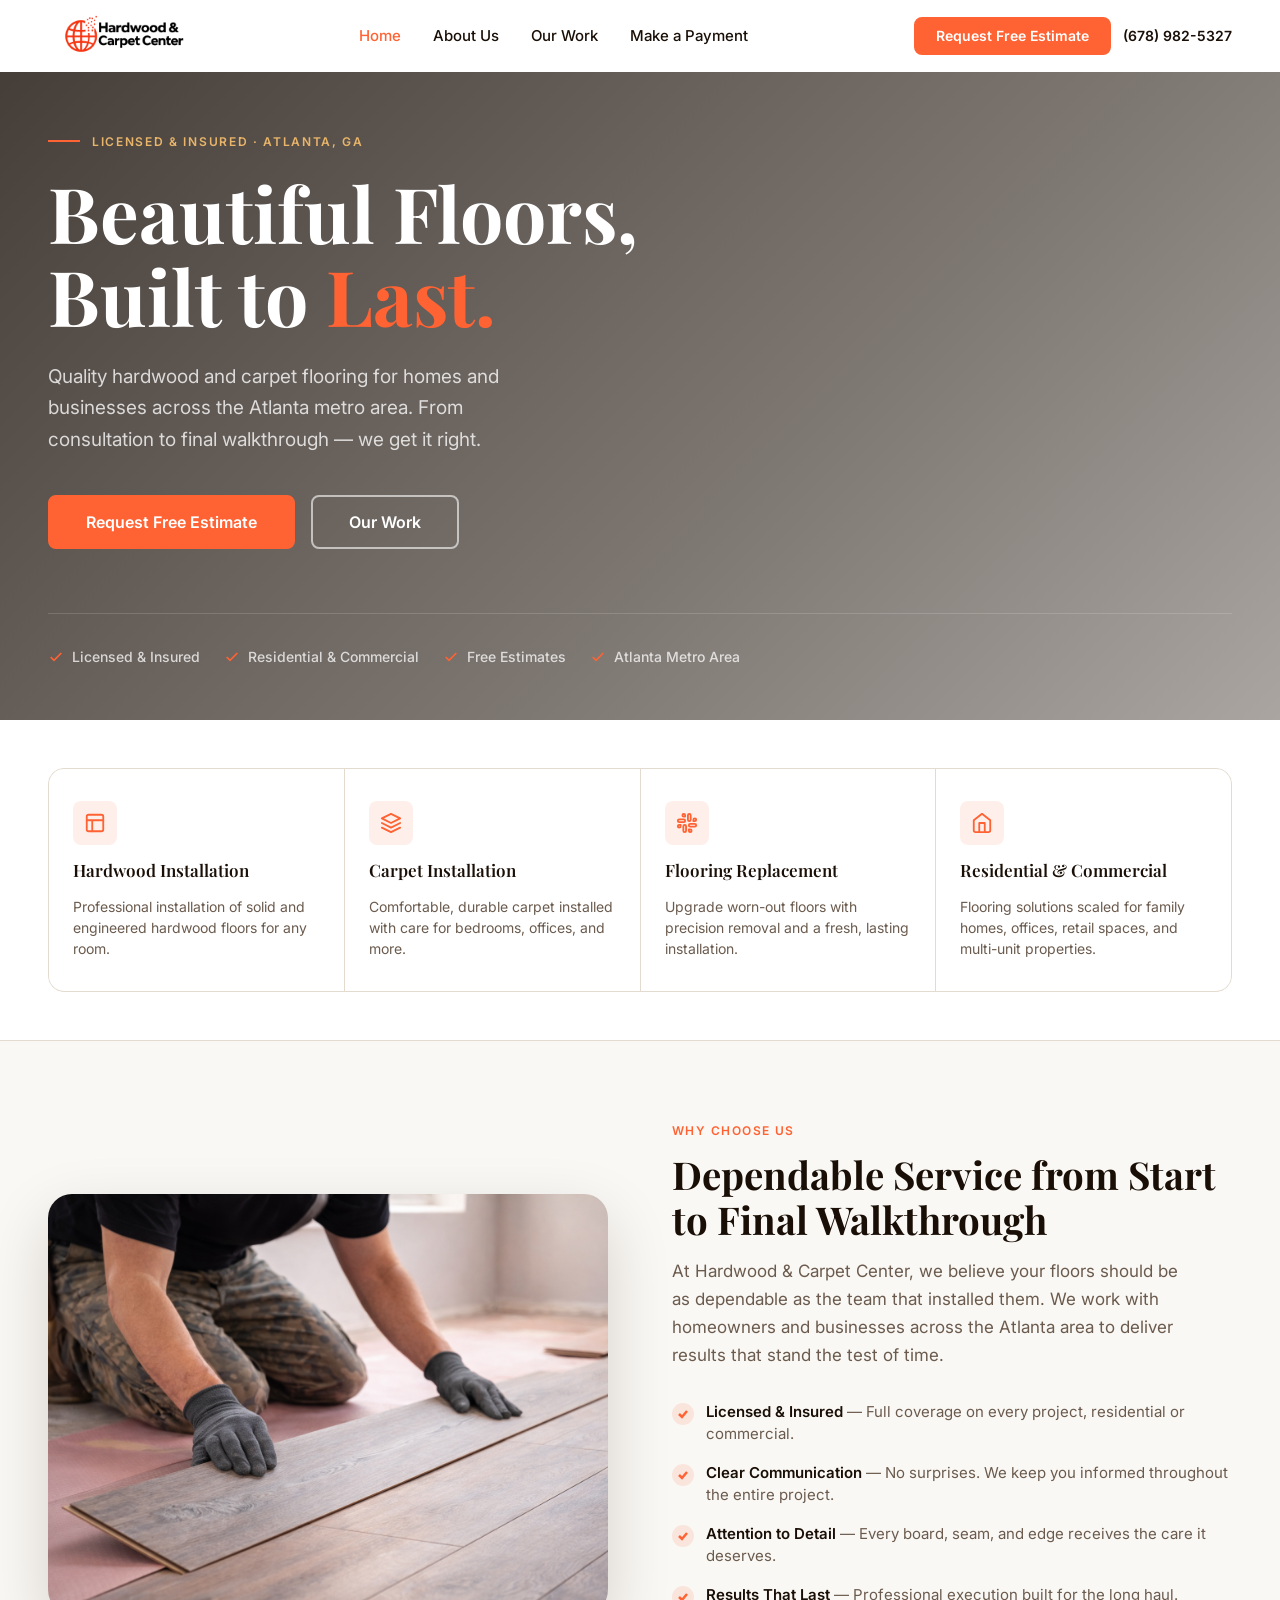
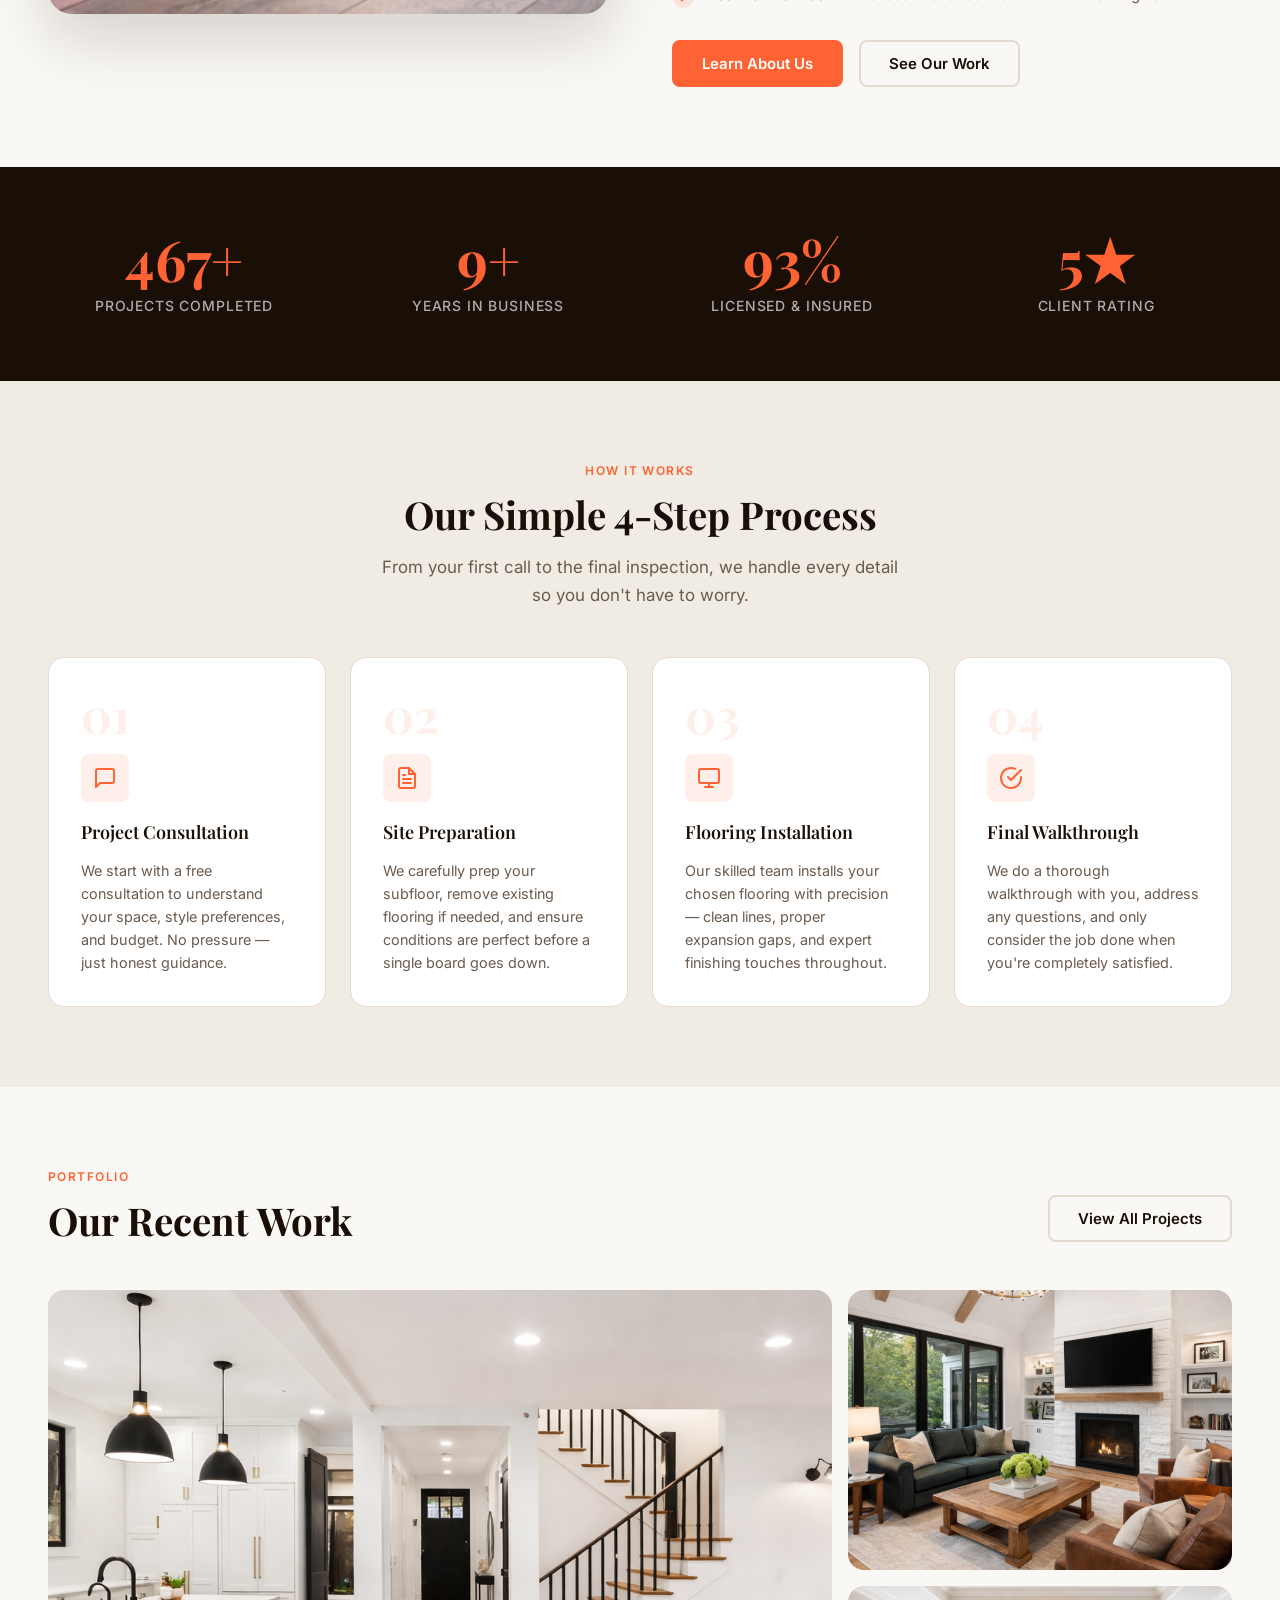
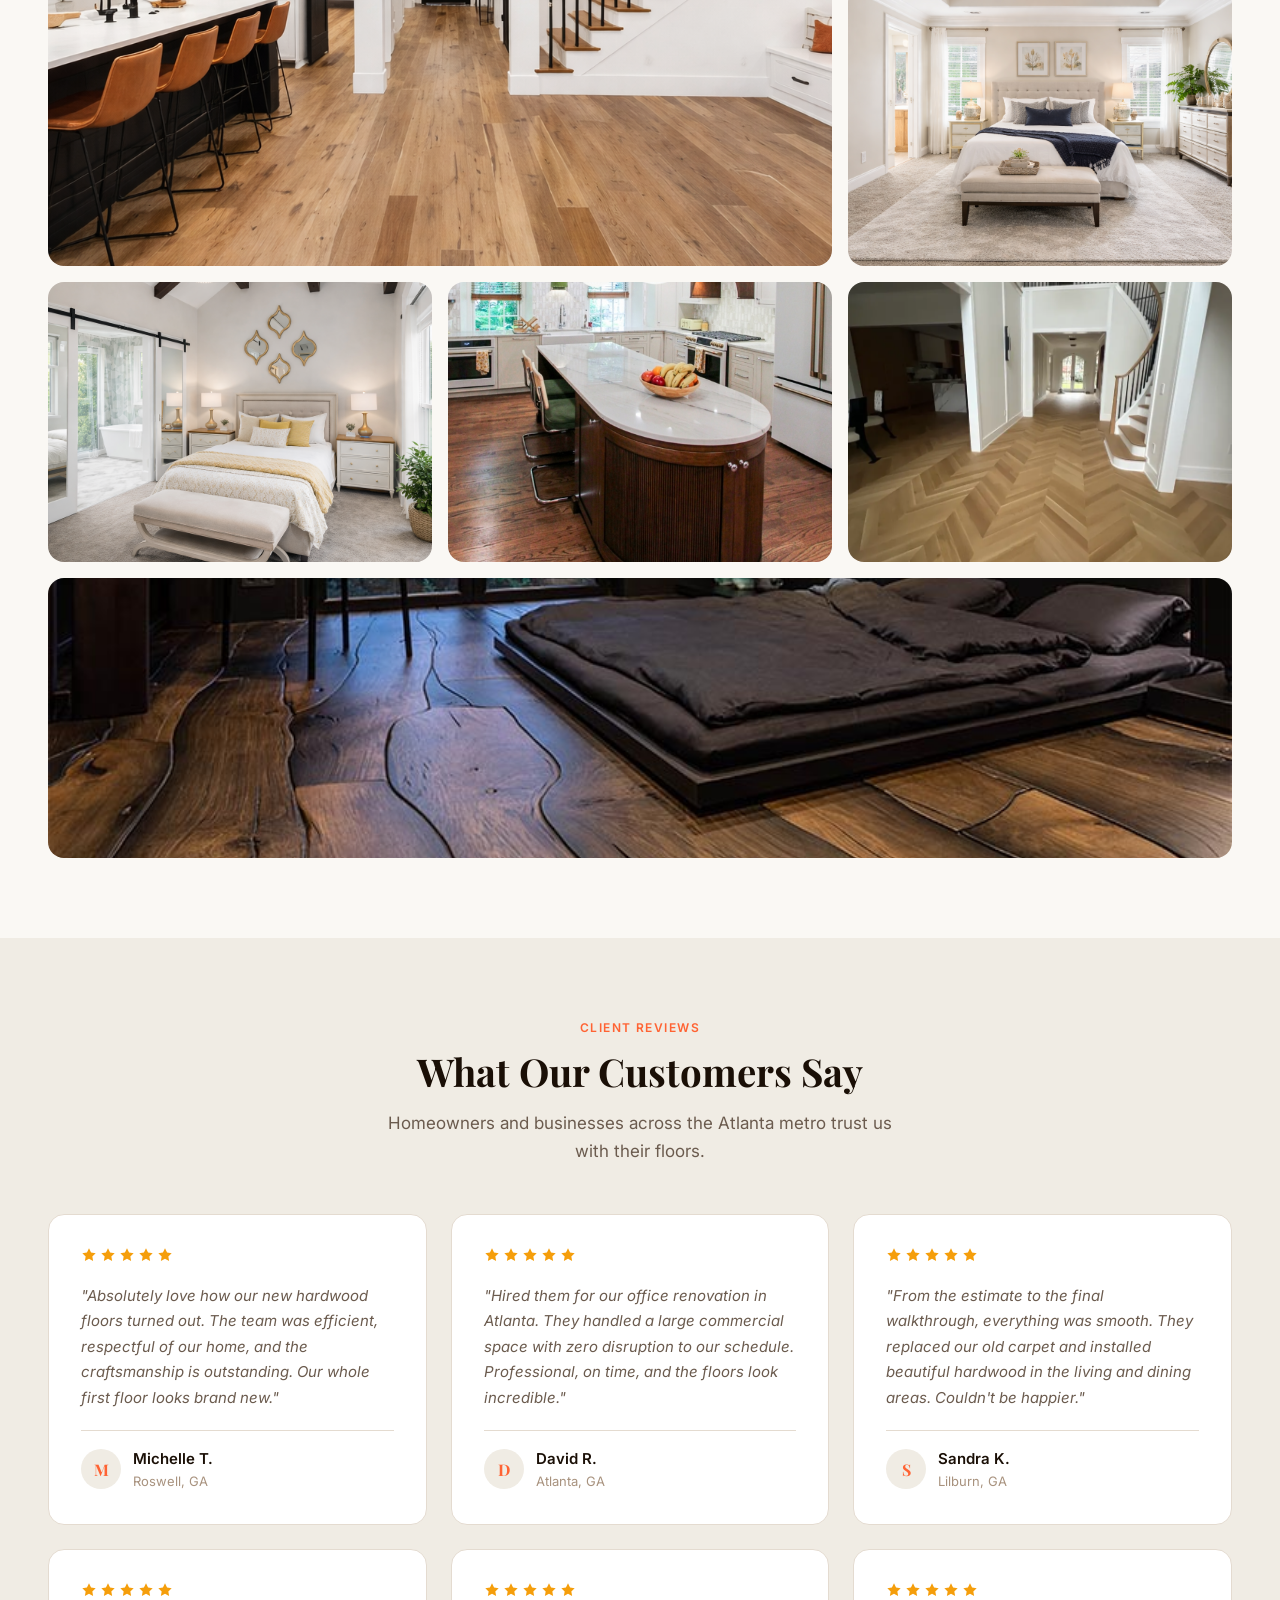
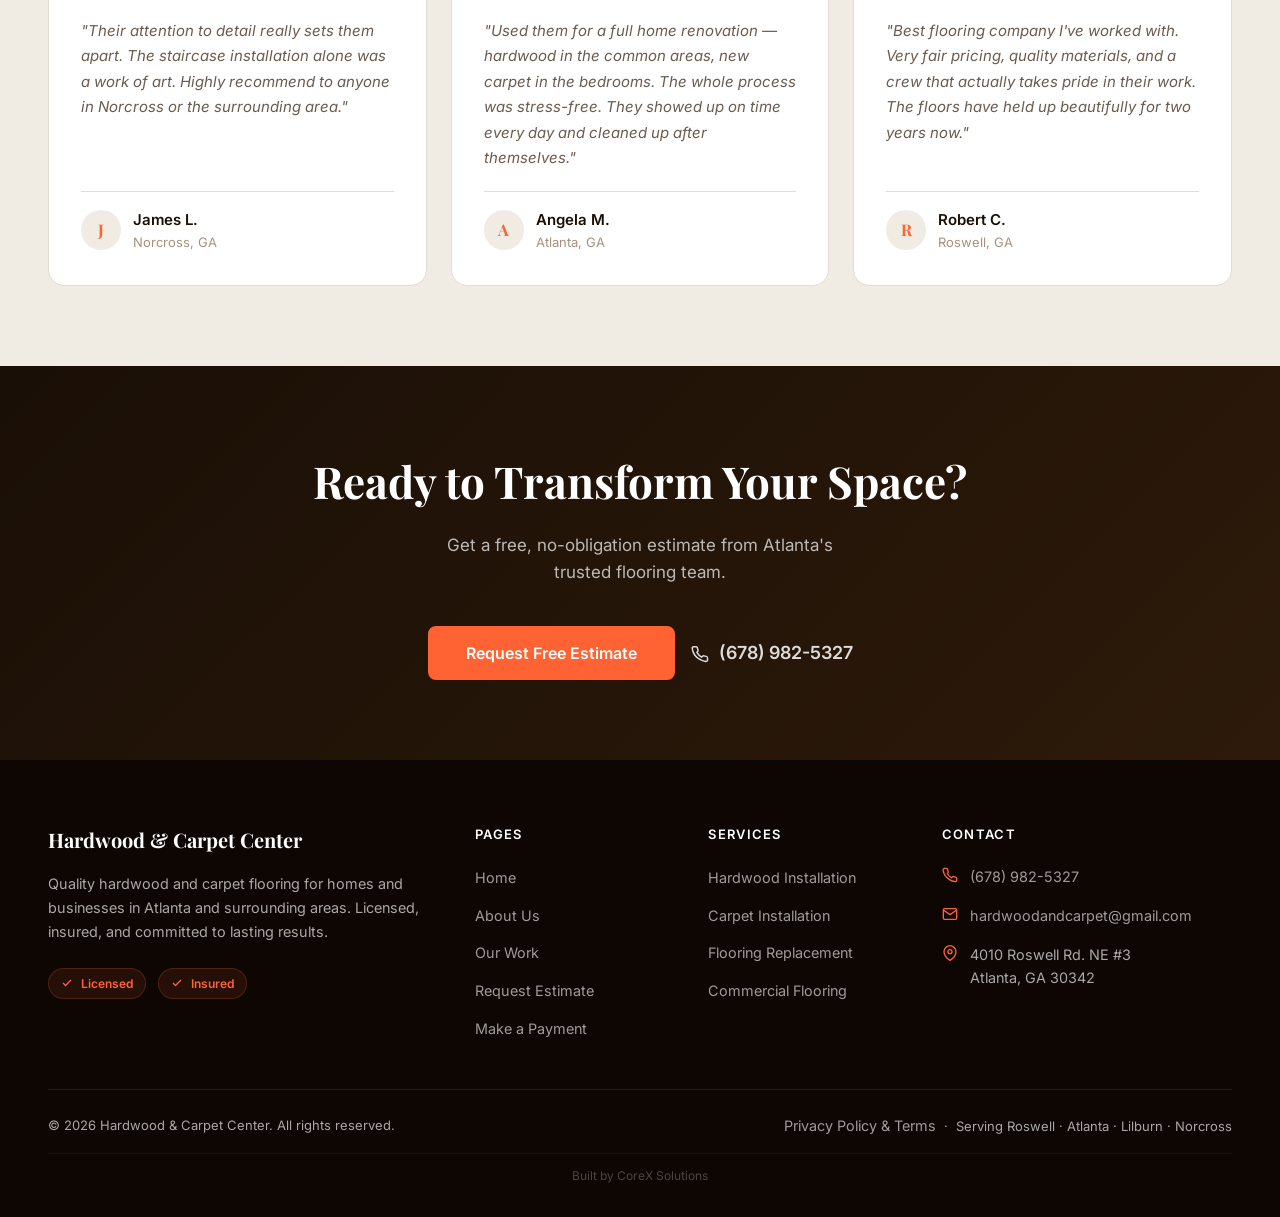
==== commit 4f2b8d9e: "Simplify footer attribution to Built by CoreX Solutions Removed '| Web Design & AI Automation' suffi" ====
--- a/index.html
+++ b/index.html
@@ -536,7 +536,7 @@
       <div class="footer__bottom">
         <p>© <span id="year">2025</span> Hardwood &amp; Carpet Center. All rights reserved.</p>
         <p><a href="privacy.html" class="footer__link">Privacy Policy &amp; Terms</a> &nbsp;·&nbsp; Serving Roswell · Atlanta · Lilburn · Norcross</p>
-        <p class="footer__credit"><a href="https://www.corexsolutions.net/" target="_blank" rel="noopener noreferrer" aria-label="Built by Corex Solutions">Built by Corex Solutions | Web Design &amp; AI Automation</a></p>
+        <p class="footer__credit"><a href="https://www.corexsolutions.net/" target="_blank" rel="noopener noreferrer" aria-label="Built by CoreX Solutions">Built by CoreX Solutions</a></p>
       </div>
     </div>
   </footer>
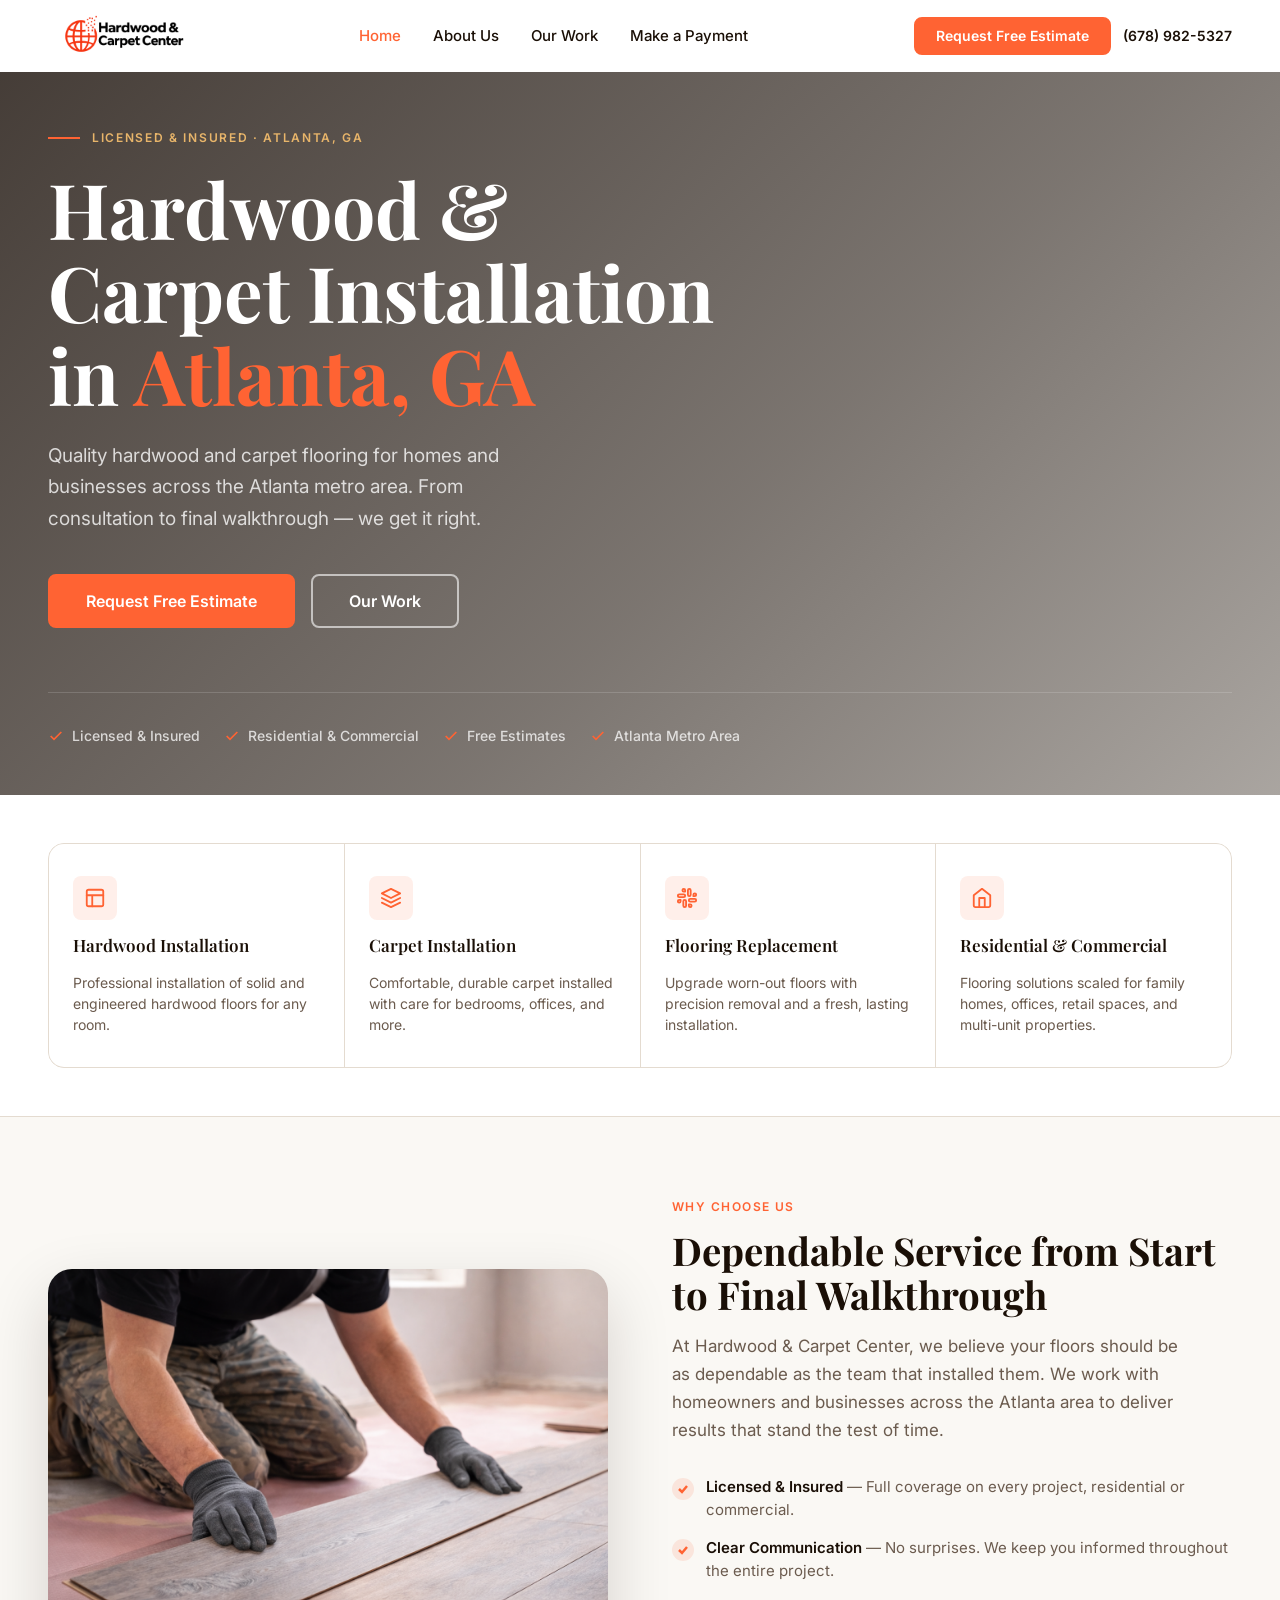
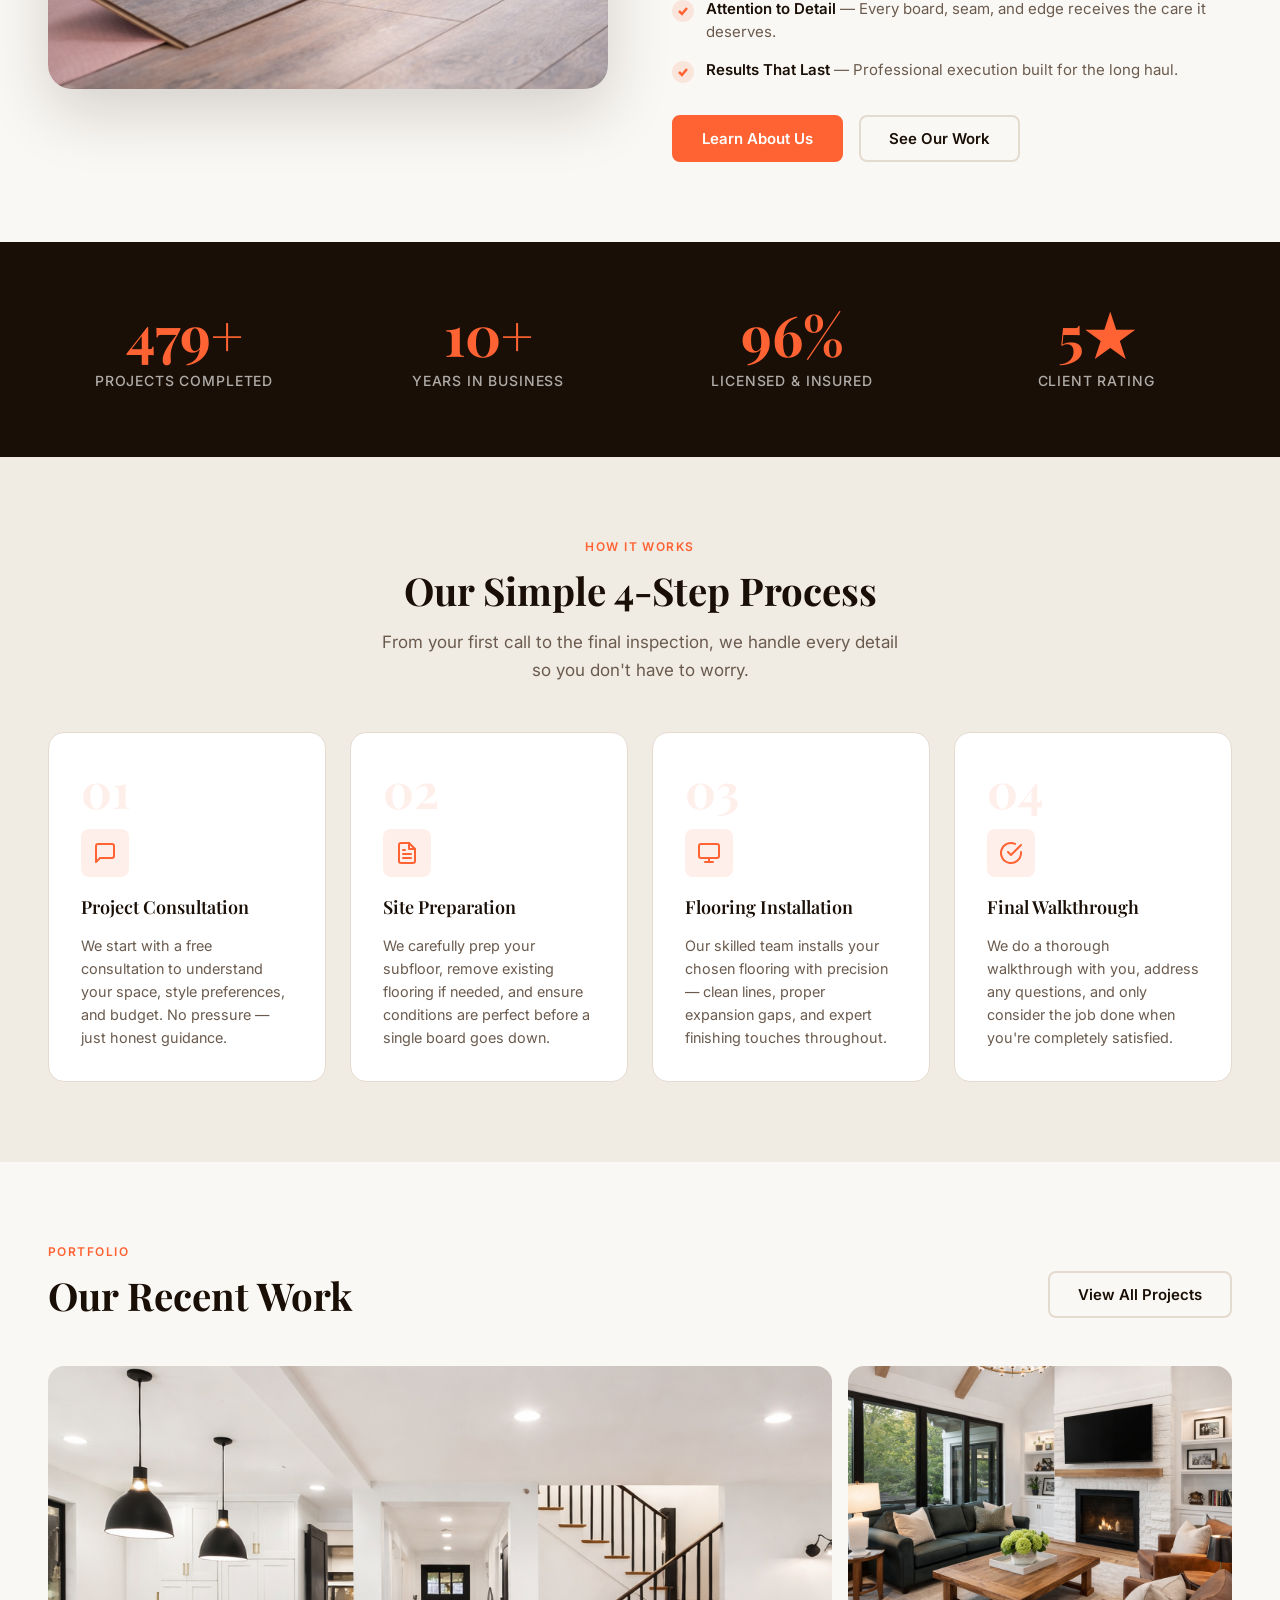
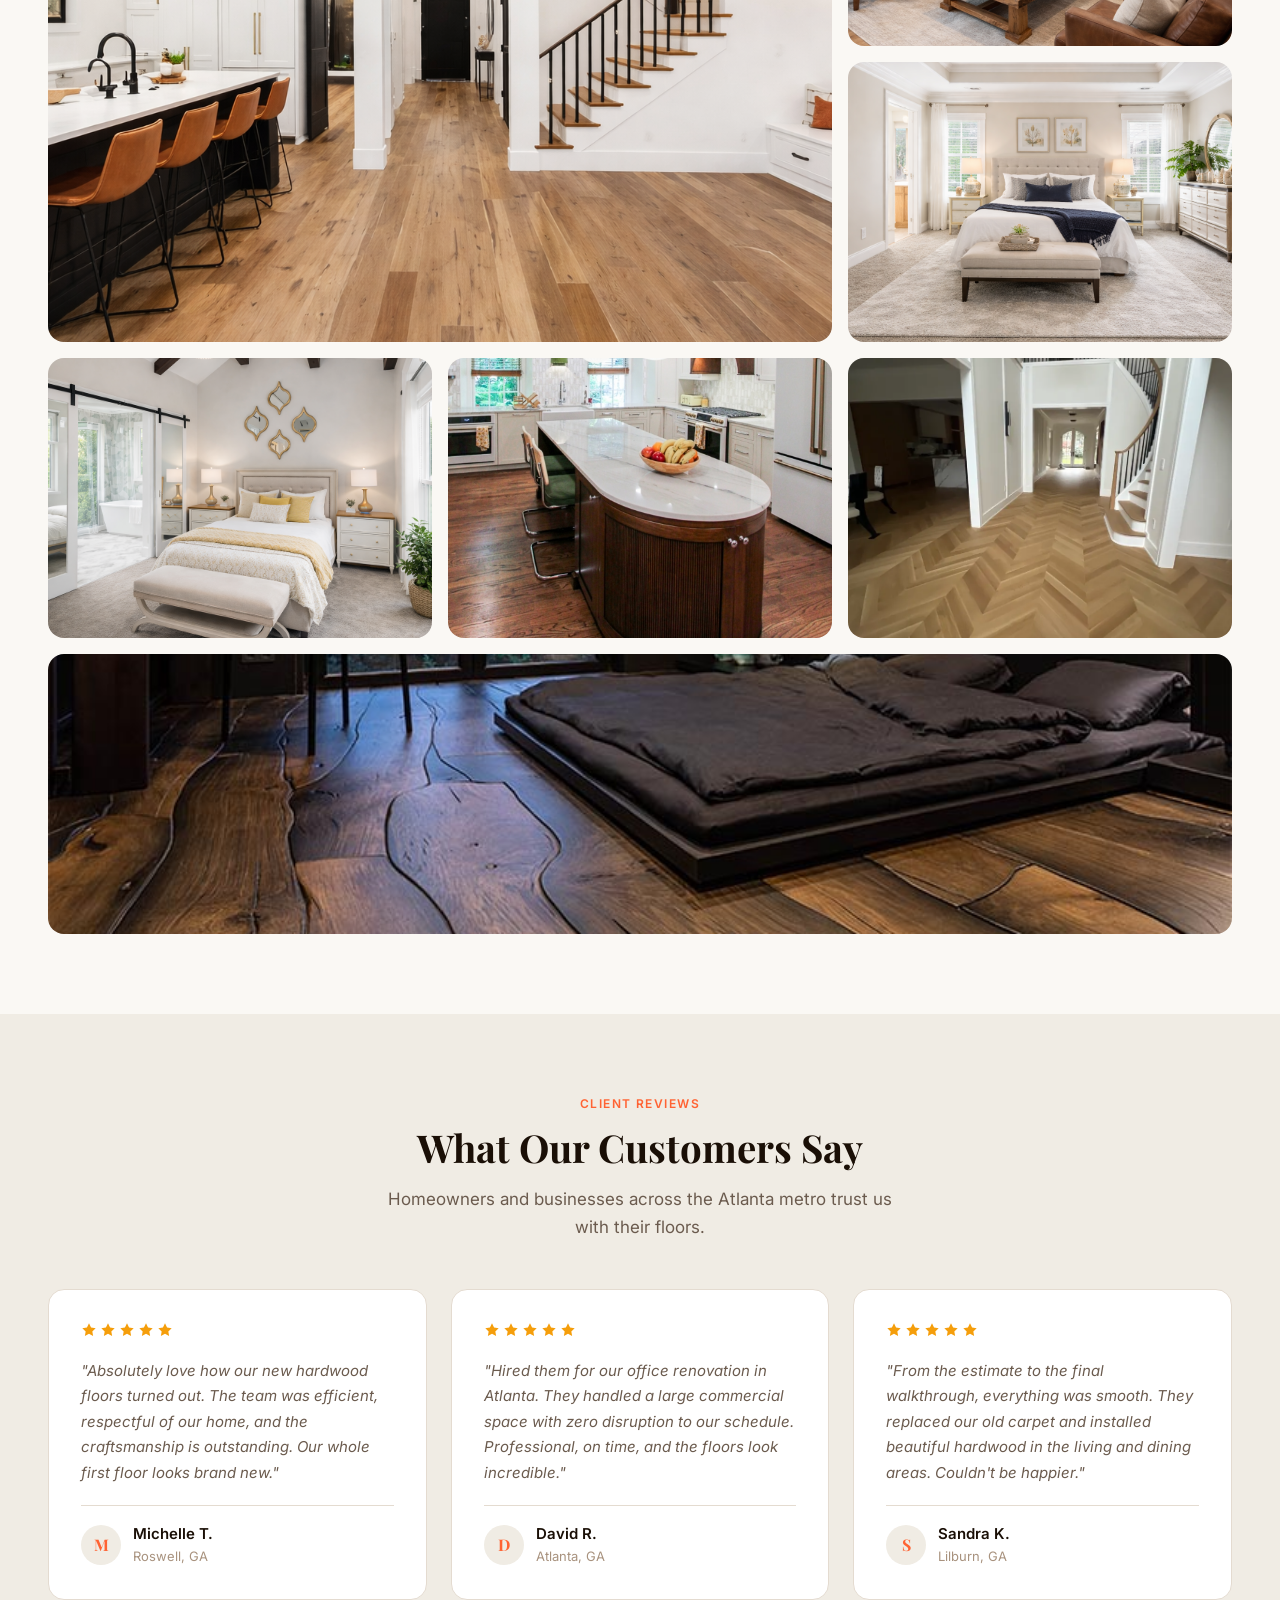
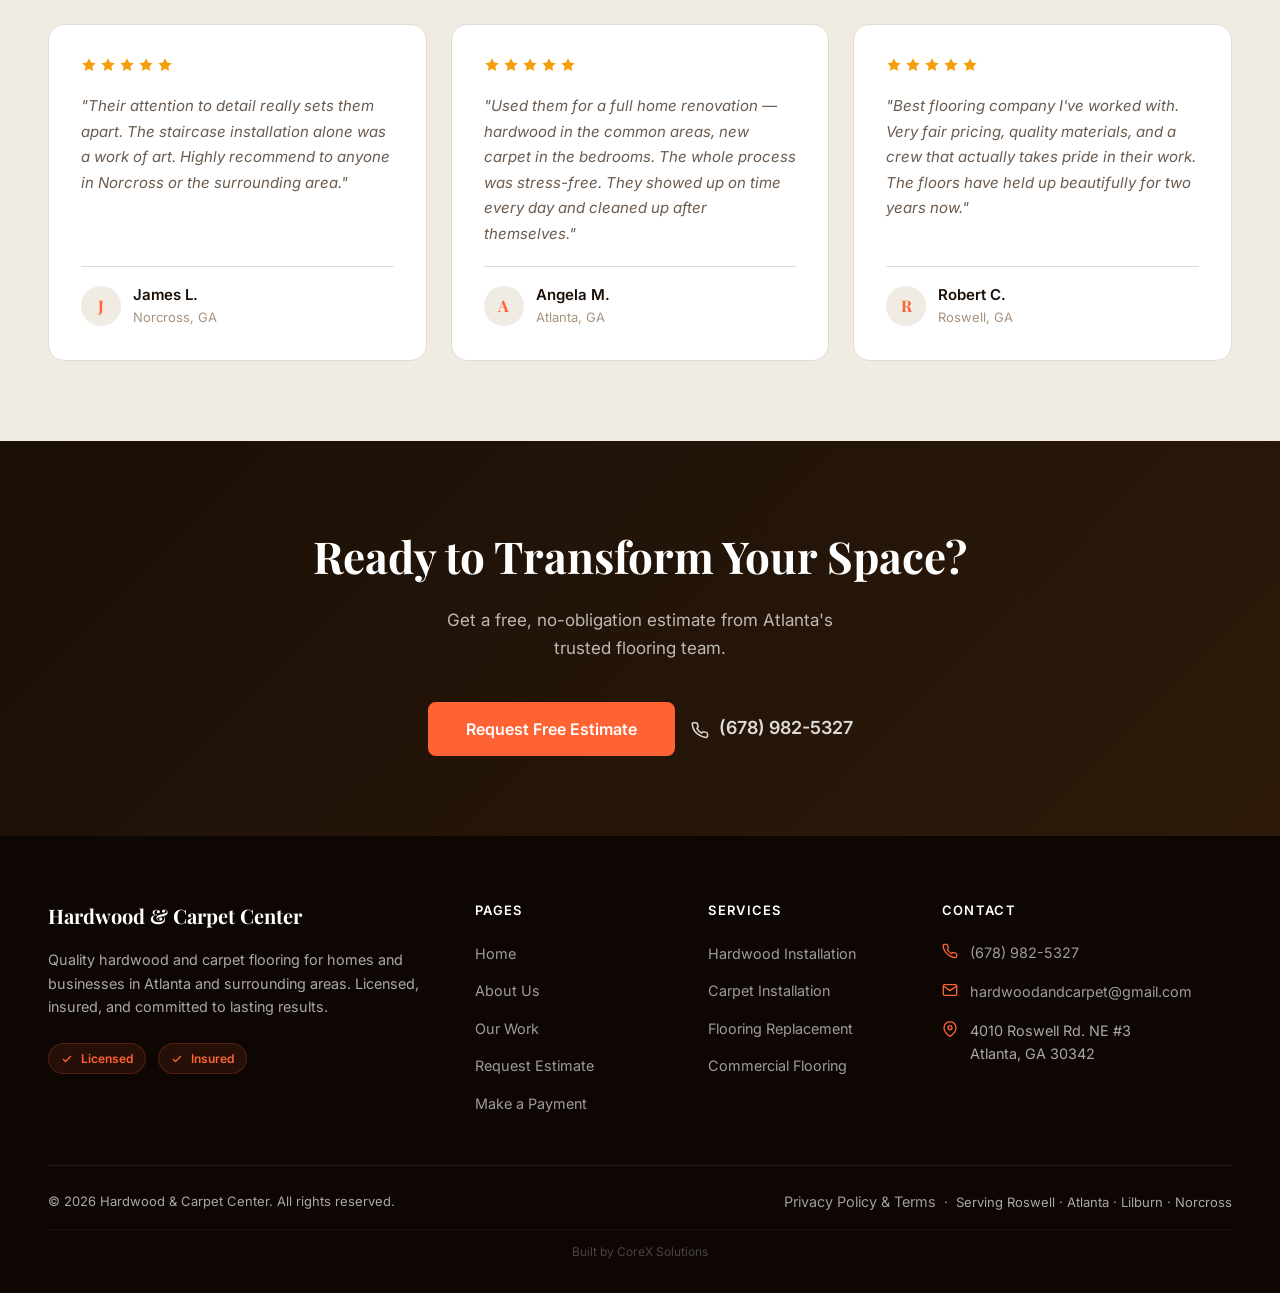
==== commit a5feb191: "Complete SEO pass — titles, meta, schema, favicon, GA4 placeholder, live Stripe link, sitemap, headi" ====
--- a/index.html
+++ b/index.html
@@ -3,24 +3,40 @@
 <head>
   <meta charset="UTF-8" />
   <meta name="viewport" content="width=device-width, initial-scale=1.0" />
-  <meta name="description" content="Hardwood & Carpet Center — Professional hardwood and carpet flooring installation for homes and businesses in Atlanta, GA and surrounding areas." />
+  <meta name="description" content="Hardwood & Carpet Center installs hardwood flooring and carpet for homeowners, insurance companies, and contractors across Metro Atlanta. Free estimates. Call (678) 982-5327." />
   <link rel="canonical" href="https://www.hardwoodandcarpet.com/" />
   <!-- Open Graph -->
   <meta property="og:type" content="website" />
+  <meta property="og:locale" content="en_US" />
   <meta property="og:site_name" content="Hardwood & Carpet Center" />
-  <meta property="og:title" content="Hardwood & Carpet Center | Atlanta's Flooring Experts" />
-  <meta property="og:description" content="Professional hardwood and carpet flooring installation for homes and businesses in Atlanta, GA and surrounding areas." />
+  <meta property="og:title" content="Hardwood & Carpet Center | Flooring Installation Atlanta, GA | Hardwood & Carpet" />
+  <meta property="og:description" content="Hardwood & Carpet Center installs hardwood flooring and carpet for homeowners, insurance companies, and contractors across Metro Atlanta. Free estimates. Call (678) 982-5327." />
   <meta property="og:url" content="https://www.hardwoodandcarpet.com/" />
   <meta property="og:image" content="https://www.hardwoodandcarpet.com/images/pic-1.jpg" />
   <!-- Twitter Card -->
   <meta name="twitter:card" content="summary_large_image" />
-  <meta name="twitter:title" content="Hardwood & Carpet Center | Atlanta's Flooring Experts" />
-  <meta name="twitter:description" content="Professional hardwood and carpet flooring installation for homes and businesses in Atlanta, GA and surrounding areas." />
+  <meta name="twitter:title" content="Hardwood & Carpet Center | Flooring Installation Atlanta, GA | Hardwood & Carpet" />
+  <meta name="twitter:description" content="Hardwood & Carpet Center installs hardwood flooring and carpet for homeowners, insurance companies, and contractors across Metro Atlanta. Free estimates. Call (678) 982-5327." />
   <meta name="twitter:image" content="https://www.hardwoodandcarpet.com/images/pic-1.jpg" />
-  <title>Hardwood & Carpet Center | Atlanta's Flooring Experts</title>
-  <link rel="stylesheet" href="css/style.css" />
+  <title>Hardwood & Carpet Center | Flooring Installation Atlanta, GA | Hardwood & Carpet</title>
+  <!-- Favicon -->
+  <link rel="icon" type="image/svg+xml" href="/images/favicon.svg" />
+  <link rel="icon" type="image/png" href="/images/favicon.png" />
+  <link rel="apple-touch-icon" href="/images/apple-touch-icon.png" />
+  <meta name="theme-color" content="#1a5c3a" />
+  <!-- Google Fonts -->
   <link rel="preconnect" href="https://fonts.googleapis.com" />
   <link rel="preconnect" href="https://fonts.gstatic.com" crossorigin />
+  <link rel="stylesheet" href="https://fonts.googleapis.com/css2?family=Playfair+Display:wght@400;600;700;800&family=Inter:wght@300;400;500;600;700&display=swap" />
+  <link rel="stylesheet" href="css/style.css" />
+  <!-- Google Analytics GA4 -->
+  <script async src="https://www.googletagmanager.com/gtag/js?id=G-XXXXXXXXXX"></script>
+  <script>
+    window.dataLayer = window.dataLayer || [];
+    function gtag(){dataLayer.push(arguments);}
+    gtag('js', new Date());
+    gtag('config', 'G-XXXXXXXXXX');
+  </script>
 </head>
 <body>
 
@@ -76,8 +92,8 @@
         <div class="container">
           <p class="hero__eyebrow">Licensed &amp; Insured · Atlanta, GA</p>
           <h1 class="hero__title">
-            Beautiful Floors,<br>
-            Built to <span>Last.</span>
+            Hardwood &amp; Carpet Installation<br>
+            in <span>Atlanta, GA</span>
           </h1>
           <p class="hero__subtitle">
             Quality hardwood and carpet flooring for homes and businesses across the Atlanta metro area. From consultation to final walkthrough — we get it right.
@@ -119,7 +135,7 @@
             <div class="service-item__icon" aria-hidden="true">
               <svg width="22" height="22" viewBox="0 0 24 24" fill="none" stroke="currentColor" stroke-width="2" stroke-linecap="round" stroke-linejoin="round"><rect x="3" y="3" width="18" height="18" rx="2"/><path d="M3 9h18M9 21V9"/></svg>
             </div>
-            <h3 class="service-item__title">Hardwood Installation</h3>
+            <h2 class="service-item__title">Hardwood Installation</h2>
             <p class="service-item__desc">Professional installation of solid and engineered hardwood floors for any room.</p>
           </div>
 
@@ -127,7 +143,7 @@
             <div class="service-item__icon" aria-hidden="true">
               <svg width="22" height="22" viewBox="0 0 24 24" fill="none" stroke="currentColor" stroke-width="2" stroke-linecap="round" stroke-linejoin="round"><path d="M12 2L2 7l10 5 10-5-10-5z"/><path d="M2 17l10 5 10-5"/><path d="M2 12l10 5 10-5"/></svg>
             </div>
-            <h3 class="service-item__title">Carpet Installation</h3>
+            <h2 class="service-item__title">Carpet Installation</h2>
             <p class="service-item__desc">Comfortable, durable carpet installed with care for bedrooms, offices, and more.</p>
           </div>
 
@@ -135,7 +151,7 @@
             <div class="service-item__icon" aria-hidden="true">
               <svg width="22" height="22" viewBox="0 0 24 24" fill="none" stroke="currentColor" stroke-width="2" stroke-linecap="round" stroke-linejoin="round"><path d="M14.5 10c-.83 0-1.5-.67-1.5-1.5v-5c0-.83.67-1.5 1.5-1.5s1.5.67 1.5 1.5v5c0 .83-.67 1.5-1.5 1.5z"/><path d="M20.5 10H19V8.5c0-.83.67-1.5 1.5-1.5s1.5.67 1.5 1.5-.67 1.5-1.5 1.5z"/><path d="M9.5 14c.83 0 1.5.67 1.5 1.5v5c0 .83-.67 1.5-1.5 1.5S8 21.33 8 20.5v-5c0-.83.67-1.5 1.5-1.5z"/><path d="M3.5 14H5v1.5c0 .83-.67 1.5-1.5 1.5S2 16.33 2 15.5 2.67 14 3.5 14z"/><path d="M14 14.5c0-.83.67-1.5 1.5-1.5h5c.83 0 1.5.67 1.5 1.5s-.67 1.5-1.5 1.5h-5c-.83 0-1.5-.67-1.5-1.5z"/><path d="M15.5 19H14v1.5c0 .83.67 1.5 1.5 1.5s1.5-.67 1.5-1.5-.67-1.5-1.5-1.5z"/><path d="M10 9.5C10 8.67 9.33 8 8.5 8h-5C2.67 8 2 8.67 2 9.5S2.67 11 3.5 11h5c.83 0 1.5-.67 1.5-1.5z"/><path d="M8.5 5H10V3.5C10 2.67 9.33 2 8.5 2S7 2.67 7 3.5 7.67 5 8.5 5z"/></svg>
             </div>
-            <h3 class="service-item__title">Flooring Replacement</h3>
+            <h2 class="service-item__title">Flooring Replacement</h2>
             <p class="service-item__desc">Upgrade worn-out floors with precision removal and a fresh, lasting installation.</p>
           </div>
 
@@ -143,7 +159,7 @@
             <div class="service-item__icon" aria-hidden="true">
               <svg width="22" height="22" viewBox="0 0 24 24" fill="none" stroke="currentColor" stroke-width="2" stroke-linecap="round" stroke-linejoin="round"><path d="M3 9l9-7 9 7v11a2 2 0 0 1-2 2H5a2 2 0 0 1-2-2z"/><polyline points="9 22 9 12 15 12 15 22"/></svg>
             </div>
-            <h3 class="service-item__title">Residential &amp; Commercial</h3>
+            <h2 class="service-item__title">Residential &amp; Commercial</h2>
             <p class="service-item__desc">Flooring solutions scaled for family homes, offices, retail spaces, and multi-unit properties.</p>
           </div>
 
@@ -549,25 +565,24 @@
     "@type": "FlooringStore",
     "name": "Hardwood & Carpet Center",
     "url": "https://www.hardwoodandcarpet.com",
-    "telephone": "+16789825327",
+    "logo": "https://www.hardwoodandcarpet.com/images/logo.png",
+    "image": "https://www.hardwoodandcarpet.com/images/pic-1.jpg",
+    "description": "Hardwood & Carpet Center provides professional hardwood flooring and carpet installation services for homeowners, insurance companies, and general contractors across Metro Atlanta, Georgia.",
+    "telephone": "(678) 982-5327",
     "email": "hardwoodandcarpet@gmail.com",
     "address": {
       "@type": "PostalAddress",
-      "streetAddress": "4010 Roswell Rd. NE #3",
+      "streetAddress": "4010 Roswell Rd NE #3",
       "addressLocality": "Atlanta",
       "addressRegion": "GA",
       "postalCode": "30342",
       "addressCountry": "US"
     },
-    "areaServed": [
-      { "@type": "City", "name": "Atlanta" },
-      { "@type": "City", "name": "Roswell" },
-      { "@type": "City", "name": "Norcross" },
-      { "@type": "City", "name": "Lilburn" }
-    ],
-    "description": "Professional hardwood and carpet flooring installation for homes and businesses in Atlanta, GA and surrounding areas. Licensed and insured.",
-    "image": "https://www.hardwoodandcarpet.com/images/pic-1.jpg",
-    "priceRange": "$$",
+    "geo": {
+      "@type": "GeoCoordinates",
+      "latitude": "33.8823",
+      "longitude": "-84.3677"
+    },
     "openingHoursSpecification": [
       {
         "@type": "OpeningHoursSpecification",
@@ -579,9 +594,69 @@
         "@type": "OpeningHoursSpecification",
         "dayOfWeek": "Saturday",
         "opens": "09:00",
-        "closes": "16:00"
+        "closes": "15:00"
       }
-    ]
+    ],
+    "areaServed": [
+      {"@type": "City", "name": "Atlanta"},
+      {"@type": "City", "name": "Sandy Springs"},
+      {"@type": "City", "name": "Buckhead"},
+      {"@type": "City", "name": "Dunwoody"},
+      {"@type": "City", "name": "Roswell"},
+      {"@type": "City", "name": "Alpharetta"},
+      {"@type": "City", "name": "Marietta"},
+      {"@type": "City", "name": "Decatur"},
+      {"@type": "City", "name": "Johns Creek"},
+      {"@type": "City", "name": "Norcross"},
+      {"@type": "City", "name": "Brookhaven"},
+      {"@type": "City", "name": "Smyrna"},
+      {"@type": "City", "name": "Vinings"},
+      {"@type": "City", "name": "East Cobb"}
+    ],
+    "hasOfferCatalog": {
+      "@type": "OfferCatalog",
+      "name": "Flooring Services",
+      "itemListElement": [
+        {
+          "@type": "Offer",
+          "itemOffered": {
+            "@type": "Service",
+            "name": "Hardwood Flooring Installation",
+            "description": "Professional hardwood floor installation for residential and commercial properties across Metro Atlanta."
+          }
+        },
+        {
+          "@type": "Offer",
+          "itemOffered": {
+            "@type": "Service",
+            "name": "Carpet Installation",
+            "description": "Expert carpet installation for homeowners, insurance claims, and commercial contractors in Metro Atlanta."
+          }
+        },
+        {
+          "@type": "Offer",
+          "itemOffered": {
+            "@type": "Service",
+            "name": "Flooring Replacement",
+            "description": "Full flooring replacement services including removal and disposal of old flooring."
+          }
+        },
+        {
+          "@type": "Offer",
+          "itemOffered": {
+            "@type": "Service",
+            "name": "Insurance Flooring Restoration",
+            "description": "Flooring replacement and restoration services for insurance claims. We work directly with insurance companies and adjusters across Metro Atlanta."
+          }
+        }
+      ]
+    },
+    "sameAs": [
+      "https://www.facebook.com/hardwoodandcarpetcenter"
+    ],
+    "priceRange": "$$",
+    "paymentAccepted": "Cash, Credit Card, Insurance",
+    "currenciesAccepted": "USD"
   }
   </script>
 </body>
--- a/css/style.css
+++ b/css/style.css
@@ -1,9 +1,6 @@
 /* ============================================================
    HARDWOOD & CARPET CENTER — Global Stylesheet
    ============================================================ */
-
-/* ---- Google Fonts ---- */
-@import url('https://fonts.googleapis.com/css2?family=Playfair+Display:wght@400;500;600;700&family=Inter:wght@300;400;500;600&display=swap');
 
 /* ---- Design Tokens ---- */
 :root {
@@ -1349,7 +1346,7 @@
   padding: var(--space-12) var(--space-6);
 }
 .legal-body h2 {
-  font-family: var(--font-serif);
+  font-family: var(--font-heading);
   font-size: 1.5rem;
   font-weight: 700;
   color: var(--color-primary);
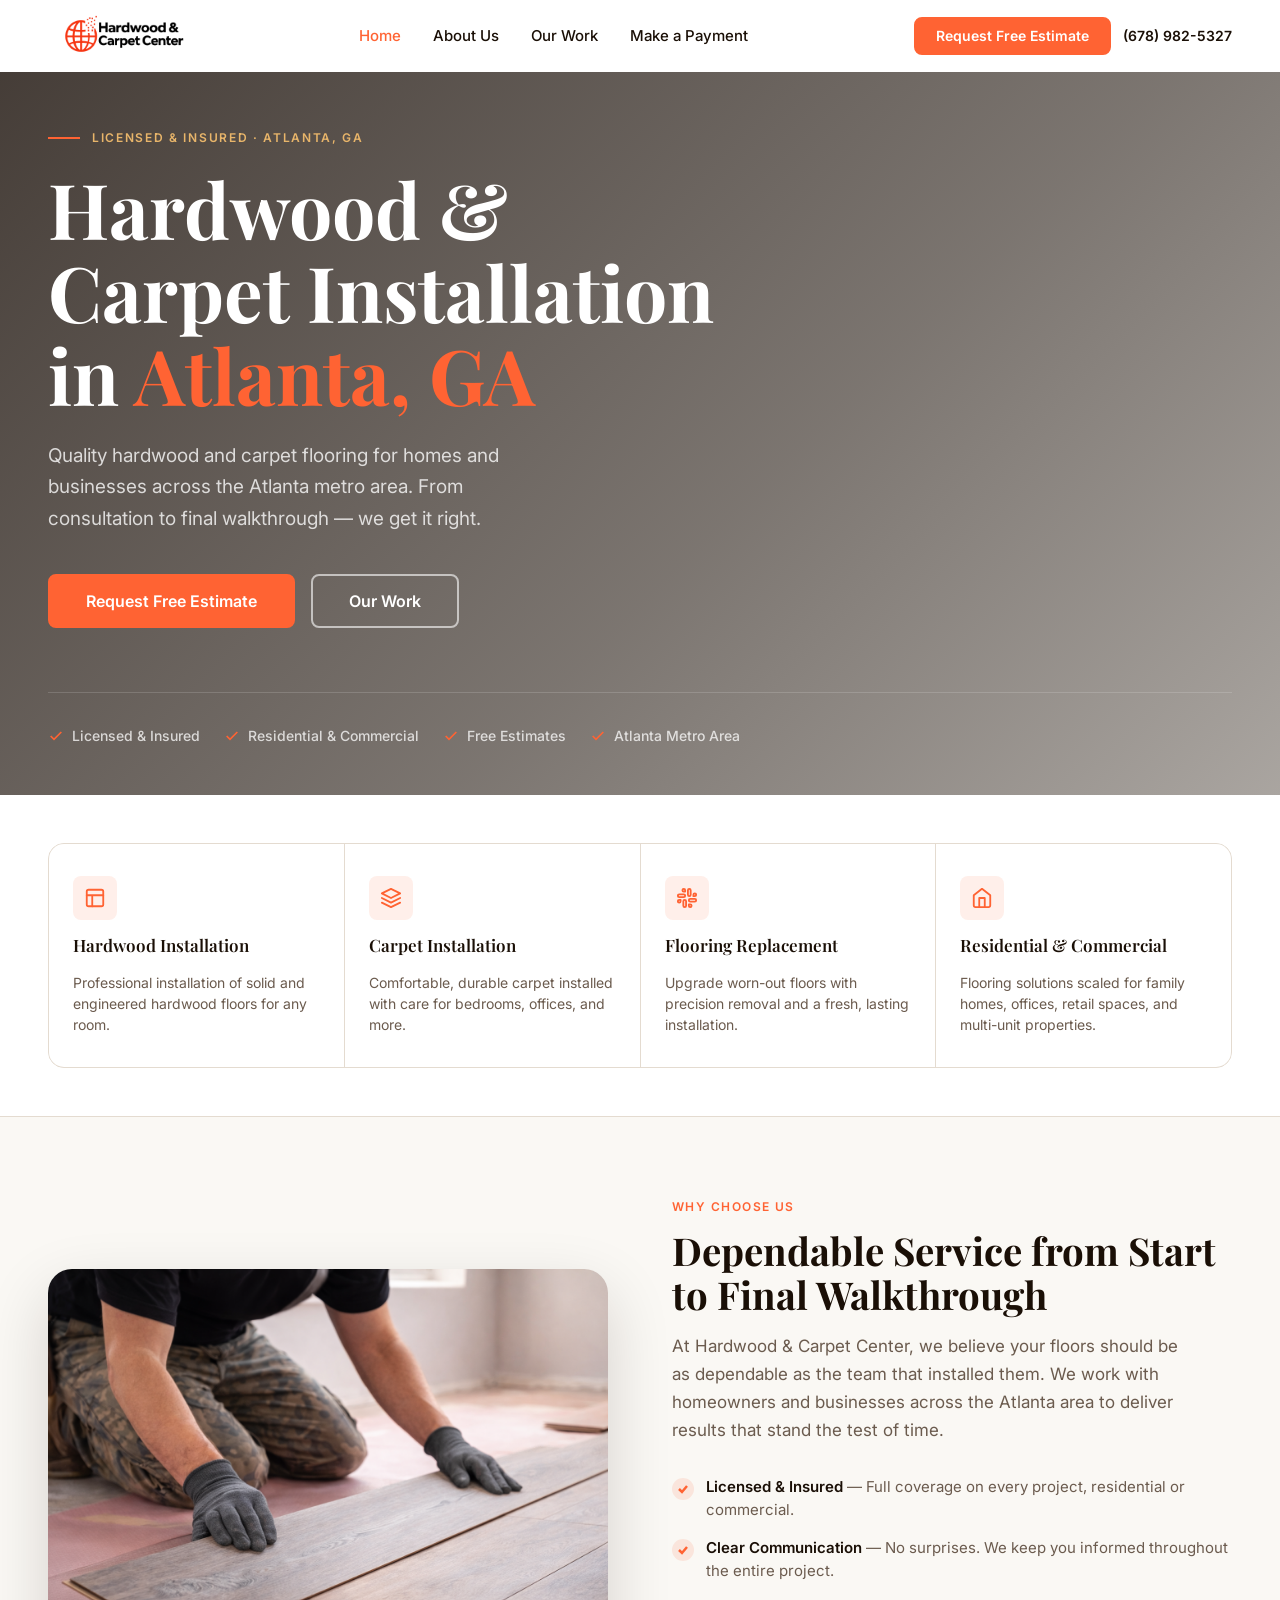
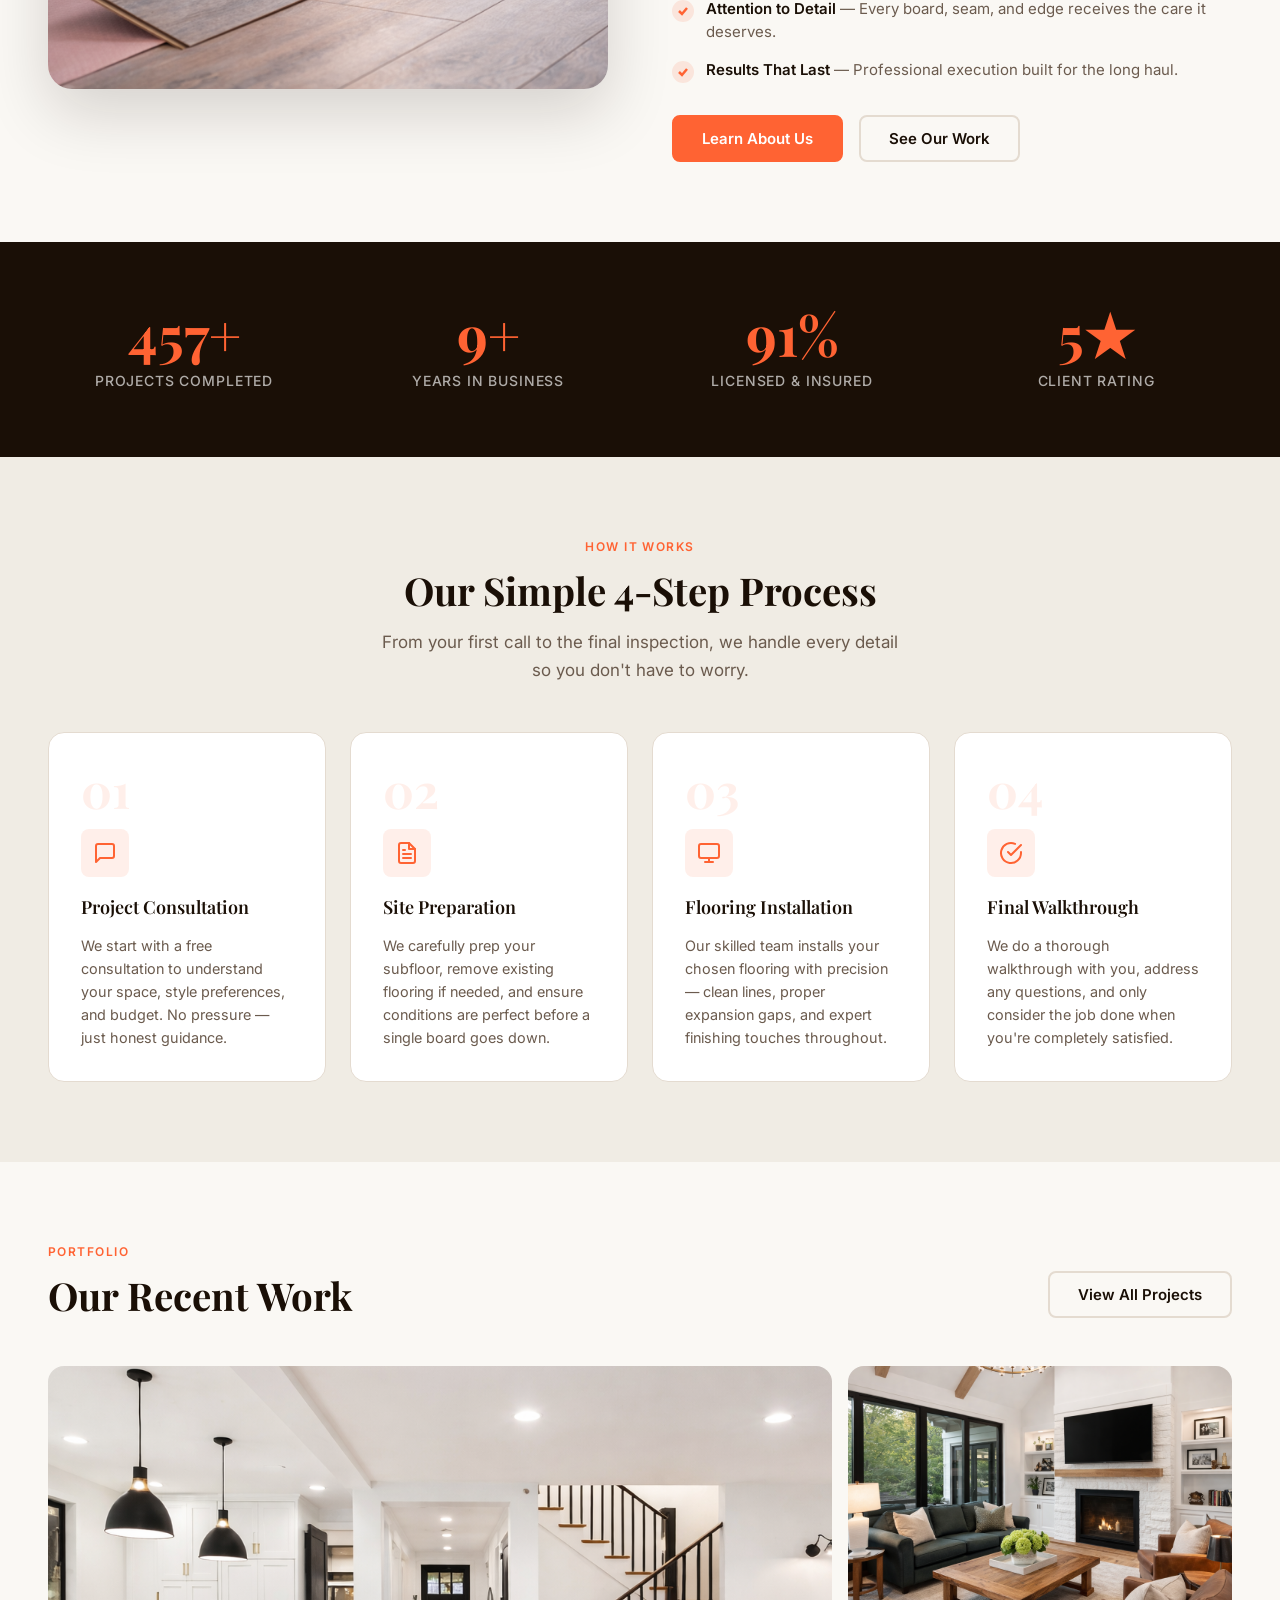
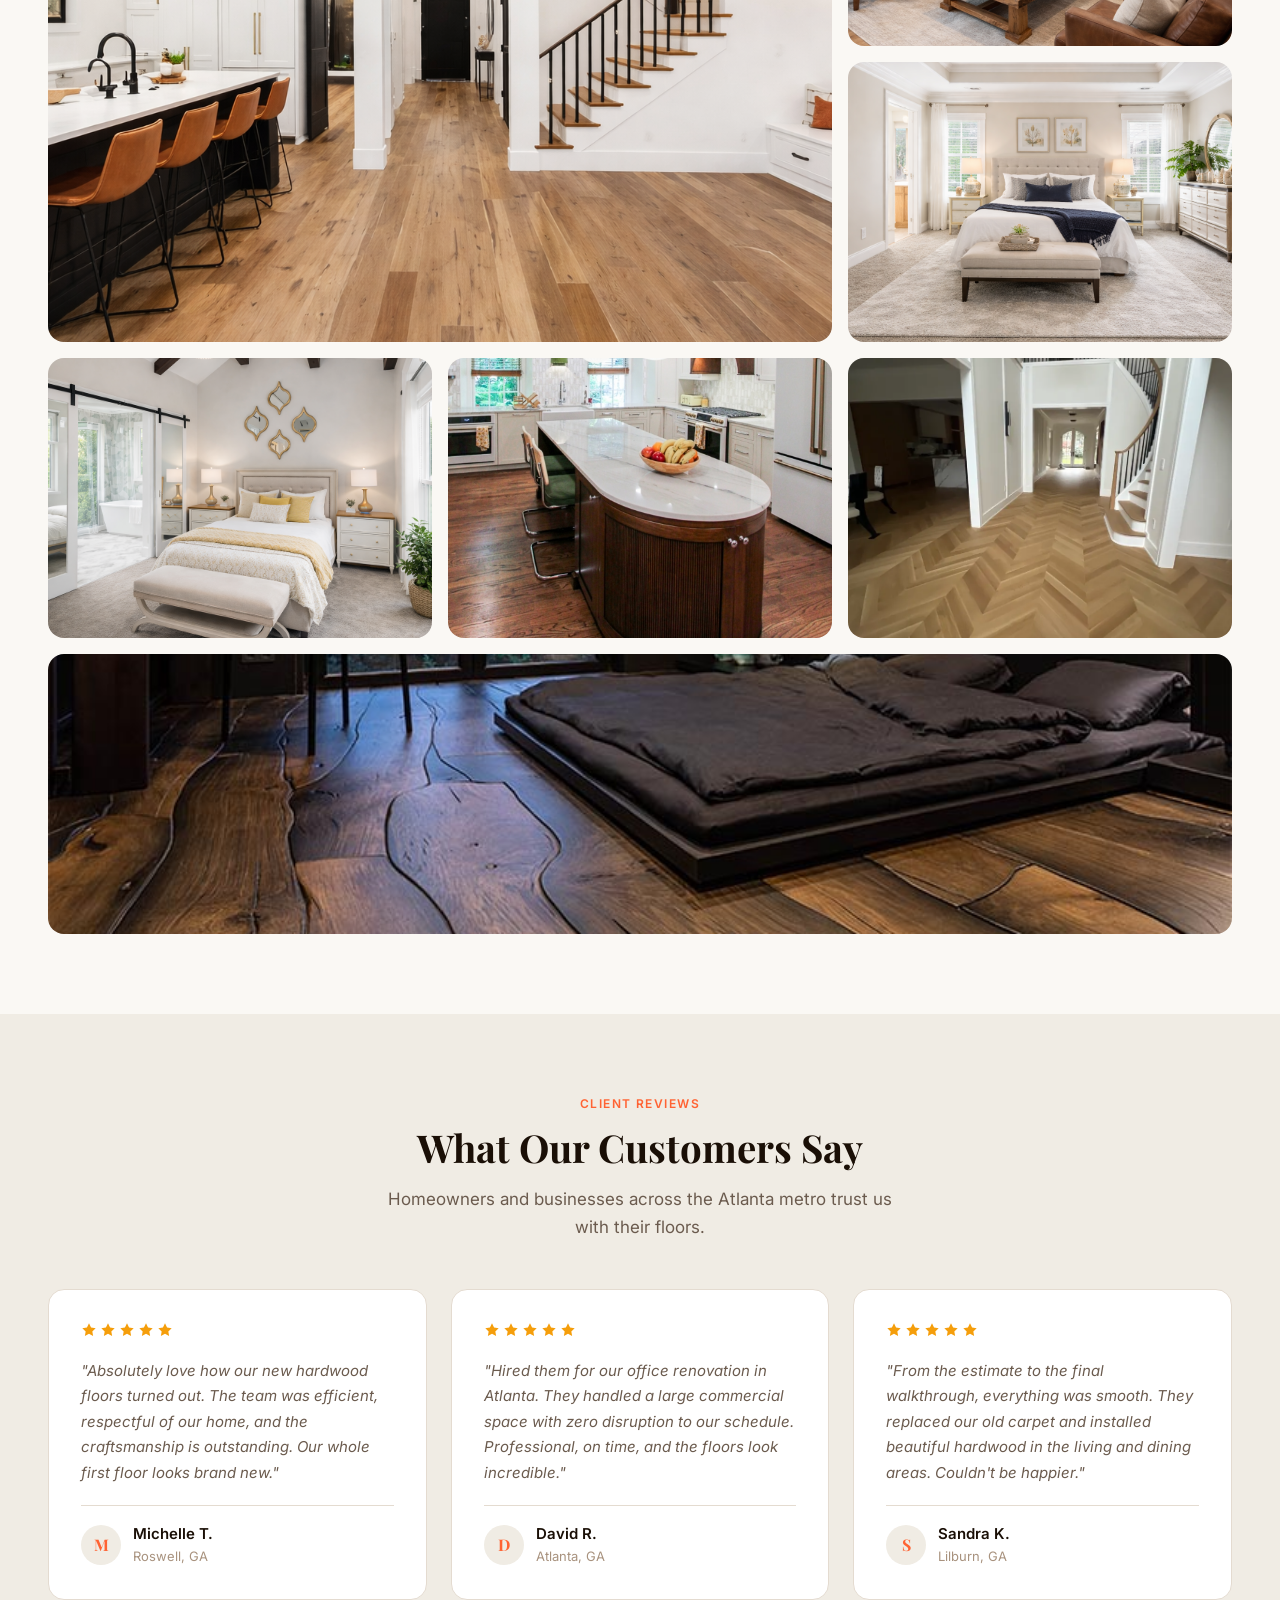
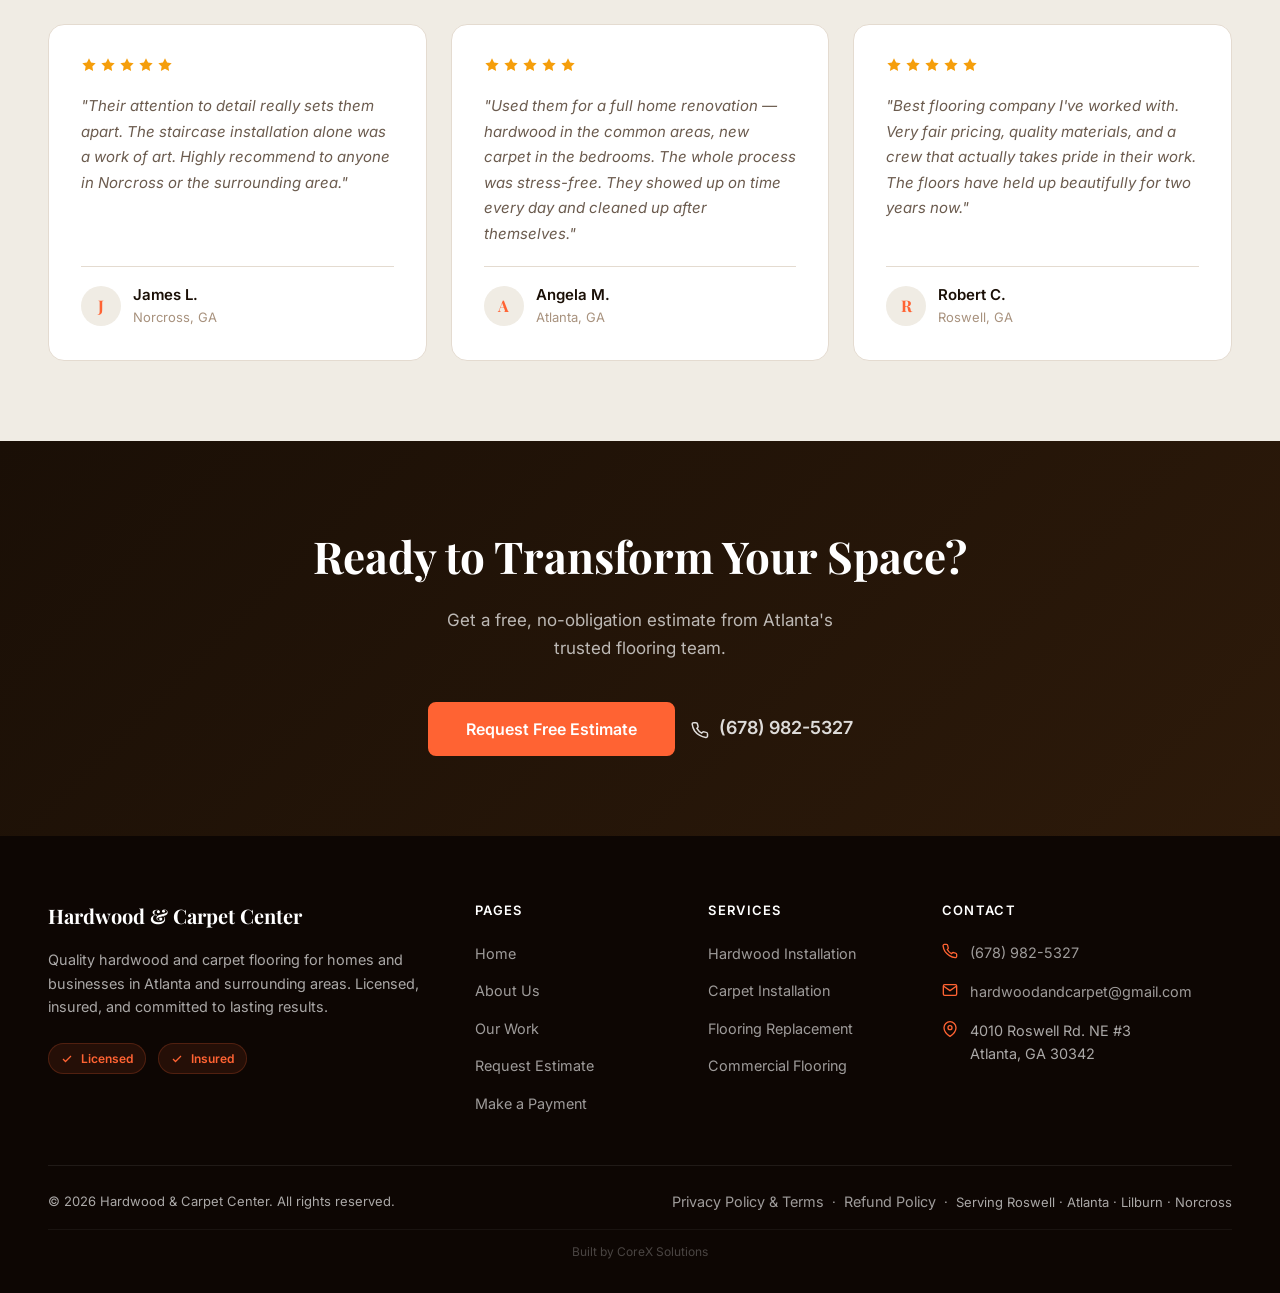
==== commit ac837203: "Add refund policy page, footer links, and Stripe compliance text - New refund-policy.html with depos" ====
--- a/index.html
+++ b/index.html
@@ -551,7 +551,7 @@
       </div>
       <div class="footer__bottom">
         <p>© <span id="year">2025</span> Hardwood &amp; Carpet Center. All rights reserved.</p>
-        <p><a href="privacy.html" class="footer__link">Privacy Policy &amp; Terms</a> &nbsp;·&nbsp; Serving Roswell · Atlanta · Lilburn · Norcross</p>
+        <p><a href="privacy.html" class="footer__link">Privacy Policy &amp; Terms</a> &nbsp;·&nbsp; <a href="/refund-policy.html" class="footer__link">Refund Policy</a> &nbsp;·&nbsp; Serving Roswell · Atlanta · Lilburn · Norcross</p>
         <p class="footer__credit"><a href="https://www.corexsolutions.net/" target="_blank" rel="noopener noreferrer" aria-label="Built by CoreX Solutions">Built by CoreX Solutions</a></p>
       </div>
     </div>
